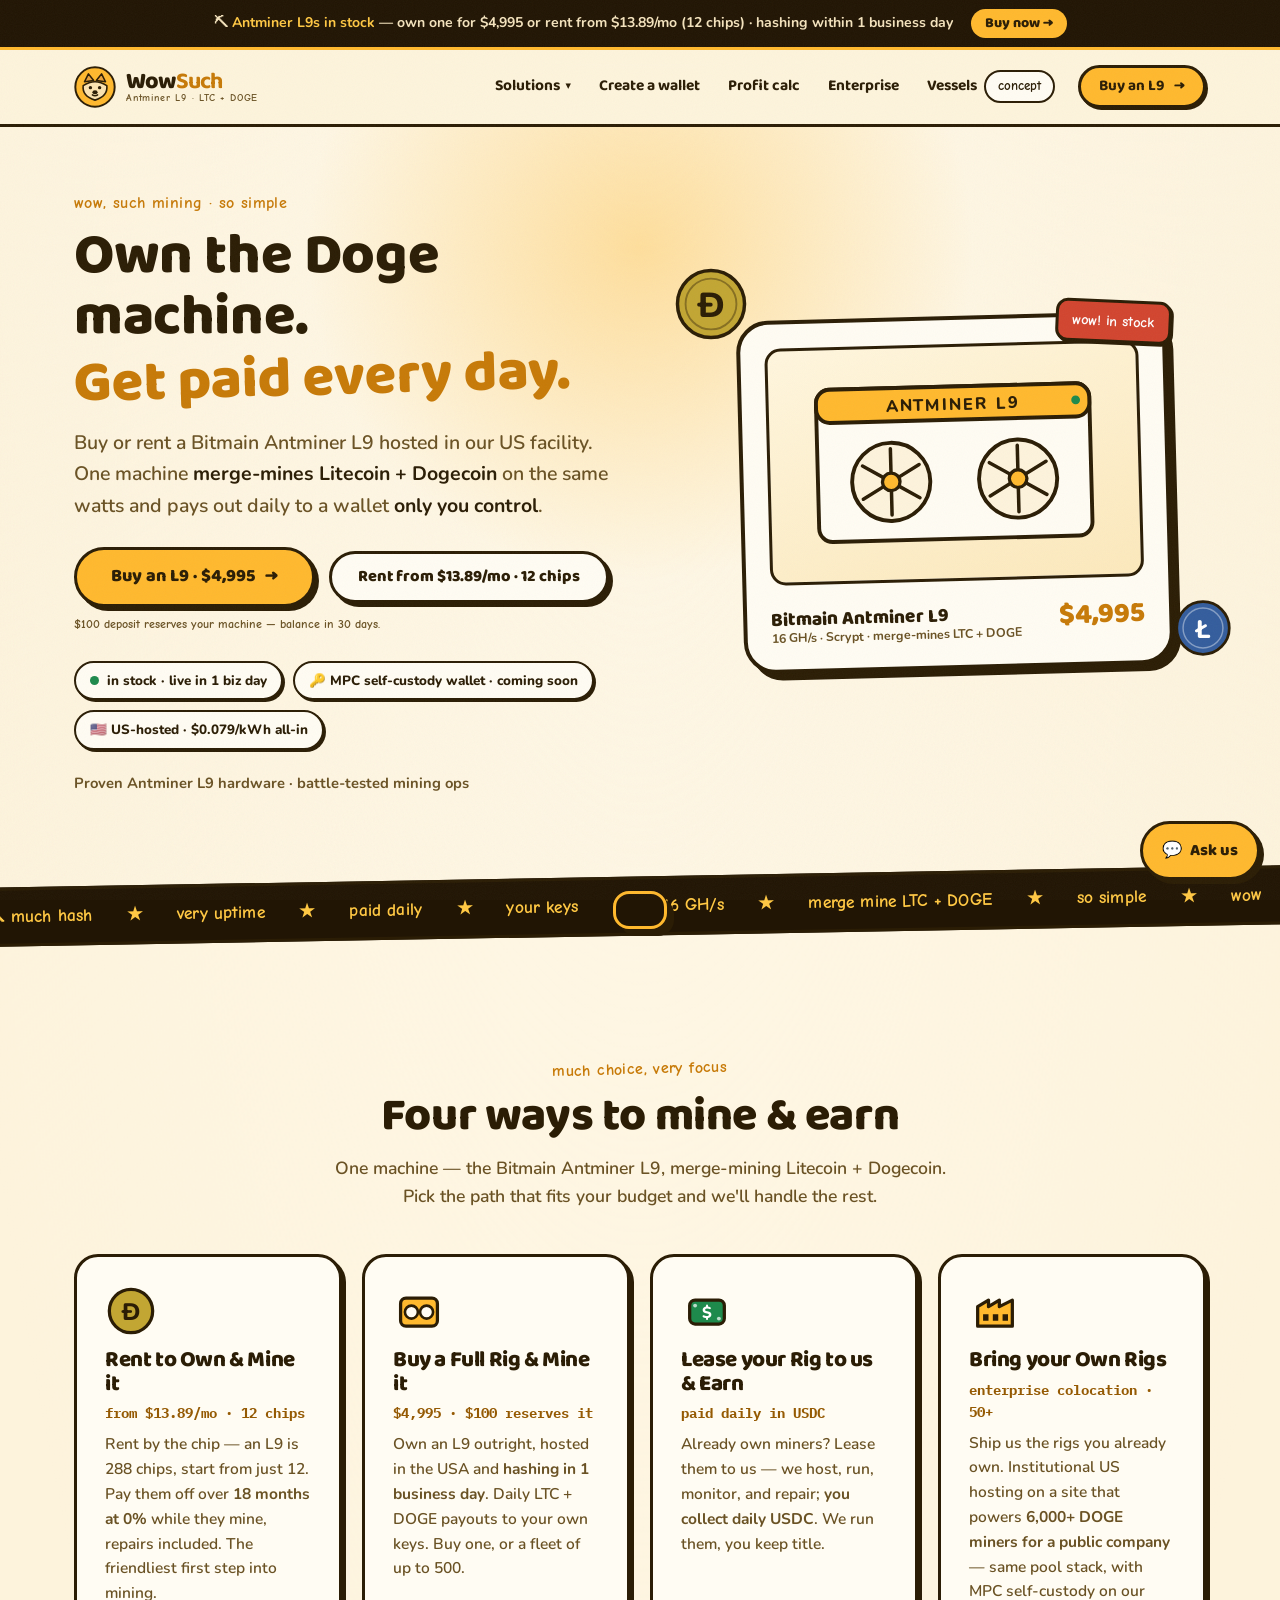
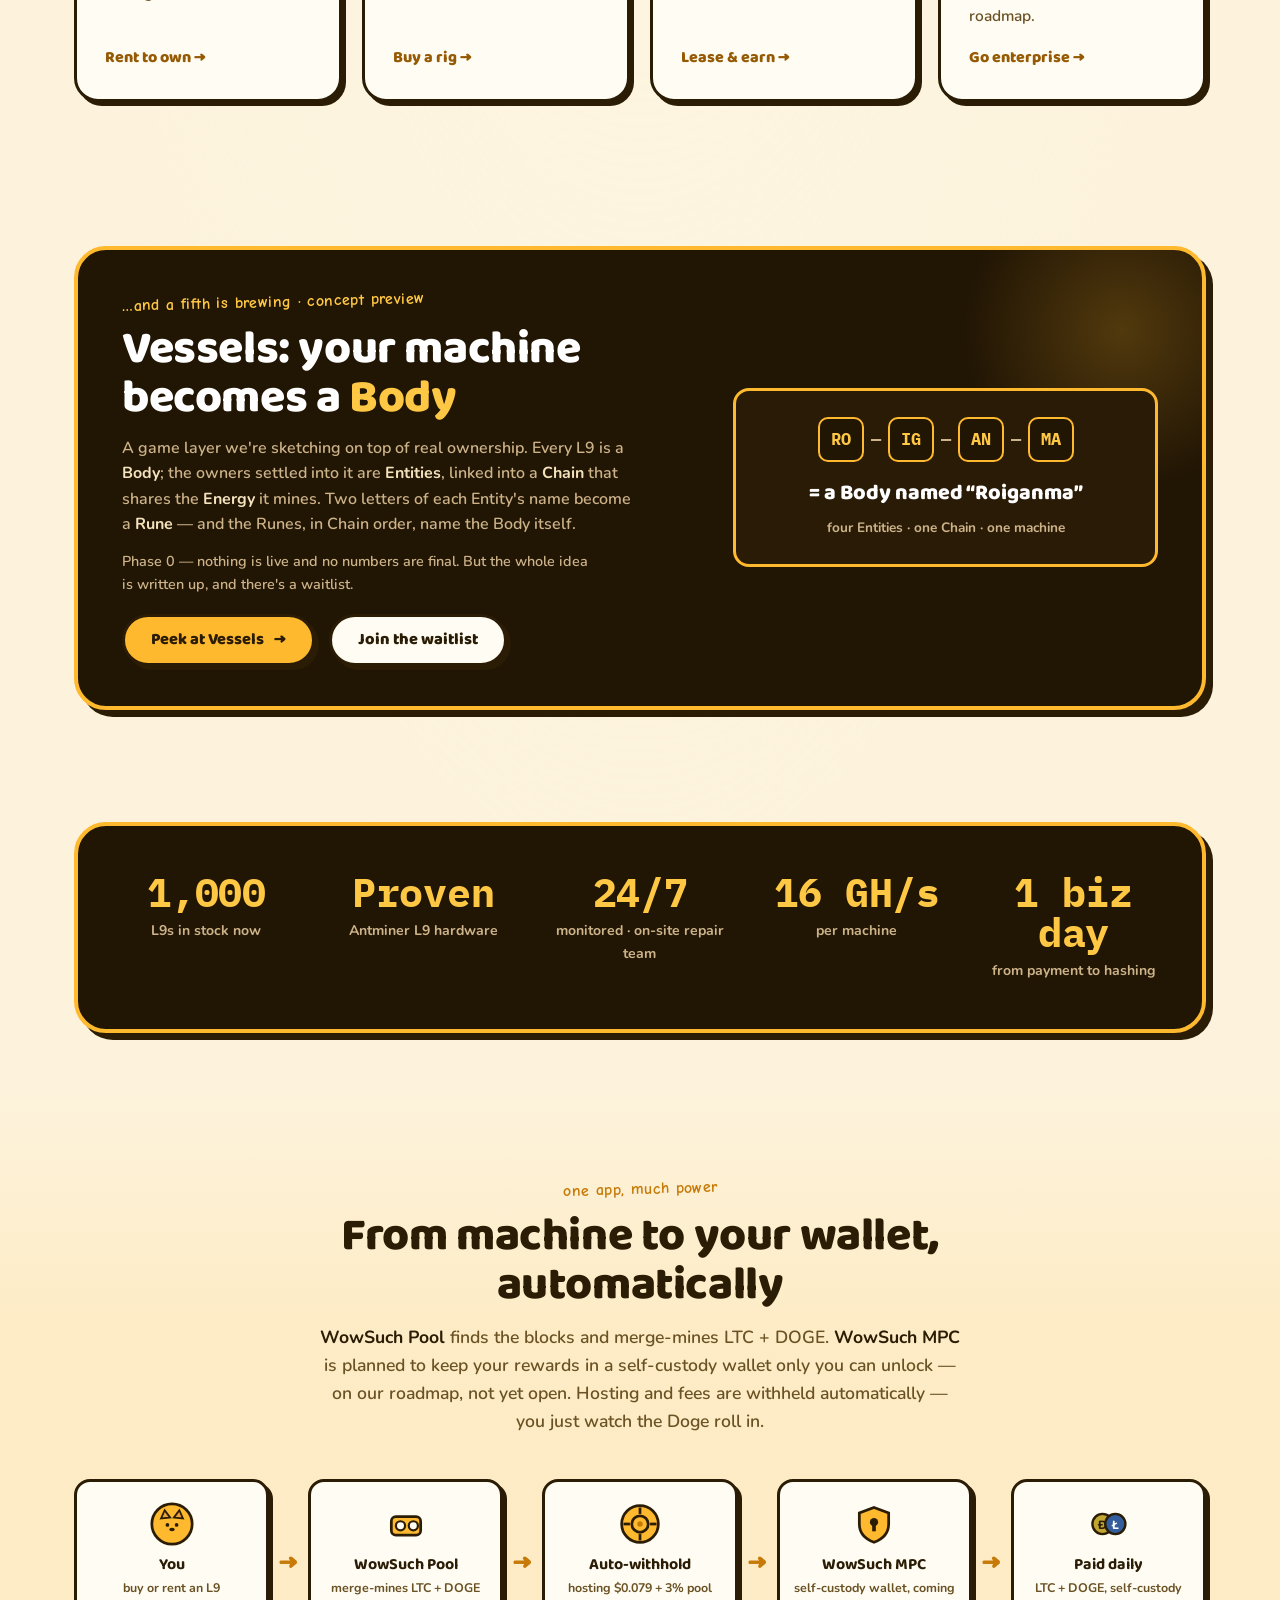
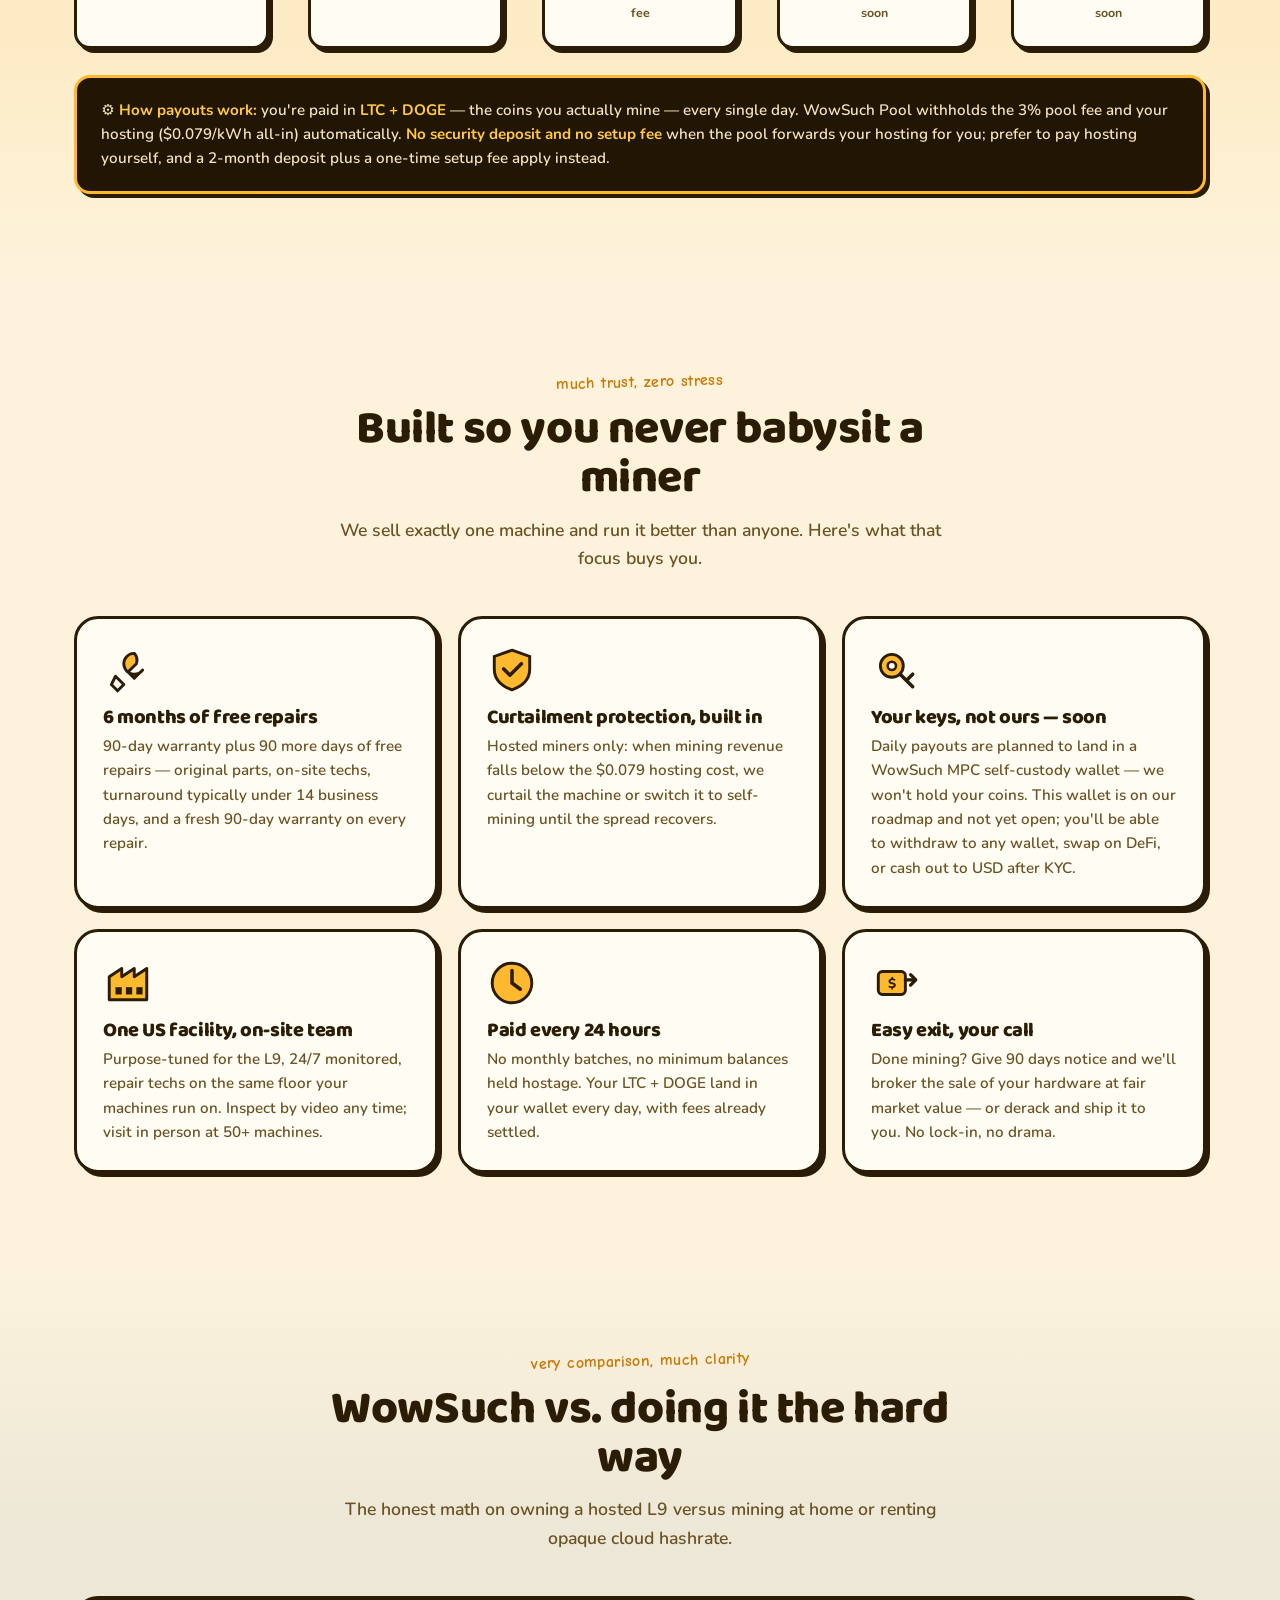
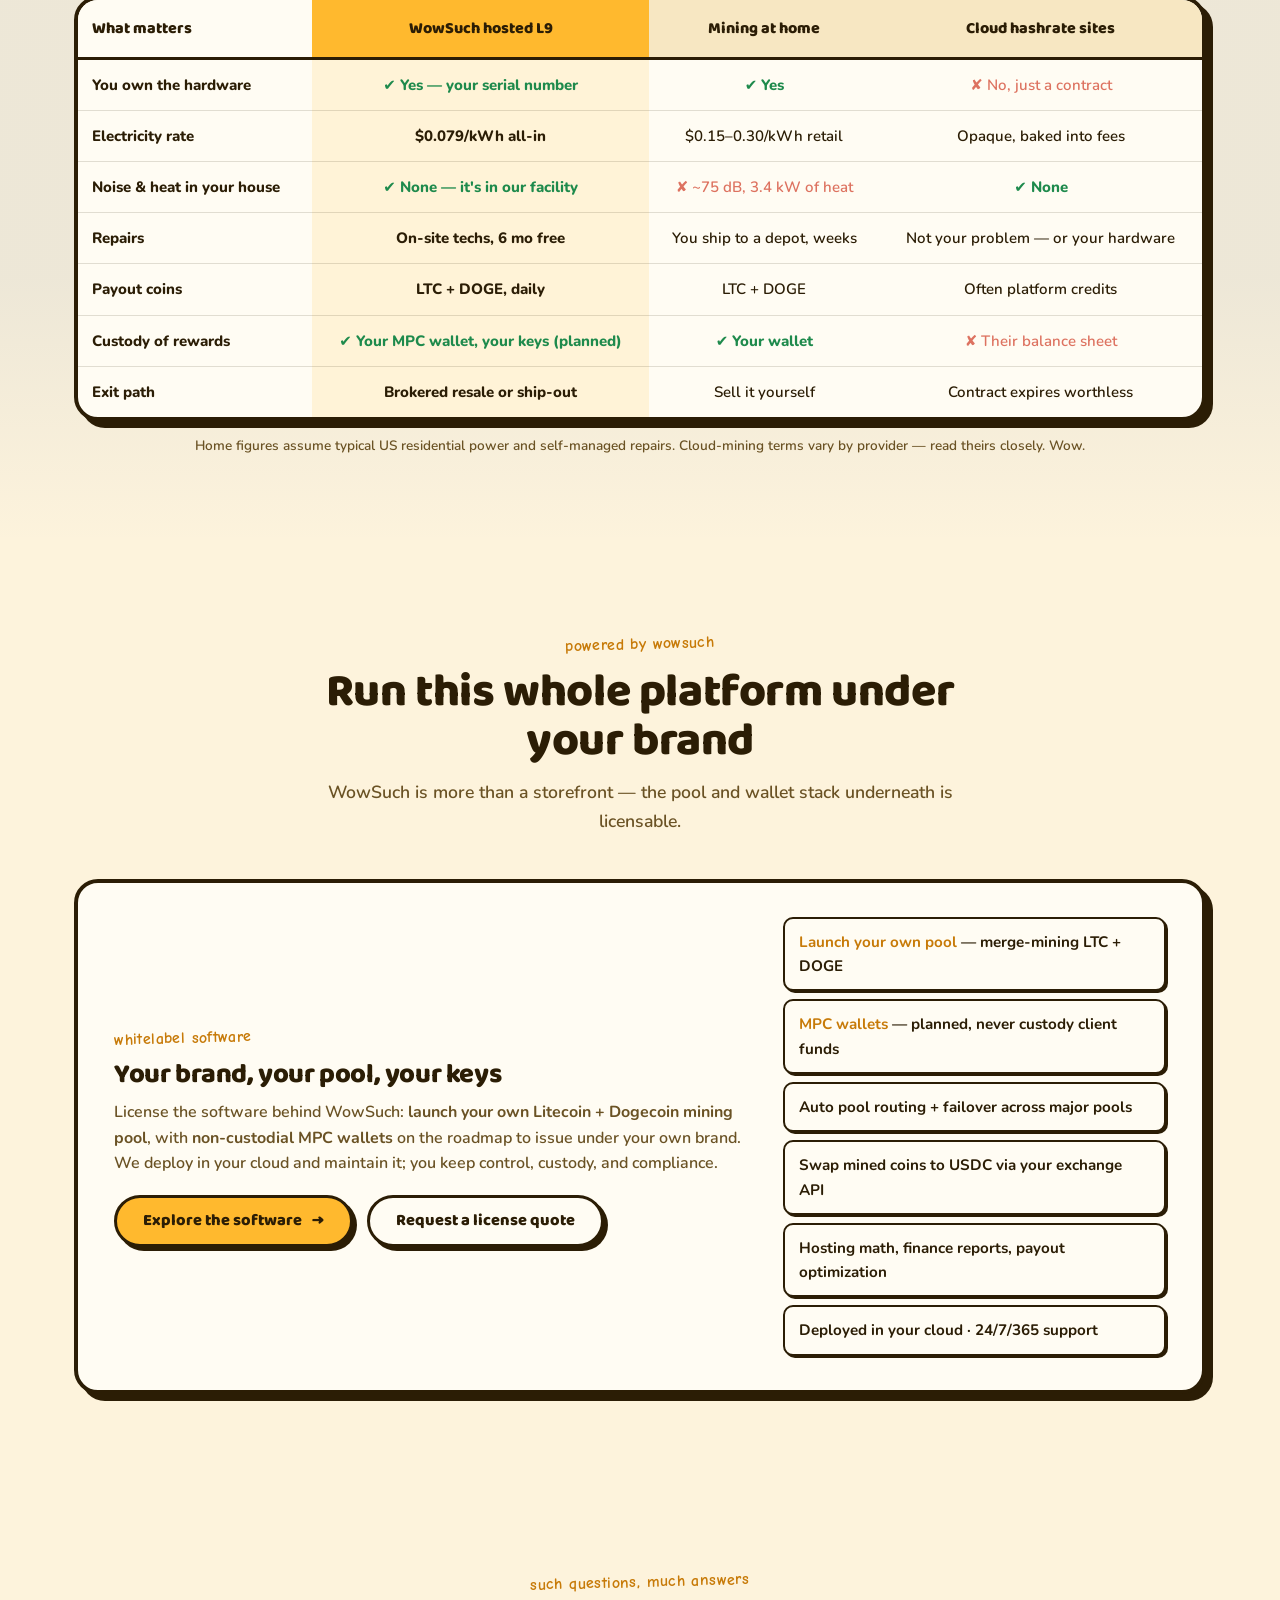
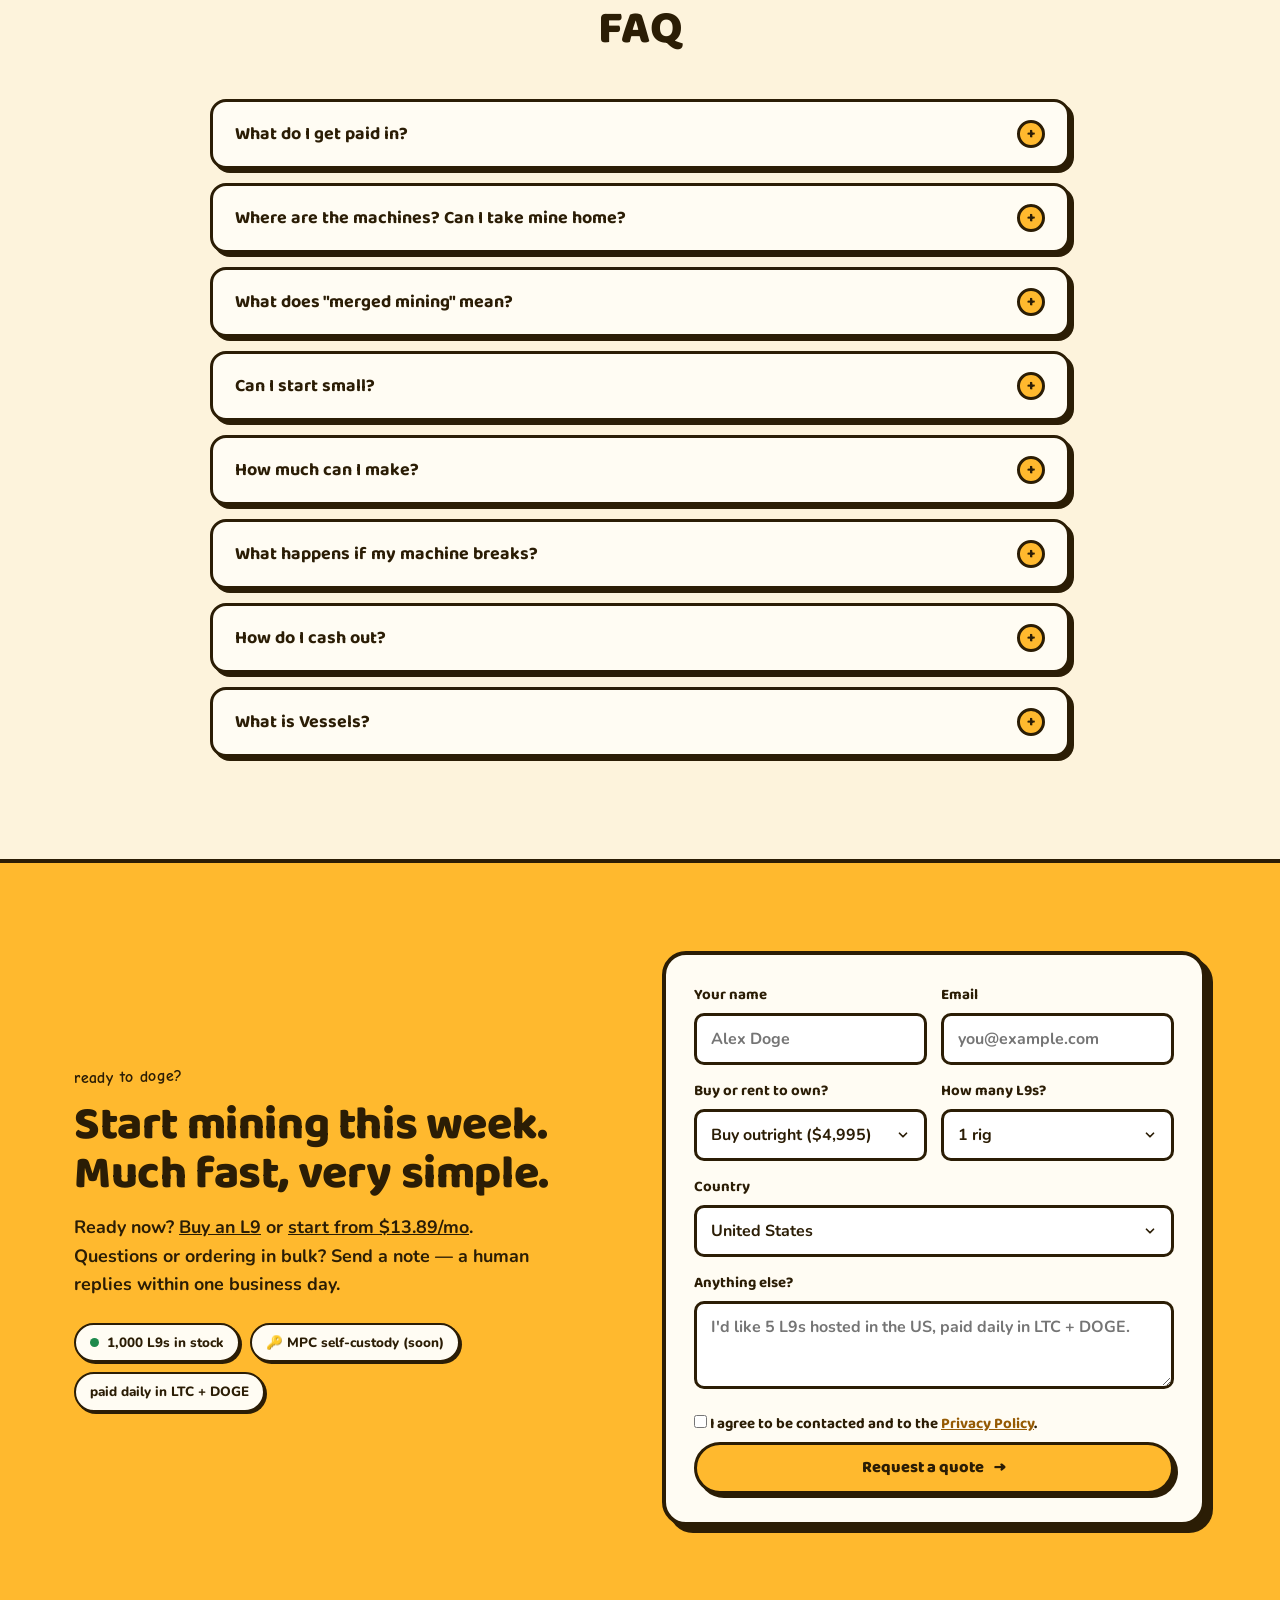
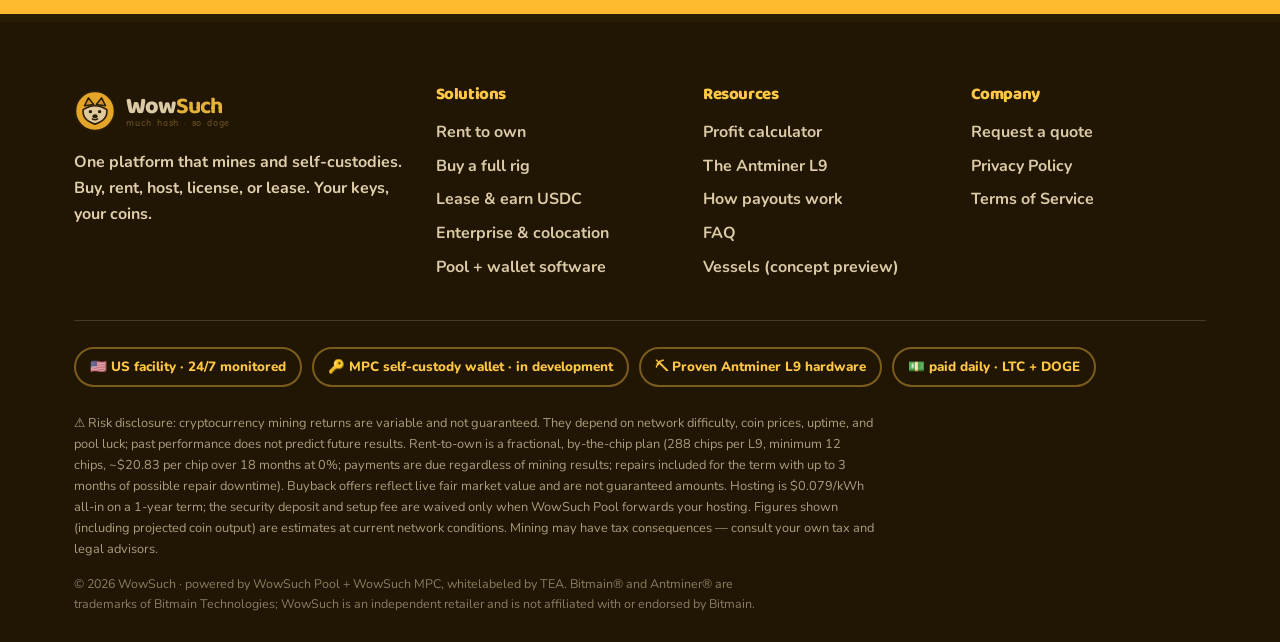
==== index.html @ a9d93b04 "124: move three unbuilt cash-out claims to "planned" on index and buy index.html FAQ, buy.html redee" ====
<!doctype html>
<html lang="en">
<head>
<meta charset="utf-8">
<meta name="viewport" content="width=device-width, initial-scale=1">
<title>WowSuch · Dogecoin Mining Made Simple — Buy, Rent or Host an Antminer L9</title>
<meta name="description" content="Buy or rent a US-hosted Antminer L9 that merge-mines Litecoin + Dogecoin and pays you daily. A self-custody MPC wallet for payouts is on our roadmap. From $13.89/mo or $4,995 outright. Live in 1 business day.">
<link rel="canonical" href="https://wowsuch.example/index.html">
<meta name="theme-color" content="#FFB92E">
<meta property="og:type" content="website">
<meta property="og:site_name" content="WowSuch">
<meta property="og:title" content="WowSuch · Dogecoin mining made simple">
<meta property="og:description" content="Own the Doge machine, get paid daily. US-hosted Antminer L9s, merge-mining LTC + DOGE, paid to a wallet only you control.">
<meta property="og:url" content="https://wowsuch.example/index.html">
<meta name="twitter:card" content="summary">
<meta name="twitter:title" content="WowSuch · Dogecoin mining made simple">
<meta name="twitter:description" content="US-hosted Antminer L9s, merge-mining LTC + DOGE, paid daily to your own keys.">
<link rel="icon" type="image/svg+xml" href="assets/img/favicon.svg">
<link rel="preconnect" href="https://fonts.googleapis.com">
<link rel="preconnect" href="https://fonts.gstatic.com" crossorigin>
<link href="https://fonts.googleapis.com/css2?family=Baloo+2:wght@500;600;700;800&family=Comic+Neue:wght@700&family=IBM+Plex+Mono:wght@500;600;700&family=Nunito:wght@400;600;700;800&display=swap" rel="stylesheet">
<link rel="stylesheet" href="assets/css/base.css">
<link rel="stylesheet" href="assets/css/components.css">
<script type="application/ld+json">
{"@context":"https://schema.org","@type":"Organization","name":"WowSuch","url":"https://wowsuch.example/","description":"US-hosted Dogecoin and Litecoin mining: buy or rent-to-own Antminer L9s, enterprise colocation, whitelabel pool software, and equipment leasing.","slogan":"Wow, such mining. So simple."}
</script>
<script type="application/ld+json">
{"@context":"https://schema.org","@type":"FAQPage","mainEntity":[
{"@type":"Question","name":"What do I get paid in?","acceptedAnswer":{"@type":"Answer","text":"You are paid daily in LTC and DOGE — the coins you actually mine. A self-custody WowSuch MPC wallet for these payouts is on our roadmap. The 3% pool fee and hosting are withheld automatically before payout."}},
{"@type":"Question","name":"Where are the machines?","acceptedAnswer":{"@type":"Answer","text":"Every L9 is hosted in our United States facility, 24/7 monitored, with the repair team on the same floor. Your machine is hashing within one business day of payment."}},
{"@type":"Question","name":"What does merged mining mean?","acceptedAnswer":{"@type":"Answer","text":"Litecoin and Dogecoin share the Scrypt algorithm, so one Antminer L9 mines both networks at the same time on the same electricity, earning rewards from both chains at once."}},
{"@type":"Question","name":"Can I start small?","acceptedAnswer":{"@type":"Answer","text":"Yes. Rent to own by the chip: a single L9 is 288 chips, and you can start from 12 chips at about $13.89 per month, paying them off over 18 months at 0% while they mine."}}
]}
</script>
<style>
  /* ---- page-specific: home ---- */
  .hero-meme{position:absolute;font-family:var(--meme);font-weight:700;color:var(--amber);
    pointer-events:none;user-select:none;white-space:nowrap;z-index:2;font-size:1.05rem;
    text-shadow:1px 1px 0 rgba(255,255,255,.7);}
  .l9-art{background:linear-gradient(160deg,#FFF6DE,#FCE9BC);border:3px solid var(--ink);
    border-radius:var(--r-md);padding:18px;}
  .coin-d{--r:-6deg;top:-26px;left:-30px;}
  .coin-l{--r:5deg;bottom:36px;right:-26px;animation-delay:1.2s;}
  @media(max-width:640px){.coin-d{left:4px;top:-30px;width:56px;height:56px;}.coin-l{right:4px;bottom:-14px;}}
  .compare-note{font-weight:600;font-size:.85rem;color:var(--ink-soft);margin-top:14px;text-align:center;}
  .ent-list{list-style:none;padding:0;margin:0;display:flex;flex-direction:column;gap:8px;}
  .ent-list li{font-weight:700;background:var(--paper);border:2.5px solid var(--ink);
    border-radius:var(--r-sm);padding:11px 14px;box-shadow:var(--sh-1);font-size:.95rem;}
  .ent-list li b{color:var(--amber);}
  .wl-band{display:grid;grid-template-columns:1.25fr .75fr;gap:30px;align-items:center;
    background:var(--paper);border:4px solid var(--ink);border-radius:var(--r-lg);
    padding:34px 36px;box-shadow:var(--sh-3);}
  @media(max-width:900px){.wl-band{grid-template-columns:1fr;}}
  .contact-grid{display:grid;grid-template-columns:1fr 1fr;gap:44px;align-items:center;}
  @media(max-width:900px){.contact-grid{grid-template-columns:1fr;}}
  .cta-final{background:var(--gold);border-top:4px solid var(--ink);border-bottom:4px solid var(--ink);}
  .cta-final .eyebrow{color:var(--ink);}
  .vessels-band{background:var(--night);color:var(--cream-on-dark);border:4px solid var(--gold);
    border-radius:var(--r-xl);box-shadow:var(--sh-3);padding:40px 44px;position:relative;overflow:hidden;
    display:grid;grid-template-columns:1.15fr .85fr;gap:36px;align-items:center;}
  .vessels-band::before{content:"";position:absolute;right:-80px;top:-80px;width:320px;height:320px;
    background:radial-gradient(circle,rgba(255,185,46,.22),transparent 70%);}
  .vessels-band .eyebrow{color:var(--gold-on-dark);}
  .vessels-band h2{color:#fff;}
  .vessels-band h2 .pop{color:var(--gold-on-dark);}
  .vessels-band p{color:var(--soft-on-dark);font-weight:600;margin-top:12px;max-width:52ch;}
  .vessels-band p b{color:var(--cream-on-dark);}
  .vb-chain{position:relative;background:#2A1B06;border:3px solid var(--gold);border-radius:var(--r-md);
    padding:26px 22px;text-align:center;}
  .vb-runes{display:flex;justify-content:center;align-items:center;gap:7px;flex-wrap:wrap;}
  .vb-runes span{font-family:var(--mono);font-weight:700;font-size:1.05rem;color:var(--gold-on-dark);
    background:var(--night);border:2px solid var(--gold);border-radius:var(--r-sm);padding:7px 11px;}
  .vb-runes .lnk{background:none;border:0;padding:0;color:var(--soft-on-dark);}
  .vb-name{font-family:var(--display);font-weight:800;font-size:1.35rem;color:#fff;margin-top:14px;}
  .vb-cap{font-weight:700;font-size:.85rem;color:var(--soft-on-dark);margin-top:6px;}
  @media(max-width:900px){.vessels-band{grid-template-columns:1fr;padding:32px 26px;}}
</style>
</head>
<body class="has-mobile-cta">
<a class="skip-link" href="#top">Skip to content</a>

<div class="topbar"><span>⛏ <b>Antminer L9s in stock</b> — own one for $4,995 or rent from $13.89/mo (12 chips) · hashing within 1 business day</span><a class="tb-btn" href="buy.html">Buy now →</a></div>

<header class="nav"><div class="wrap nav-inner">
  <a class="brand" href="index.html" aria-label="WowSuch home">
    <svg class="mark" viewBox="0 0 64 64" aria-hidden="true">
      <circle cx="32" cy="32" r="30" fill="#FFB92E" stroke="#2B1D05" stroke-width="3"/>
      <path d="M16 24 L22 12 L30 22 Z" fill="#E9A23B" stroke="#2B1D05" stroke-width="2.4" stroke-linejoin="round"/>
      <path d="M48 24 L42 12 L34 22 Z" fill="#E9A23B" stroke="#2B1D05" stroke-width="2.4" stroke-linejoin="round"/>
      <path d="M14 30 Q32 18 50 30 Q52 46 32 52 Q12 46 14 30 Z" fill="#FBE3B0" stroke="#2B1D05" stroke-width="2.4"/>
      <circle cx="25" cy="33" r="2.6" fill="#2B1D05"/><circle cx="39" cy="33" r="2.6" fill="#2B1D05"/>
      <ellipse cx="32" cy="40" rx="4" ry="3" fill="#2B1D05"/>
      <path d="M28 44 Q32 47 36 44" fill="none" stroke="#2B1D05" stroke-width="2.2" stroke-linecap="round"/>
    </svg>
    <span class="name">Wow<b>Such</b><small>Antminer L9 · LTC + DOGE</small></span>
  </a>
  <nav class="links" id="navlinks" aria-label="Main">
    <span class="has-drop"><a class="drop-toggle">Solutions <span class="caret">▾</span></a>
      <span class="drop-menu">
        <a href="rent-to-own.html">Rent to Own &amp; Mine it<small>by the chip · from $13.89/mo · 12 chips</small></a>
        <a href="buy.html">Buy a Full Rig &amp; Mine it<small>own an L9 outright · $4,995</small></a>
        <a href="lease.html">Lease your Rig to us &amp; Earn<small>we run it, you get paid USDC</small></a>
        <a href="enterprise.html">Bring your Own Rigs<small>enterprise colocation · 50+</small></a>
        <a href="whitelabel.html">Pool + Wallet Software<small>launch your own pool + MPC</small></a>
      </span>
    </span>
    <a href="wallet.html">Create a wallet</a>
    <a href="buy.html#calc">Profit calc</a>
    <a href="enterprise.html">Enterprise</a>
    <a href="vessels.html">Vessels <span class="chip" style="margin-left:4px">concept</span></a>
    <a class="btn sm nav-cta" href="buy.html">Buy an L9 <span class="arrow">→</span></a>
  </nav>
  <button class="burger" id="burger" aria-label="Menu"><span></span></button>
</div></header>

<main id="top">

<!-- ============ HERO ============ -->
<section class="hero" id="hero"><div class="wrap hero-grid">
  <div class="hero-copy">
    <span class="eyebrow reveal">wow, such mining · so simple</span>
    <h1 class="reveal" style="transition-delay:.05s">Own the Doge machine.<br><span class="pop">Get paid every day.</span></h1>
    <p class="sub reveal" style="transition-delay:.12s">Buy or rent a Bitmain Antminer L9 hosted in our US facility. One machine <b>merge-mines Litecoin + Dogecoin</b> on the same watts and pays out daily to a wallet <b>only you control</b>.</p>
    <div class="hero-ctas reveal" style="transition-delay:.18s">
      <a class="btn lg" href="buy.html">Buy an L9 · $4,995 <span class="arrow">→</span></a>
      <a class="btn alt" href="rent-to-own.html">Rent from $13.89/mo · 12 chips</a>
    </div>
    <p class="btn-sub reveal" style="transition-delay:.2s;color:var(--ink-soft);font-weight:700">$100 deposit reserves your machine — balance in 30 days.</p>
    <div class="hero-badges reveal" style="transition-delay:.24s">
      <span class="pill"><span class="dot"></span> in stock · live in 1 biz day</span>
      <span class="pill">🔑 MPC self-custody wallet · coming soon</span>
      <span class="pill">🇺🇸 US-hosted · $0.079/kWh all-in</span>
    </div>
    <div class="hero-proof reveal" style="transition-delay:.3s">
      <span>Proven Antminer L9 hardware · battle-tested mining ops</span>
    </div>
  </div>
  <div class="hero-stage reveal" style="transition-delay:.1s">
    <div class="rig-card">
      <span class="tag">wow! in stock</span>
      <div class="l9-art">
        <svg viewBox="0 0 340 200" role="img" aria-label="Bitmain Antminer L9 mining machine">
          <rect x="30" y="22" width="280" height="156" rx="14" fill="#FFFCF3" stroke="#2B1D05" stroke-width="4"/>
          <rect x="30" y="22" width="280" height="34" rx="14" fill="#FFB92E" stroke="#2B1D05" stroke-width="4"/>
          <text x="170" y="46" text-anchor="middle" font-family="Baloo 2,sans-serif" font-weight="800" font-size="17" fill="#2B1D05" letter-spacing="2">ANTMINER L9</text>
          <circle cx="105" cy="118" r="40" fill="#FDF3DC" stroke="#2B1D05" stroke-width="4"/>
          <g class="fan" stroke="#2B1D05" stroke-width="3.6" stroke-linecap="round">
            <path d="M105 84 L105 118"/><path d="M105 118 L134 135"/><path d="M105 118 L76 135"/>
            <path d="M105 118 L134 101"/><path d="M105 118 L76 101"/><path d="M105 118 L105 152"/>
          </g>
          <circle cx="105" cy="118" r="9" fill="#FFB92E" stroke="#2B1D05" stroke-width="3.4"/>
          <circle cx="235" cy="118" r="40" fill="#FDF3DC" stroke="#2B1D05" stroke-width="4"/>
          <g class="fan fan-b" stroke="#2B1D05" stroke-width="3.6" stroke-linecap="round">
            <path d="M235 84 L235 118"/><path d="M235 118 L264 135"/><path d="M235 118 L206 135"/>
            <path d="M235 118 L264 101"/><path d="M235 118 L206 101"/><path d="M235 118 L235 152"/>
          </g>
          <circle cx="235" cy="118" r="9" fill="#FFB92E" stroke="#2B1D05" stroke-width="3.4"/>
          <circle cx="296" cy="39" r="4.5" fill="#1E8A4C"/>
        </svg>
      </div>
      <div class="cap">
        <div class="nm">Bitmain Antminer L9<small>16 GH/s · Scrypt · merge-mines LTC + DOGE</small></div>
        <div class="pr">$4,995</div>
      </div>
    </div>
    <svg class="coin-orbit coin-d float" width="74" height="74" viewBox="0 0 64 64" aria-hidden="true">
      <circle cx="32" cy="32" r="29" fill="#C2A633" stroke="#2B1D05" stroke-width="3"/>
      <circle cx="32" cy="32" r="22" fill="none" stroke="#2B1D05" stroke-width="1.6" opacity=".4"/>
      <text x="32" y="43" text-anchor="middle" font-family="Baloo 2,sans-serif" font-weight="800" font-size="30" fill="#2B1D05">Ð</text>
    </svg>
    <svg class="coin-orbit coin-l float slow" width="58" height="58" viewBox="0 0 64 64" aria-hidden="true">
      <circle cx="32" cy="32" r="29" fill="#345D9D" stroke="#2B1D05" stroke-width="3"/>
      <circle cx="32" cy="32" r="22" fill="none" stroke="#fff" stroke-width="1.6" opacity=".4"/>
      <text x="32" y="43" text-anchor="middle" font-family="Baloo 2,sans-serif" font-weight="800" font-size="28" fill="#fff">Ł</text>
    </svg>
  </div>
</div></section>

<div class="marquee" aria-hidden="true"><div class="track"><span>
  <span>⛏ much hash</span><span>★</span><span>very uptime</span><span>★</span><span>paid daily</span><span>★</span><span>your keys</span><span>★</span><span>16 GH/s</span><span>★</span><span>merge mine LTC + DOGE</span><span>★</span><span>so simple</span><span>★</span><span>wow</span><span>★</span>
  <span>⛏ much hash</span><span>★</span><span>very uptime</span><span>★</span><span>paid daily</span><span>★</span><span>your keys</span><span>★</span><span>16 GH/s</span><span>★</span><span>merge mine LTC + DOGE</span><span>★</span><span>so simple</span><span>★</span><span>wow</span><span>★</span>
</span></div></div>

<!-- ============ SOLUTIONS ============ -->
<section id="solutions"><div class="wrap">
  <div class="sec-head center reveal"><span class="eyebrow">much choice, very focus</span>
    <h2>Four ways to mine &amp; earn</h2>
    <p>One machine — the Bitmain Antminer L9, merge-mining Litecoin + Dogecoin. Pick the path that fits your budget and we'll handle the rest.</p>
  </div>
  <div class="sol-grid">
    <a class="sol-card reveal" href="rent-to-own.html">
      <svg class="s-ico" viewBox="0 0 48 48" aria-hidden="true"><circle cx="24" cy="24" r="20" fill="#C2A633" stroke="#2B1D05" stroke-width="3"/><text x="24" y="32" text-anchor="middle" font-family="Baloo 2,sans-serif" font-weight="800" font-size="22" fill="#2B1D05">Ð</text></svg>
      <h3>Rent to Own &amp; Mine it</h3>
      <span class="s-from">from $13.89/mo · 12 chips</span>
      <p>Rent by the chip — an L9 is 288 chips, start from just 12. Pay them off over <b>18 months at 0%</b> while they mine, repairs included. The friendliest first step into mining.</p>
      <span class="s-go">Rent to own →</span>
    </a>
    <a class="sol-card reveal" href="buy.html" style="transition-delay:.06s">
      <svg class="s-ico" viewBox="0 0 48 48" aria-hidden="true"><rect x="7" y="12" width="34" height="26" rx="5" fill="#FFB92E" stroke="#2B1D05" stroke-width="3"/><circle cx="17" cy="25" r="6" fill="#FFFCF3" stroke="#2B1D05" stroke-width="2.4"/><circle cx="31" cy="25" r="6" fill="#FFFCF3" stroke="#2B1D05" stroke-width="2.4"/></svg>
      <h3>Buy a Full Rig &amp; Mine it</h3>
      <span class="s-from">$4,995 · $100 reserves it</span>
      <p>Own an L9 outright, hosted in the USA and <b>hashing in 1 business day</b>. Daily LTC + DOGE payouts to your own keys. Buy one, or a fleet of up to 500.</p>
      <span class="s-go">Buy a rig →</span>
    </a>
    <a class="sol-card reveal" href="lease.html" style="transition-delay:.12s">
      <svg class="s-ico" viewBox="0 0 48 48" aria-hidden="true"><rect x="8" y="14" width="32" height="22" rx="5" fill="#1E8A4C" stroke="#2B1D05" stroke-width="3"/><text x="24" y="30" text-anchor="middle" font-family="Baloo 2,sans-serif" font-weight="800" font-size="15" fill="#fff">$</text><circle cx="13" cy="19" r="1.8" fill="#fff" opacity=".7"/><circle cx="35" cy="31" r="1.8" fill="#fff" opacity=".7"/></svg>
      <h3>Lease your Rig to us &amp; Earn</h3>
      <span class="s-from">paid daily in USDC</span>
      <p>Already own miners? Lease them to us — we host, run, monitor, and repair; <b>you collect daily USDC</b>. We run them, you keep title.</p>
      <span class="s-go">Lease &amp; earn →</span>
    </a>
    <a class="sol-card reveal" href="enterprise.html" style="transition-delay:.18s">
      <svg class="s-ico" viewBox="0 0 48 48" aria-hidden="true"><path d="M8 38 V20 L18 14 V20 L28 14 V20 L40 14 V38 Z" fill="#FFB92E" stroke="#2B1D05" stroke-width="3" stroke-linejoin="round"/><rect x="13" y="27" width="5" height="6" fill="#2B1D05"/><rect x="22" y="27" width="5" height="6" fill="#2B1D05"/><rect x="31" y="27" width="5" height="6" fill="#2B1D05"/></svg>
      <h3>Bring your Own Rigs</h3>
      <span class="s-from">enterprise colocation · 50+</span>
      <p>Ship us the rigs you already own. Institutional US hosting on a site that powers <b>6,000+ DOGE miners for a public company</b> — same pool stack, with MPC self-custody on our roadmap.</p>
      <span class="s-go">Go enterprise →</span>
    </a>
  </div>
</div></section>

<!-- ============ VESSELS (concept) ============ -->
<section class="tight" id="vessels"><div class="wrap">
  <div class="vessels-band reveal">
    <div>
      <span class="eyebrow">…and a fifth is brewing · concept preview</span>
      <h2>Vessels: your machine becomes a <span class="pop">Body</span></h2>
      <p>A game layer we're sketching on top of real ownership. Every L9 is a <b>Body</b>; the owners settled into it are <b>Entities</b>, linked into a <b>Chain</b> that shares the <b>Energy</b> it mines. Two letters of each Entity's name become a <b>Rune</b> — and the Runes, in Chain order, name the Body itself.</p>
      <p style="font-size:.9rem">Phase 0 — nothing is live and no numbers are final. But the whole idea is written up, and there's a waitlist.</p>
      <div class="hero-ctas" style="margin-top:18px">
        <a class="btn" href="vessels.html">Peek at Vessels <span class="arrow">→</span></a>
        <a class="btn alt" href="vessels.html#waitlist">Join the waitlist</a>
      </div>
    </div>
    <div class="vb-chain" aria-hidden="true">
      <div class="vb-runes"><span>RO</span><span class="lnk">—</span><span>IG</span><span class="lnk">—</span><span>AN</span><span class="lnk">—</span><span>MA</span></div>
      <div class="vb-name">= a Body named “Roiganma”</div>
      <div class="vb-cap">four Entities · one Chain · one machine</div>
    </div>
  </div>
</div></section>

<!-- ============ NUMBERS ============ -->
<section class="tight" id="numbers"><div class="wrap">
  <div class="stats-band reveal">
    <div class="stats-grid">
      <div class="stat"><div class="num"><span class="count" data-target="1000">1,000</span></div><div class="lab">L9s in stock now</div></div>
      <div class="stat"><div class="num">Proven</div><div class="lab">Antminer L9 hardware</div></div>
      <div class="stat"><div class="num">24/7</div><div class="lab">monitored · on-site repair team</div></div>
      <div class="stat"><div class="num"><span class="count" data-target="16">16</span> GH/s</div><div class="lab">per machine</div></div>
      <div class="stat"><div class="num"><span class="count" data-target="1">1</span> biz day</div><div class="lab">from payment to hashing</div></div>
    </div>
  </div>
</div></section>

<!-- ============ HOW IT WORKS ============ -->
<section id="how" class="band-alt"><div class="wrap">
  <div class="sec-head center reveal"><span class="eyebrow">one app, much power</span>
    <h2>From machine to your wallet, automatically</h2>
    <p><b>WowSuch Pool</b> finds the blocks and merge-mines LTC + DOGE. <b>WowSuch MPC</b> is planned to keep your rewards in a self-custody wallet only you can unlock — on our roadmap, not yet open. Hosting and fees are withheld automatically — you just watch the Doge roll in.</p>
  </div>
  <div class="flow reveal">
    <div class="node">
      <svg class="ic" viewBox="0 0 48 48" aria-hidden="true"><circle cx="24" cy="24" r="22" fill="#FFB92E" stroke="#2B1D05" stroke-width="3"/><path d="M12 18 L16 9 L22 17 Z" fill="#E9A23B" stroke="#2B1D05" stroke-width="2"/><path d="M36 18 L32 9 L26 17 Z" fill="#E9A23B" stroke="#2B1D05" stroke-width="2"/><circle cx="19" cy="25" r="2" fill="#2B1D05"/><circle cx="29" cy="25" r="2" fill="#2B1D05"/><ellipse cx="24" cy="30" rx="3" ry="2" fill="#2B1D05"/></svg>
      <b>You</b><small>buy or rent an L9</small>
    </div>
    <div class="arw" aria-hidden="true">→</div>
    <div class="node">
      <svg class="ic" viewBox="0 0 48 48" aria-hidden="true"><rect x="8" y="16" width="32" height="20" rx="5" fill="#FFB92E" stroke="#2B1D05" stroke-width="3"/><circle cx="18" cy="26" r="5" fill="#FFFCF3" stroke="#2B1D05" stroke-width="2.4"/><circle cx="32" cy="26" r="5" fill="#FFFCF3" stroke="#2B1D05" stroke-width="2.4"/></svg>
      <b>WowSuch Pool</b><small>merge-mines LTC + DOGE</small>
    </div>
    <div class="arw" aria-hidden="true">→</div>
    <div class="node">
      <svg class="ic" viewBox="0 0 48 48" aria-hidden="true"><circle cx="24" cy="24" r="20" fill="#FFB92E" stroke="#2B1D05" stroke-width="3"/><circle cx="24" cy="24" r="9" fill="none" stroke="#2B1D05" stroke-width="3"/><g stroke="#2B1D05" stroke-width="3"><line x1="24" y1="6" x2="24" y2="13"/><line x1="24" y1="35" x2="24" y2="42"/><line x1="6" y1="24" x2="13" y2="24"/><line x1="35" y1="24" x2="42" y2="24"/></g><circle cx="24" cy="24" r="3" fill="#C77A08"/></svg>
      <b>Auto-withhold</b><small>hosting $0.079 + 3% pool fee</small>
    </div>
    <div class="arw" aria-hidden="true">→</div>
    <div class="node">
      <svg class="ic" viewBox="0 0 48 48" aria-hidden="true"><path d="M24 6 L40 12 V24 Q40 38 24 44 Q8 38 8 24 V12 Z" fill="#FFB92E" stroke="#2B1D05" stroke-width="3"/><circle cx="24" cy="22" r="4.5" fill="#2B1D05"/><rect x="22" y="24" width="4" height="8" fill="#2B1D05"/></svg>
      <b>WowSuch MPC</b><small>self-custody wallet, coming soon</small>
    </div>
    <div class="arw" aria-hidden="true">→</div>
    <div class="node">
      <svg class="ic" viewBox="0 0 48 48" aria-hidden="true"><circle cx="18" cy="24" r="11" fill="#C2A633" stroke="#2B1D05" stroke-width="2.6"/><text x="18" y="29" text-anchor="middle" font-family="Baloo 2,sans-serif" font-weight="800" font-size="13" fill="#2B1D05">Ð</text><circle cx="32" cy="24" r="11" fill="#345D9D" stroke="#2B1D05" stroke-width="2.6"/><text x="32" y="29" text-anchor="middle" font-family="Baloo 2,sans-serif" font-weight="800" font-size="13" fill="#fff">Ł</text></svg>
      <b>Paid daily</b><small>LTC + DOGE, self-custody soon</small>
    </div>
  </div>
  <p class="note-banner reveal">⚙ <b>How payouts work:</b> you're paid in <b>LTC + DOGE</b> — the coins you actually mine — every single day. WowSuch Pool withholds the 3% pool fee and your hosting ($0.079/kWh all-in) automatically. <b>No security deposit and no setup fee</b> when the pool forwards your hosting for you; prefer to pay hosting yourself, and a 2-month deposit plus a one-time setup fee apply instead.</p>
</div></section>

<!-- ============ TRUST ============ -->
<section id="why"><div class="wrap">
  <div class="sec-head center reveal"><span class="eyebrow">much trust, zero stress</span>
    <h2>Built so you never babysit a miner</h2>
    <p>We sell exactly one machine and run it better than anyone. Here's what that focus buys you.</p>
  </div>
  <div class="trust-grid">
    <div class="trust-card reveal">
      <svg class="ico" viewBox="0 0 48 48" aria-hidden="true"><path d="M30 8 a10 10 0 1 0 8 16 l-8 8 -6 -6 8 -8 a10 10 0 0 0 -2 -10z" fill="#FFB92E" stroke="#2B1D05" stroke-width="2.8" stroke-linejoin="round"/><path d="M12 30 L20 38 L14 44 L8 38 Z" fill="#FFFCF3" stroke="#2B1D05" stroke-width="2.8" stroke-linejoin="round"/></svg>
      <h3>6 months of free repairs</h3>
      <p>90-day warranty plus 90 more days of free repairs — original parts, on-site techs, turnaround typically under 14 business days, and a fresh 90-day warranty on every repair.</p>
    </div>
    <div class="trust-card reveal" style="transition-delay:.06s">
      <svg class="ico" viewBox="0 0 48 48" aria-hidden="true"><path d="M24 5 L41 11 V23 Q41 37 24 43 Q7 37 7 23 V11 Z" fill="#FFB92E" stroke="#2B1D05" stroke-width="2.8"/><path d="M16 23 L22 29 L33 18" fill="none" stroke="#2B1D05" stroke-width="3.4" stroke-linecap="round" stroke-linejoin="round"/></svg>
      <h3>Curtailment protection, built in</h3>
      <p>Hosted miners only: when mining revenue falls below the $0.079 hosting cost, we curtail the machine or switch it to self-mining until the spread recovers.</p>
    </div>
    <div class="trust-card reveal" style="transition-delay:.12s">
      <svg class="ico" viewBox="0 0 48 48" aria-hidden="true"><circle cx="20" cy="20" r="11" fill="#FFB92E" stroke="#2B1D05" stroke-width="2.8"/><circle cx="20" cy="20" r="4" fill="#FFFCF3" stroke="#2B1D05" stroke-width="2.4"/><path d="M28 28 L40 40 M34 34 L40 28" stroke="#2B1D05" stroke-width="3.4" stroke-linecap="round"/></svg>
      <h3>Your keys, not ours — soon</h3>
      <p>Daily payouts are planned to land in a WowSuch MPC self-custody wallet — we won't hold your coins. This wallet is on our roadmap and not yet open; you'll be able to withdraw to any wallet, swap on DeFi, or cash out to USD after KYC.</p>
    </div>
    <div class="trust-card reveal" style="transition-delay:.18s">
      <svg class="ico" viewBox="0 0 48 48" aria-hidden="true"><path d="M6 40 V18 L18 10 V18 L30 10 V18 L42 10 V40 Z" fill="#FFB92E" stroke="#2B1D05" stroke-width="2.8" stroke-linejoin="round"/><rect x="12" y="28" width="6" height="7" fill="#2B1D05"/><rect x="22" y="28" width="6" height="7" fill="#2B1D05"/><rect x="32" y="28" width="6" height="7" fill="#2B1D05"/></svg>
      <h3>One US facility, on-site team</h3>
      <p>Purpose-tuned for the L9, 24/7 monitored, repair techs on the same floor your machines run on. Inspect by video any time; visit in person at 50+ machines.</p>
    </div>
    <div class="trust-card reveal" style="transition-delay:.24s">
      <svg class="ico" viewBox="0 0 48 48" aria-hidden="true"><circle cx="24" cy="24" r="19" fill="#FFB92E" stroke="#2B1D05" stroke-width="2.8"/><path d="M24 12 V24 L32 30" fill="none" stroke="#2B1D05" stroke-width="3.4" stroke-linecap="round"/></svg>
      <h3>Paid every 24 hours</h3>
      <p>No monthly batches, no minimum balances held hostage. Your LTC + DOGE land in your wallet every day, with fees already settled.</p>
    </div>
    <div class="trust-card reveal" style="transition-delay:.3s">
      <svg class="ico" viewBox="0 0 48 48" aria-hidden="true"><rect x="7" y="13" width="26" height="22" rx="4" fill="#FFB92E" stroke="#2B1D05" stroke-width="2.8"/><path d="M33 21 H42 M38 16 L43 21 L38 26" stroke="#2B1D05" stroke-width="3.2" stroke-linecap="round" stroke-linejoin="round" fill="none"/><text x="20" y="29" text-anchor="middle" font-family="Baloo 2,sans-serif" font-weight="800" font-size="13" fill="#2B1D05">$</text></svg>
      <h3>Easy exit, your call</h3>
      <p>Done mining? Give 90 days notice and we'll broker the sale of your hardware at fair market value — or derack and ship it to you. No lock-in, no drama.</p>
    </div>
  </div>
</div></section>

<!-- ============ COMPARISON ============ -->
<section id="compare" class="band-cool"><div class="wrap">
  <div class="sec-head center reveal"><span class="eyebrow">very comparison, much clarity</span>
    <h2>WowSuch vs. doing it the hard way</h2>
    <p>The honest math on owning a hosted L9 versus mining at home or renting opaque cloud hashrate.</p>
  </div>
  <div class="compare reveal"><div class="compare-scroll">
    <table>
      <thead><tr>
        <th scope="col">What matters</th>
        <th scope="col" class="you">WowSuch hosted L9</th>
        <th scope="col">Mining at home</th>
        <th scope="col">Cloud hashrate sites</th>
      </tr></thead>
      <tbody>
        <tr><td>You own the hardware</td><td class="you"><span class="yes">✔ Yes — your serial number</span></td><td><span class="yes">✔ Yes</span></td><td><span class="no">✘ No, just a contract</span></td></tr>
        <tr><td>Electricity rate</td><td class="you">$0.079/kWh all-in</td><td>$0.15–0.30/kWh retail</td><td>Opaque, baked into fees</td></tr>
        <tr><td>Noise &amp; heat in your house</td><td class="you"><span class="yes">✔ None — it's in our facility</span></td><td><span class="no">✘ ~75 dB, 3.4 kW of heat</span></td><td><span class="yes">✔ None</span></td></tr>
        <tr><td>Repairs</td><td class="you">On-site techs, 6 mo free</td><td>You ship to a depot, weeks</td><td>Not your problem — or your hardware</td></tr>
        <tr><td>Payout coins</td><td class="you">LTC + DOGE, daily</td><td>LTC + DOGE</td><td>Often platform credits</td></tr>
        <tr><td>Custody of rewards</td><td class="you"><span class="yes">✔ Your MPC wallet, your keys (planned)</span></td><td><span class="yes">✔ Your wallet</span></td><td><span class="no">✘ Their balance sheet</span></td></tr>
        <tr><td>Exit path</td><td class="you">Brokered resale or ship-out</td><td>Sell it yourself</td><td>Contract expires worthless</td></tr>
      </tbody>
    </table>
  </div></div>
  <p class="compare-note reveal">Home figures assume typical US residential power and self-managed repairs. Cloud-mining terms vary by provider — read theirs closely. Wow.</p>
</div></section>

<!-- ============ WHITELABEL ============ -->
<section id="powered"><div class="wrap">
  <div class="sec-head center reveal"><span class="eyebrow">powered by WowSuch</span>
    <h2>Run this whole platform under your brand</h2>
    <p>WowSuch is more than a storefront — the pool and wallet stack underneath is licensable.</p>
  </div>
  <div class="wl-band reveal">
    <div>
      <span class="eyebrow">whitelabel software</span>
      <h3 style="font-size:1.7rem">Your brand, your pool, your keys</h3>
      <p style="color:var(--ink-soft);font-weight:600;margin-top:10px">License the software behind WowSuch: <b>launch your own Litecoin + Dogecoin mining pool</b>, with <b>non-custodial MPC wallets</b> on the roadmap to issue under your own brand. We deploy in your cloud and maintain it; you keep control, custody, and compliance.</p>
      <div class="hero-ctas" style="margin-top:18px">
        <a class="btn" href="whitelabel.html">Explore the software <span class="arrow">→</span></a>
        <a class="btn alt" href="whitelabel.html#contact">Request a license quote</a>
      </div>
    </div>
    <ul class="ent-list">
      <li><b>Launch your own pool</b> — merge-mining LTC + DOGE</li>
      <li><b>MPC wallets</b> — planned, never custody client funds</li>
      <li>Auto pool routing + failover across major pools</li>
      <li>Swap mined coins to USDC via your exchange API</li>
      <li>Hosting math, finance reports, payout optimization</li>
      <li>Deployed in your cloud · 24/7/365 support</li>
    </ul>
  </div>
</div></section>

<!-- ============ FAQ ============ -->
<section id="faq"><div class="wrap">
  <div class="sec-head center reveal"><span class="eyebrow">such questions, much answers</span><h2>FAQ</h2></div>
  <div class="faq reveal">
    <div class="q"><button type="button">What do I get paid in? <span class="plus">+</span></button>
      <div class="ans"><p>Daily <b>LTC + DOGE</b> — the coins you actually mine. A self-custody WowSuch MPC wallet for these payouts is on our roadmap. The 3% pool fee and your hosting are withheld automatically before payout, so what lands is yours.</p></div></div>
    <div class="q"><button type="button">Where are the machines? Can I take mine home? <span class="plus">+</span></button>
      <div class="ans"><p>Every L9 runs in our US facility and is hashing within one business day of payment. Inspect by video recording any time; serial-number proof comes with every full machine. Want it shipped later? 90 days notice, $25/machine derack fee plus shipping.</p></div></div>
    <div class="q"><button type="button">What does "merged mining" mean? <span class="plus">+</span></button>
      <div class="ans"><p>Litecoin and Dogecoin share the Scrypt algorithm, so one L9 secures both networks at once — same machine, same watts, two reward streams. Two coins, zero extra electricity.</p></div></div>
    <div class="q"><button type="button">Can I start small? <span class="plus">+</span></button>
      <div class="ans"><p>Yes — rent to own by the chip. An L9 is 288 chips; start from 12 chips at about $13.89/mo and pay them off over 18 months at 0% while they mine. Repairs included for the whole term.</p></div></div>
    <div class="q"><button type="button">How much can I make? <span class="plus">+</span></button>
      <div class="ans"><p>It depends on coin prices, network difficulty, and luck — anyone promising a fixed number is selling something. Use the <a href="buy.html#calc" style="text-decoration:underline;color:var(--amber)">profit calculator</a> to model it with live prices. And on hosted machines, if revenue dips below hosting cost, we curtail or switch to self-mining until the spread recovers.</p></div></div>
    <div class="q"><button type="button">What happens if my machine breaks? <span class="plus">+</span></button>
      <div class="ans"><p>Our techs fix it on-site — typically under 14 business days, free for the first 6 months (and the entire term on rent-to-own). Every repair carries its own fresh 90-day warranty.</p></div></div>
    <div class="q"><button type="button">How do I cash out? <span class="plus">+</span></button>
      <div class="ans"><p>Cashing out: withdraw LTC + DOGE to any wallet, cash out to USD after a one-time KYC, cross-chain swaps on DeFi via Thorchain, and spending via gift cards or a prepaid Visa are all planned and not live yet. Your coins, your call.</p></div></div>
    <div class="q"><button type="button">What is Vessels? <span class="plus">+</span></button>
      <div class="ans"><p>An early concept for a game layer on top of real ownership: every machine is a <b>Body</b>, its owners are <b>Entities</b> linked into a <b>Chain</b>, and the Chain shares the <b>Energy</b> it mines. It's Phase 0 — nothing is live yet and no numbers are final — but you can <a href="vessels.html" style="text-decoration:underline;color:var(--amber)">preview the whole idea</a> and join the waitlist.</p></div></div>
  </div>
</div></section>

<!-- ============ FINAL CTA ============ -->
<section class="cta-final" id="contact"><div class="wrap">
  <div class="contact-grid">
    <div class="reveal">
      <span class="eyebrow">ready to doge?</span>
      <h2>Start mining this week.<br>Much fast, very simple.</h2>
      <p style="font-weight:700;font-size:1.12rem;max-width:44ch;margin-top:14px">Ready now? <a href="buy.html" style="text-decoration:underline">Buy an L9</a> or <a href="rent-to-own.html" style="text-decoration:underline">start from $13.89/mo</a>. Questions or ordering in bulk? Send a note — a human replies within one business day.</p>
      <div class="hero-badges" style="margin-top:24px">
        <span class="pill"><span class="dot"></span> 1,000 L9s in stock</span>
        <span class="pill">🔑 MPC self-custody (soon)</span>
        <span class="pill">paid daily in LTC + DOGE</span>
      </div>
    </div>
    <form class="lead reveal" id="leadForm" style="transition-delay:.08s">
      <div class="ftwo">
        <div><label for="nm">Your name</label><input id="nm" required placeholder="Alex Doge" autocomplete="name"></div>
        <div><label for="em">Email</label><input id="em" type="email" required placeholder="you@example.com" autocomplete="email"></div>
      </div>
      <div class="ftwo">
        <div><label for="opt">Buy or rent to own?</label>
          <select id="opt"><option>Buy outright ($4,995)</option><option>Rent to own (by the chip)</option><option>Lease my rigs to you</option><option>Just exploring, wow</option></select></div>
        <div><label for="howmany">How many L9s?</label>
          <select id="howmany"><option>1 rig</option><option>2 to 9 rigs</option><option>10 to 49 rigs</option><option>50+ rigs (on-site eligible)</option><option>300+ rigs</option></select></div>
      </div>
      <label for="cty">Country</label>
      <select id="cty"><option>United States</option><option>Canada</option><option>United Kingdom</option><option>Germany</option><option>UAE</option><option>Australia</option><option>Other</option></select>
      <label for="msg">Anything else?</label>
      <textarea id="msg" placeholder="I'd like 5 L9s hosted in the US, paid daily in LTC + DOGE."></textarea>
      <label class="consent"><input type="checkbox" required> I agree to be contacted and to the <a href="privacy.html">Privacy&nbsp;Policy</a>.</label>
      <button class="btn block" type="submit">Request a quote <span class="arrow">→</span></button>
    </form>
  </div>
</div></section>

</main>

<!-- ============ FOOTER ============ -->
<footer><div class="wrap">
  <div class="foot-grid">
    <div>
      <a class="brand" href="index.html" aria-label="WowSuch home">
        <svg class="mark" viewBox="0 0 64 64" aria-hidden="true">
          <circle cx="32" cy="32" r="30" fill="#FFB92E" stroke="#2B1D05" stroke-width="3"/>
          <path d="M16 24 L22 12 L30 22 Z" fill="#E9A23B" stroke="#2B1D05" stroke-width="2.4" stroke-linejoin="round"/>
          <path d="M48 24 L42 12 L34 22 Z" fill="#E9A23B" stroke="#2B1D05" stroke-width="2.4" stroke-linejoin="round"/>
          <path d="M14 30 Q32 18 50 30 Q52 46 32 52 Q12 46 14 30 Z" fill="#FBE3B0" stroke="#2B1D05" stroke-width="2.4"/>
          <circle cx="25" cy="33" r="2.6" fill="#2B1D05"/><circle cx="39" cy="33" r="2.6" fill="#2B1D05"/>
          <ellipse cx="32" cy="40" rx="4" ry="3" fill="#2B1D05"/>
          <path d="M28 44 Q32 47 36 44" fill="none" stroke="#2B1D05" stroke-width="2.2" stroke-linecap="round"/>
        </svg>
        <span class="name">Wow<b>Such</b><small>much hash · so doge</small></span>
      </a>
      <p style="font-weight:700;margin-top:14px;max-width:36ch;opacity:.9">One platform that mines and self-custodies. Buy, rent, host, license, or lease. Your keys, your coins.</p>
    </div>
    <div><h4>Solutions</h4>
      <a href="rent-to-own.html">Rent to own</a>
      <a href="buy.html">Buy a full rig</a>
      <a href="lease.html">Lease &amp; earn USDC</a>
      <a href="enterprise.html">Enterprise &amp; colocation</a>
      <a href="whitelabel.html">Pool + wallet software</a>
    </div>
    <div><h4>Resources</h4>
      <a href="buy.html#calc">Profit calculator</a>
      <a href="buy.html#machine">The Antminer L9</a>
      <a href="index.html#how">How payouts work</a>
      <a href="index.html#faq">FAQ</a>
      <a href="vessels.html">Vessels (concept preview)</a>
    </div>
    <div><h4>Company</h4>
      <a href="enterprise.html#contact">Request a quote</a>
      <a href="privacy.html">Privacy Policy</a>
      <a href="terms.html">Terms of Service</a>    </div>
  </div>
  <div class="foot-trust">
    <span class="t">🇺🇸 US facility · 24/7 monitored</span>
    <span class="t">🔑 MPC self-custody wallet · in development</span>
    <span class="t">⛏ Proven Antminer L9 hardware</span>
    <span class="t">💵 paid daily · LTC + DOGE</span>
  </div>
  <p class="risk">⚠ Risk disclosure: cryptocurrency mining returns are variable and not guaranteed. They depend on network difficulty, coin prices, uptime, and pool luck; past performance does not predict future results. Rent-to-own is a fractional, by-the-chip plan (288 chips per L9, minimum 12 chips, ~$20.83 per chip over 18 months at 0%; payments are due regardless of mining results; repairs included for the term with up to 3 months of possible repair downtime). Buyback offers reflect live fair market value and are not guaranteed amounts. Hosting is $0.079/kWh all-in on a 1-year term; the security deposit and setup fee are waived only when WowSuch Pool forwards your hosting. Figures shown (including projected coin output) are estimates at current network conditions. Mining may have tax consequences — consult your own tax and legal advisors.</p>
  <p class="legal">© <span id="yr"></span> WowSuch · powered by WowSuch Pool + WowSuch MPC, whitelabeled by TEA. Bitmain® and Antminer® are trademarks of Bitmain Technologies; WowSuch is an independent retailer and is not affiliated with or endorsed by Bitmain.</p>
</div></footer>

<!-- ============ MOBILE STICKY CTA ============ -->
<div class="mobile-cta"><div class="mc-price">From $13.89/mo · 12 chips<small>or own one outright for $4,995</small></div><a class="btn sm" href="buy.html">Buy an L9 <span class="arrow">→</span></a></div>

<!-- ============ CHAT ============ -->
<button class="chat-fab" id="chatFab" aria-label="Open chat assistant">💬 <span>Ask us</span></button>
<div class="chat-panel" id="chatPanel" aria-hidden="true" role="dialog" aria-label="Chat assistant">
  <div class="chat-head"><div><b>WowSuch Assistant</b><small>instant answers · humans on tickets</small></div><button id="chatClose" aria-label="Close chat">✕</button></div>
  <div class="chat-body" id="chatBody"></div>
  <div class="chat-chips" id="chatChips"></div>
  <form class="chat-input" id="chatForm"><input id="chatText" placeholder="Ask about price, hosting, payouts…" autocomplete="off" aria-label="Your question"><button type="submit" aria-label="Send">→</button></form>
</div>

<div class="toast" id="toast" role="status"></div>

<script src="assets/js/core.js"></script>
</body>
</html>
---- assets/css/base.css ----
/* ============================================================
   WowSuch — base.css
   Design system core: tokens, reset, type, buttons, nav, footer
   Voice: Doge charm on the surface, fintech rigor on the money.
   ============================================================ */

:root{
  /* surfaces */
  --cream:#FDF3DC;        /* page background */
  --cream-2:#F7E7C2;      /* alt band */
  --paper:#FFFCF3;        /* cards */
  --night:#211504;        /* dark "ledger" surfaces (footer, money panels) */
  --night-2:#2E2008;      /* dark raised */

  /* ink */
  --ink:#2B1D05;
  --ink-soft:#6A5224;
  --ink-faint:rgba(43,29,5,.14);

  /* brand */
  --gold:#FFB92E;         /* primary action */
  --gold-deep:#F09D00;    /* action hover */
  --gold-soft:#FFD978;    /* highlights */
  --amber:#C77A08;        /* accent for LARGE display text only (3:1 on cream) */
  --amber-ink:#955A03;    /* accent for small text & links (AA 4.5:1 on cream/paper) */
  --doge:#C2A633;         /* Dogecoin brand gold */
  --ltc:#345D9D;          /* Litecoin brand blue */

  /* signals */
  --green:#1E8A4C;
  --green-soft:#CDEBD3;
  --red:#D2452F;
  --red-soft:#FAD9CE;
  --blue:#2E76C9;

  /* dark-surface text */
  --gold-on-dark:#FFC844;
  --cream-on-dark:#F4E3BD;
  --soft-on-dark:#CDB389;

  /* shadows — hard offsets are the brand; one scale, used consistently */
  --sh-1:2px 2px 0 var(--ink);
  --sh-2:4px 4px 0 var(--ink);
  --sh-3:7px 7px 0 var(--ink);

  /* radii */
  --r-sm:10px;
  --r-md:16px;
  --r-lg:24px;
  --r-xl:32px;

  /* type */
  --display:"Baloo 2",system-ui,sans-serif;
  --body:"Nunito",system-ui,sans-serif;
  --meme:"Comic Neue","Comic Sans MS",cursive;   /* stickers + eyebrows ONLY */
  --mono:"IBM Plex Mono",ui-monospace,Consolas,monospace; /* figures, specs, data */

  --maxw:1180px;
}

/* ---------- reset / base ---------- */
*{box-sizing:border-box;}
html{scroll-behavior:smooth;}
body{
  margin:0;font-family:var(--body);color:var(--ink);line-height:1.6;
  background:
    radial-gradient(110% 70% at 50% -8%, #FFF9EA 0%, transparent 55%),
    var(--cream);
  overflow-x:hidden;
  -webkit-font-smoothing:antialiased;
}
/* paper grain */
body::after{content:"";position:fixed;inset:0;z-index:9999;pointer-events:none;opacity:.04;
  background-image:url("data:image/svg+xml,%3Csvg xmlns='http://www.w3.org/2000/svg' width='120' height='120'%3E%3Cfilter id='n'%3E%3CfeTurbulence type='fractalNoise' baseFrequency='0.9' numOctaves='3'/%3E%3C/filter%3E%3Crect width='100%25' height='100%25' filter='url(%23n)'/%3E%3C/svg%3E");}
img,svg{display:block;max-width:100%;}
a{color:inherit;text-decoration:none;}
p{margin:0;}
::selection{background:var(--gold);color:var(--ink);}
:focus-visible{outline:3px solid var(--blue);outline-offset:3px;border-radius:4px;}

.wrap{max-width:var(--maxw);margin:0 auto;padding:0 24px;}
.hide{display:none !important;}

/* skip link (WCAG 2.4.1) */
.skip-link{position:absolute;left:-9999px;top:0;z-index:500;background:var(--ink);color:var(--gold-on-dark);
  font-family:var(--display);font-weight:800;padding:12px 18px;border-radius:0 0 12px 0;}
.skip-link:focus{left:0;}

/* ---------- typography ---------- */
h1,h2,h3,h4{font-family:var(--display);line-height:1.06;margin:0;letter-spacing:-.4px;font-weight:800;}
h1{font-size:clamp(2.05rem,4.6vw,3.6rem);}
h2{font-size:clamp(1.9rem,3.8vw,2.9rem);}
h3{font-size:1.4rem;}
.eyebrow{font-family:var(--meme);font-weight:700;color:var(--amber);text-transform:lowercase;
  letter-spacing:.4px;font-size:1rem;transform:rotate(-1.5deg);display:inline-block;margin-bottom:10px;}
.sub{font-size:clamp(1.05rem,1.8vw,1.22rem);font-weight:600;color:var(--ink-soft);}
.sub b,.sub strong{color:var(--ink);}
.hl{background:linear-gradient(transparent 58%, var(--gold) 58%, var(--gold) 92%, transparent 92%);padding:0 2px;}
.num,.money{font-family:var(--mono);font-variant-numeric:tabular-nums;letter-spacing:-.3px;}
.sticker{font-family:var(--meme);font-weight:700;display:inline-block;transform:rotate(-2deg);}

section{position:relative;padding:88px 0;}
section.tight{padding:56px 0;}
.band-alt{background:linear-gradient(180deg,transparent,rgba(255,185,46,.13) 30%,rgba(255,185,46,.13) 70%,transparent);}
.band-cool{background:linear-gradient(180deg,transparent,rgba(52,93,157,.08) 30%,rgba(52,93,157,.08) 70%,transparent);}
.sec-head{max-width:64ch;margin-bottom:44px;}
.sec-head.center{margin-left:auto;margin-right:auto;text-align:center;}
.sec-head p{font-size:1.1rem;color:var(--ink-soft);font-weight:600;margin-top:12px;}
.sec-head p b{color:var(--ink);}

/* ---------- buttons ---------- */
.btn{font-family:var(--display);font-weight:800;font-size:1.02rem;border:3px solid var(--ink);
  border-radius:999px;padding:14px 26px;background:var(--gold);color:var(--ink);cursor:pointer;
  display:inline-flex;align-items:center;justify-content:center;gap:10px;box-shadow:var(--sh-2);
  transition:transform .13s,box-shadow .13s,background .18s;-webkit-tap-highlight-color:transparent;line-height:1.1;}
.btn:hover{transform:translate(-2px,-2px);box-shadow:6px 6px 0 var(--ink);background:var(--gold-deep);}
.btn:active{transform:translate(3px,3px);box-shadow:1px 1px 0 var(--ink);}
.btn .arrow{transition:transform .18s;}
.btn:hover .arrow{transform:translateX(4px);}
.btn.alt{background:var(--paper);}
.btn.alt:hover{background:#fff;}
.btn.dark{background:var(--ink);color:var(--gold);}
.btn.dark:hover{background:#1A1002;}
.btn.sm{padding:10px 18px;font-size:.95rem;box-shadow:var(--sh-1);}
.btn.sm:hover{box-shadow:var(--sh-2);}
.btn.lg{padding:17px 34px;font-size:1.12rem;}
.btn.block{width:100%;}
.btn[disabled]{opacity:.55;cursor:not-allowed;transform:none;box-shadow:var(--sh-1);}
.btn-sub{display:block;font-family:var(--meme);font-weight:700;font-size:.78rem;color:var(--ink-soft);margin-top:8px;}

/* ---------- pills / chips / badges ---------- */
.pill{display:inline-flex;align-items:center;gap:8px;background:var(--paper);border:2.5px solid var(--ink);
  border-radius:999px;padding:7px 14px;font-weight:800;font-size:.84rem;box-shadow:var(--sh-1);}
.pill .dot{width:9px;height:9px;border-radius:50%;background:var(--green);animation:pulse 2s infinite;}
.chip{font-family:var(--meme);font-weight:700;font-size:.8rem;background:var(--paper);
  border:2px solid var(--ink);border-radius:999px;padding:4px 12px;display:inline-block;}
.badge-flag{position:absolute;top:-15px;left:24px;background:var(--red);color:#fff;font-family:var(--meme);
  font-weight:700;font-size:.78rem;padding:4px 12px;border:2.5px solid var(--ink);border-radius:10px;
  box-shadow:var(--sh-1);transform:rotate(-1deg);}
@keyframes pulse{0%{box-shadow:0 0 0 0 rgba(30,138,76,.5);}70%{box-shadow:0 0 0 8px rgba(30,138,76,0);}100%{box-shadow:0 0 0 0 rgba(30,138,76,0);}}

/* ---------- topbar ---------- */
.topbar{display:flex;flex-wrap:wrap;gap:6px 18px;align-items:center;justify-content:center;text-align:center;
  background:var(--night);color:var(--cream-on-dark);font-weight:700;font-size:.88rem;padding:9px 20px;
  border-bottom:3px solid var(--gold);}
.topbar b{color:var(--gold-on-dark);}
.topbar a{color:#fff;text-decoration:underline;font-weight:800;}
.topbar .tb-btn{background:var(--gold);color:var(--ink) !important;text-decoration:none !important;
  border-radius:999px;padding:3px 14px;font-family:var(--display);font-weight:800;}
@media(max-width:680px){.topbar{font-size:.78rem;}}
@media(max-width:480px){.topbar > span{display:none;}.topbar{padding:7px 16px;}}

/* ---------- nav ---------- */
header.nav{position:sticky;top:0;z-index:100;background:rgba(253,243,220,.92);
  backdrop-filter:blur(10px);-webkit-backdrop-filter:blur(10px);border-bottom:3px solid var(--ink);}
.nav-inner{display:flex;align-items:center;gap:18px;height:74px;}
.brand{display:flex;align-items:center;gap:10px;font-family:var(--display);font-weight:800;}
.brand .mark{width:42px;height:42px;flex:0 0 auto;transition:transform .25s;}
.brand:hover .mark{transform:rotate(-8deg) scale(1.06);}
.brand .name{font-size:1.45rem;letter-spacing:-.8px;line-height:1;}
.brand .name b{color:var(--amber);}
.brand .name small{display:block;font-family:var(--meme);font-weight:700;font-size:.6rem;
  color:var(--ink-soft);letter-spacing:.8px;}
nav.links{margin-left:auto;display:flex;align-items:center;gap:2px;}
nav.links > a, nav.links .drop-toggle{font-family:var(--display);font-weight:700;font-size:.97rem;
  padding:9px 13px;border-radius:999px;transition:background .15s;}
nav.links > a:hover, nav.links .drop-toggle:hover{background:var(--gold-soft);}
.nav-cta{margin-left:8px;}
.burger{margin-left:auto;display:none;width:48px;height:44px;border:3px solid var(--ink);
  border-radius:12px;background:var(--gold);cursor:pointer;box-shadow:var(--sh-1);}
.burger span,.burger span::before,.burger span::after{content:"";display:block;width:22px;height:3px;
  background:var(--ink);border-radius:3px;position:relative;margin:0 auto;}
.burger span::before{position:absolute;top:-7px;}
.burger span::after{position:absolute;top:7px;}

.has-drop{position:relative;}
.drop-toggle{cursor:pointer;display:inline-flex;align-items:center;gap:6px;}
.caret{display:inline-block;transition:transform .15s;font-size:.7em;}
.has-drop.open .caret{transform:rotate(180deg);}
.drop-menu{position:absolute;top:100%;margin-top:10px;left:0;min-width:264px;background:var(--paper);
  border:3px solid var(--ink);border-radius:var(--r-md);box-shadow:var(--sh-3);padding:8px;
  display:none;flex-direction:column;gap:2px;z-index:300;}
.has-drop.open .drop-menu{display:flex;}
.drop-menu a{display:block;padding:10px 12px;border-radius:9px;font-weight:800;color:var(--ink);font-size:.95rem;}
.drop-menu a small{display:block;font-family:var(--meme);font-weight:700;color:var(--ink-soft);font-size:.74rem;}
.drop-menu a:hover{background:var(--gold-soft);}

@media(max-width:1040px){
  nav.links{position:fixed;inset:74px 0 auto 0;flex-direction:column;align-items:stretch;gap:6px;
    background:var(--cream);border-bottom:3px solid var(--ink);padding:18px 24px;
    transform:translateY(-130%);transition:transform .3s ease;margin:0;max-height:calc(100vh - 74px);overflow-y:auto;}
  nav.links.open{transform:translateY(0);}
  nav.links > a, nav.links .drop-toggle{padding:12px;font-size:1.1rem;}
  .drop-menu{position:static;margin-top:4px;box-shadow:none;border:0;padding:2px 0 2px 14px;min-width:0;}
  .nav-cta{margin:8px 0 0;}
  .burger{display:block;}
}

/* ---------- marquee ---------- */
.marquee{background:var(--night);color:var(--gold-on-dark);overflow:hidden;white-space:nowrap;
  padding:12px 0;transform:rotate(-1deg) scale(1.02);margin:34px 0;border-top:3px solid var(--ink);border-bottom:3px solid var(--ink);}
.marquee .track{display:inline-flex;gap:34px;animation:scroll 30s linear infinite;
  font-family:var(--meme);font-weight:700;font-size:1.08rem;}
.marquee .track span{display:inline-flex;align-items:center;gap:34px;}
@keyframes scroll{to{transform:translateX(-50%);}}

/* ---------- motion ---------- */
.reveal{opacity:0;transform:translateY(24px);transition:opacity .55s ease,transform .55s cubic-bezier(.2,.8,.3,1);}
.reveal.in{opacity:1;transform:none;}
.float{animation:bob 6s ease-in-out infinite;}
.float.slow{animation-duration:8s;}
@keyframes bob{0%,100%{transform:translateY(0) rotate(var(--r,0deg));}50%{transform:translateY(-13px) rotate(var(--r,0deg));}}
.l9-art .fan{transform-box:fill-box;transform-origin:center;animation:fan-spin 1.6s linear infinite;}
.l9-art .fan-b{animation-delay:-.6s;}
@keyframes fan-spin{to{transform:rotate(1turn);}}

/* ---------- toast ---------- */
.toast{position:fixed;left:50%;bottom:28px;transform:translate(-50%,150%);background:var(--night);
  color:var(--gold-on-dark);font-family:var(--display);font-weight:800;padding:16px 24px;
  border-radius:var(--r-md);border:3px solid var(--gold);box-shadow:var(--sh-3);z-index:400;
  transition:transform .4s cubic-bezier(.2,.9,.3,1.3);max-width:90vw;text-align:center;}
.toast.show{transform:translate(-50%,0);}

/* ---------- footer ---------- */
footer{background:var(--night);color:var(--cream-on-dark);padding:64px 0 28px;border-top:4px solid var(--ink);}
.foot-grid{display:grid;grid-template-columns:1.4fr 1fr 1fr 1fr;gap:32px;}
footer h4{font-family:var(--display);color:var(--gold-on-dark);font-size:1.05rem;margin:0 0 12px;}
footer a{display:block;color:var(--cream-on-dark);font-weight:700;padding:4px 0;opacity:.88;transition:opacity .15s,color .15s;}
footer a:hover{opacity:1;color:#fff;}
footer .brand .name{color:var(--cream-on-dark);}
footer .brand .name b{color:var(--gold-on-dark);}
.foot-trust{display:flex;flex-wrap:wrap;gap:10px;margin:36px 0 0;padding-top:26px;border-top:1px solid rgba(244,227,189,.18);}
.foot-trust .t{display:inline-flex;align-items:center;gap:8px;font-weight:800;font-size:.84rem;
  border:2px solid rgba(255,200,68,.4);border-radius:999px;padding:7px 14px;color:var(--gold-on-dark);}
.risk{font-size:.8rem;color:var(--cream-on-dark);opacity:.66;margin-top:26px;max-width:100ch;line-height:1.65;}
.legal{font-size:.78rem;color:var(--cream-on-dark);opacity:.5;margin-top:14px;max-width:100ch;}
@media(max-width:860px){.foot-grid{grid-template-columns:1fr 1fr;}}
@media(max-width:560px){.foot-grid{grid-template-columns:1fr;}}

/* ---------- grids ---------- */
.grid-2{display:grid;grid-template-columns:1fr 1fr;gap:22px;}
.grid-3{display:grid;grid-template-columns:repeat(3,1fr);gap:22px;}
.grid-4{display:grid;grid-template-columns:repeat(4,1fr);gap:18px;}
@media(max-width:980px){.grid-4{grid-template-columns:1fr 1fr;}}
@media(max-width:820px){.grid-3{grid-template-columns:1fr;}.grid-2{grid-template-columns:1fr;}}
@media(max-width:560px){.grid-4{grid-template-columns:1fr;}}

/* ---------- reduced motion ---------- */
@media (prefers-reduced-motion: reduce){
  *,*::before,*::after{animation:none !important;transition:none !important;}
  html{scroll-behavior:auto;}
  .reveal{opacity:1;transform:none;}
}
---- assets/css/components.css ----
/* ============================================================
   WowSuch — components.css
   Cards, hero, data surfaces, calculator, forms, checkout,
   FAQ, chat, comparison tables. Requires base.css.
   ============================================================ */

/* ---------- hero ---------- */
.hero{position:relative;padding:64px 0 48px;overflow:hidden;}
.hero::before{content:"";position:absolute;left:50%;top:-260px;width:760px;height:760px;
  transform:translateX(-50%);background:radial-gradient(circle,rgba(255,185,46,.4),rgba(255,185,46,0) 62%);z-index:0;}
.hero-grid{position:relative;z-index:3;display:grid;grid-template-columns:1.08fr .92fr;gap:40px;align-items:center;}
.hero h1 .pop{color:var(--amber);display:inline-block;transform:rotate(-1.5deg);}
.hero .sub{max-width:46ch;margin:18px 0 6px;}
.hero-ctas{display:flex;gap:14px;flex-wrap:wrap;margin-top:26px;align-items:center;}
.hero-badges{display:flex;gap:10px;flex-wrap:wrap;margin-top:26px;}
.hero-proof{display:flex;align-items:center;gap:12px;margin-top:22px;font-weight:700;font-size:.92rem;color:var(--ink-soft);}
.hero-proof .stars{color:var(--gold-deep);letter-spacing:2px;font-size:1rem;}
.hero-stage{position:relative;min-height:400px;display:flex;align-items:center;justify-content:center;}
@media(max-width:1040px){
  .hero{padding:44px 0 36px;}
  .hero-grid{grid-template-columns:1fr;gap:18px;}
  .hero-stage{min-height:0;margin-top:26px;}
  .hero-stage .rig-card{transform:rotate(0);}
}

/* product showcase card (hero right) */
.rig-card{position:relative;z-index:4;background:var(--paper);border:4px solid var(--ink);
  border-radius:var(--r-xl);box-shadow:var(--sh-3);padding:24px;width:min(430px,100%);
  transform:rotate(-1.5deg);transition:transform .3s;}
.rig-card:hover{transform:rotate(0) scale(1.015);}
.rig-card .tag{position:absolute;top:-16px;right:-10px;background:var(--red);color:#fff;
  font-family:var(--meme);font-weight:700;padding:7px 14px;border:3px solid var(--ink);
  border-radius:12px;transform:rotate(4deg);box-shadow:var(--sh-1);font-size:.9rem;z-index:6;}
.rig-card .cap{display:flex;justify-content:space-between;align-items:flex-end;margin-top:14px;gap:10px;}
.rig-card .cap .nm{font-family:var(--display);font-weight:800;font-size:1.2rem;line-height:1.15;}
.rig-card .cap .nm small{display:block;font-family:var(--body);font-weight:700;font-size:.78rem;color:var(--ink-soft);}
.rig-card .cap .pr{font-family:var(--display);font-weight:800;font-size:1.8rem;color:var(--amber);white-space:nowrap;}
.coin-orbit{position:absolute;z-index:5;}

/* ---------- cards ---------- */
.card{background:var(--paper);border:3px solid var(--ink);border-radius:var(--r-lg);padding:28px;
  box-shadow:var(--sh-2);transition:transform .18s,box-shadow .18s;}
.card:hover{transform:translate(-2px,-2px);box-shadow:var(--sh-3);}
.card h3{margin-bottom:8px;}
.card p{color:var(--ink-soft);font-weight:600;}
.card .ico{width:56px;height:56px;margin-bottom:14px;}
.card.static:hover{transform:none;box-shadow:var(--sh-2);}
.card.feature{border-width:4px;}

/* solution cards */
.sol-grid{display:grid;grid-template-columns:repeat(auto-fit,minmax(255px,1fr));gap:20px;}
.sol-card{display:flex;flex-direction:column;background:var(--paper);border:3px solid var(--ink);
  border-radius:var(--r-lg);box-shadow:var(--sh-2);padding:28px;transition:transform .15s,box-shadow .15s;position:relative;}
.sol-card:hover{transform:translate(-3px,-3px);box-shadow:var(--sh-3);}
.sol-card .s-ico{width:52px;height:52px;margin-bottom:12px;}
.sol-card h3{margin-bottom:6px;}
.sol-card .s-from{font-family:var(--mono);font-weight:700;font-size:.86rem;color:var(--amber-ink);margin-bottom:8px;}
.sol-card p{font-weight:600;color:var(--ink-soft);font-size:.97rem;}
.sol-card .s-go{margin-top:auto;padding-top:16px;font-family:var(--display);font-weight:800;color:var(--amber-ink);}
.sol-card:hover .s-go{text-decoration:underline;}
@media(max-width:860px){.sol-grid{grid-template-columns:1fr;}}

/* testimonial quotes */
.quotes{display:grid;grid-template-columns:repeat(3,1fr);gap:20px;}
.quote{background:var(--paper);border:3px solid var(--ink);border-radius:var(--r-lg);padding:26px;
  box-shadow:var(--sh-2);position:relative;display:flex;flex-direction:column;}
.quote .mk{font-family:var(--display);font-size:3rem;color:var(--gold);line-height:.6;position:absolute;top:18px;right:20px;}
.quote .stars{color:var(--gold-deep);letter-spacing:2px;margin-bottom:10px;font-size:.95rem;}
.quote p{font-weight:600;font-size:1rem;color:var(--ink);}
.quote .who{display:flex;align-items:center;gap:11px;margin-top:auto;padding-top:18px;}
.quote .av{width:42px;height:42px;border-radius:50%;border:2.5px solid var(--ink);flex:0 0 auto;overflow:hidden;}
.quote .who b{font-family:var(--display);display:block;line-height:1.1;}
.quote .who small{display:block;color:var(--ink-soft);font-weight:700;font-size:.8rem;}
@media(max-width:1040px){.quotes{grid-template-columns:1fr;}}

/* steps */
.steps{display:grid;grid-template-columns:repeat(4,1fr);gap:20px;}
.step{background:var(--paper);border:3px solid var(--ink);border-radius:var(--r-lg);padding:26px 22px;
  box-shadow:var(--sh-2);position:relative;}
.step .n{position:absolute;top:-20px;left:20px;width:44px;height:44px;background:var(--gold);
  border:3px solid var(--ink);border-radius:50%;display:flex;align-items:center;justify-content:center;
  font-family:var(--display);font-weight:800;font-size:1.3rem;box-shadow:var(--sh-1);}
.step h3{font-size:1.2rem;margin-top:12px;}
.step p{color:var(--ink-soft);font-weight:600;margin-top:6px;font-size:.95rem;}
@media(max-width:1040px){.steps{grid-template-columns:1fr 1fr;}}
@media(max-width:640px){.steps{grid-template-columns:1fr;}}

/* ---------- stats band ---------- */
/* dark "ledger" panels share ONE frame recipe: 4px gold on night (matches .summary/.hosting-strip) */
.stats-band{background:var(--night);color:var(--cream-on-dark);border-radius:var(--r-xl);
  padding:46px 30px;box-shadow:var(--sh-3);border:4px solid var(--gold);}
.stats-grid{display:grid;grid-template-columns:repeat(5,1fr);gap:20px;text-align:center;}
.stat .num{font-family:var(--mono);font-weight:700;font-size:clamp(1.7rem,3.2vw,2.5rem);
  color:var(--gold-on-dark);line-height:1;}
.stat .lab{font-weight:700;font-size:.88rem;margin-top:8px;color:var(--soft-on-dark);}
@media(max-width:1040px){.stats-grid{grid-template-columns:repeat(3,1fr);gap:26px;}}
@media(max-width:640px){.stats-grid{grid-template-columns:1fr 1fr;}}

/* ---------- spec sheet / data tables ---------- */
.specsheet{background:var(--paper);border:4px solid var(--ink);border-radius:var(--r-lg);
  box-shadow:var(--sh-3);overflow:hidden;}
.specsheet .top{background:var(--gold);border-bottom:4px solid var(--ink);padding:18px 24px;
  display:flex;align-items:center;justify-content:space-between;gap:10px;flex-wrap:wrap;}
.specsheet .top h3{font-size:1.4rem;}
.specsheet .top .merged{font-family:var(--meme);font-weight:700;font-size:.8rem;background:var(--ink);
  color:var(--gold);padding:5px 11px;border-radius:9px;}
.spec-row{display:flex;justify-content:space-between;gap:14px;padding:12px 24px;
  border-bottom:1px solid var(--ink-faint);font-weight:700;}
.spec-row:last-child{border-bottom:0;}
.spec-row .k{color:var(--ink-soft);}
.spec-row .v{text-align:right;color:var(--ink);font-family:var(--mono);font-size:.92rem;font-weight:600;}

.data-table{width:100%;border-collapse:collapse;}
.data-table th{font-family:var(--display);font-weight:700;font-size:.85rem;text-align:right;
  color:var(--ink-soft);padding:8px 10px;border-bottom:2px solid var(--ink);}
.data-table th:first-child{text-align:left;}
.data-table td{padding:10px;text-align:right;border-bottom:1px solid var(--ink-faint);
  font-family:var(--mono);font-weight:600;font-size:.92rem;}
.data-table td:first-child{text-align:left;font-family:var(--body);font-weight:800;}
.data-table tr.hl-row{background:rgba(255,185,46,.16);}

/* comparison table */
.compare{border:4px solid var(--ink);border-radius:var(--r-lg);overflow:hidden;background:var(--paper);box-shadow:var(--sh-3);}
.compare table{width:100%;border-collapse:collapse;min-width:680px;}
.compare th{font-family:var(--display);font-weight:800;font-size:1rem;padding:16px 14px;text-align:center;
  background:var(--cream-2);border-bottom:3px solid var(--ink);}
.compare th:first-child{text-align:left;background:var(--paper);}
.compare th.you{background:var(--gold);}
.compare td{padding:13px 14px;text-align:center;border-bottom:1px solid var(--ink-faint);font-weight:600;font-size:.94rem;}
.compare td:first-child{text-align:left;font-weight:800;color:var(--ink);}
.compare td.you{background:rgba(255,185,46,.14);font-weight:800;}
.compare tr:last-child td{border-bottom:0;}
.compare .yes{color:var(--green);font-weight:800;}
.compare .no{color:var(--red);opacity:.75;}
.compare-scroll{overflow-x:auto;}

/* ---------- price strip ---------- */
.price-strip{display:flex;flex-wrap:wrap;align-items:center;gap:24px;justify-content:space-between;
  background:linear-gradient(180deg,#FFF6DE,#FCE9BC);border:4px solid var(--ink);border-radius:var(--r-lg);
  box-shadow:var(--sh-3);padding:30px 32px;}
.price-strip .lead{display:flex;align-items:baseline;gap:16px;flex-wrap:wrap;}
.price-strip .lead .nm{font-family:var(--display);font-weight:800;font-size:1.6rem;}
.price-strip .lead .pr{font-family:var(--display);font-weight:800;font-size:2.8rem;color:var(--amber);line-height:1;}
.price-strip .lead .pr small{font-size:1rem;color:var(--ink-soft);font-family:var(--body);font-weight:700;}
.price-strip .inc{display:flex;gap:8px;flex-wrap:wrap;margin-top:10px;}

/* ---------- calculator ---------- */
.calc{display:grid;grid-template-columns:1fr 1fr;gap:0;background:var(--paper);border:4px solid var(--ink);
  border-radius:var(--r-lg);box-shadow:var(--sh-3);overflow:hidden;}
.calc .inputs{padding:32px;border-right:4px solid var(--ink);}
.calc .results{padding:32px;background:var(--night);color:var(--cream-on-dark);}
.field{margin-bottom:20px;}
.field label{display:block;font-family:var(--display);font-weight:700;margin-bottom:8px;font-size:1.02rem;}
.seg{display:flex;gap:8px;}
.seg button{flex:1;font-family:var(--display);font-weight:700;padding:12px 8px;border:3px solid var(--ink);
  background:var(--cream);border-radius:var(--r-md);cursor:pointer;box-shadow:var(--sh-1);transition:.12s;font-size:.98rem;}
.seg button small{display:block;font-family:var(--body);font-weight:600;font-size:.7rem;color:var(--ink-soft);}
.seg button.active{background:var(--gold);transform:translate(-1px,-1px);box-shadow:3px 3px 0 var(--ink);}
input[type=range]{-webkit-appearance:none;appearance:none;width:100%;height:10px;border-radius:999px;
  background:var(--cream-2);border:2px solid var(--ink);outline:none;}
input[type=range]::-webkit-slider-thumb{-webkit-appearance:none;width:26px;height:26px;border-radius:50%;
  background:var(--gold);border:3px solid var(--ink);cursor:pointer;box-shadow:var(--sh-1);}
input[type=range]::-moz-range-thumb{width:24px;height:24px;border-radius:50%;background:var(--gold);
  border:3px solid var(--ink);cursor:pointer;}
.num-in{font-family:var(--mono);font-weight:700;font-size:1.15rem;min-width:88px;text-align:center;
  border:3px solid var(--ink);border-radius:var(--r-sm);padding:8px;background:#fff;}
.stepper{display:flex;align-items:center;gap:10px;}
.stepper button{width:42px;height:42px;border:3px solid var(--ink);border-radius:var(--r-sm);
  background:var(--gold);font-family:var(--display);font-weight:800;font-size:1.3rem;cursor:pointer;box-shadow:var(--sh-1);}
.stepper button:active{transform:translate(2px,2px);box-shadow:none;}
.stepper .unit{font-family:var(--meme);font-weight:700;color:var(--ink-soft);}
.qty-presets{display:flex;flex-wrap:wrap;gap:8px;}
.qty-presets button{background:#fff;border:3px solid var(--ink);border-radius:var(--r-sm);padding:7px 15px;
  font-family:var(--display);font-weight:800;cursor:pointer;box-shadow:var(--sh-1);transition:transform .1s,background .15s;}
.qty-presets button:hover{transform:translate(-1px,-1px);}
.qty-presets button.active{background:var(--gold);}
.fixed-line{display:flex;justify-content:space-between;align-items:center;background:var(--cream);
  border:2px dashed var(--ink);border-radius:var(--r-md);padding:12px 16px;font-weight:800;
  font-family:var(--display);margin-bottom:20px;gap:10px;}
.fixed-line small{font-family:var(--body);font-weight:700;color:var(--ink-soft);display:block;font-size:.78rem;}
.fixed-line .v{font-family:var(--mono);font-weight:700;white-space:nowrap;}
.live-px{margin-top:14px;background:var(--night);color:var(--cream-on-dark);border:3px solid var(--gold);
  border-radius:var(--r-sm);padding:10px 14px;font-weight:800;font-size:.9rem;text-align:center;}
.live-px b{font-family:var(--mono);color:var(--gold-on-dark);font-weight:700;}
.live-px small{display:block;font-weight:700;color:var(--soft-on-dark);font-size:.7rem;margin-top:2px;}

/* calc results (dark side) */
.res-scope{font-family:var(--display);font-weight:800;font-size:1.1rem;color:var(--gold-on-dark);margin-bottom:14px;}
.res-row{display:flex;justify-content:space-between;align-items:baseline;padding:10px 0;
  border-bottom:1px solid rgba(244,227,189,.16);font-weight:700;gap:10px;}
.res-row .lab{color:var(--soft-on-dark);font-size:.92rem;}
.res-row .val{font-family:var(--mono);font-weight:700;font-size:1.1rem;color:#fff;}
.res-row.big .val{font-size:1.7rem;color:var(--gold-on-dark);}
.res-row.neg .val{color:#FF9B85;}
.res-group{border:2px solid rgba(244,227,189,.22);border-radius:var(--r-md);padding:10px 16px 13px;margin-bottom:14px;}
.res-group.costs{border-color:rgba(255,155,133,.4);}
.res-group.net{border-color:rgba(255,200,68,.5);background:rgba(255,185,46,.07);}
.res-group.doge{border-color:rgba(194,166,51,.55);}
.res-group.rent{border-color:rgba(120,148,201,.5);background:rgba(52,93,157,.1);}
.res-h{font-family:var(--display);font-weight:800;font-size:.78rem;letter-spacing:1.6px;text-transform:uppercase;
  color:var(--gold-on-dark);margin:2px 0 4px;}
.res-group.costs .res-h{color:#FF9B85;}
.res-group.rent .res-h{color:#9FB6DE;}
.res-row.sub{border-bottom:0;padding:5px 0 2px;}
.res-row.sub .val{font-size:1rem;}
.calc-note{font-weight:600;font-size:.8rem;color:var(--soft-on-dark);margin-top:16px;line-height:1.55;}
.mine-grid{display:grid;grid-template-columns:1fr 1fr;gap:12px;margin:6px 0 14px;}
.mine-cell{background:rgba(255,185,46,.1);border:2px solid rgba(244,227,189,.2);border-radius:var(--r-md);
  padding:14px 10px;text-align:center;}
.mc-coin{display:inline-block;font-family:var(--display);font-weight:800;font-size:.72rem;
  padding:2px 12px;border-radius:999px;color:#fff;letter-spacing:.05em;}
.mc-coin.doge{background:var(--doge);color:var(--ink);}
.mc-coin.ltc{background:var(--ltc);}
.mc-day{display:block;font-family:var(--mono);font-weight:700;font-size:1.5rem;color:#fff;margin-top:8px;line-height:1;}
.mc-sub{display:block;font-weight:700;font-size:.74rem;color:var(--soft-on-dark);margin-top:3px;}
.hashline{font-weight:800;color:var(--gold-on-dark);margin-top:6px;text-align:center;font-size:.88rem;}
.scen-wrap{margin-top:16px;border-top:1px solid rgba(244,227,189,.2);padding-top:14px;}
.scen-table{width:100%;border-collapse:collapse;}
.scen-table th{font-weight:800;font-size:.74rem;text-align:right;color:var(--soft-on-dark);
  padding:6px 8px;border-bottom:2px solid rgba(244,227,189,.25);}
.scen-table th:first-child{text-align:left;}
.scen-table td{padding:9px 8px;text-align:right;border-bottom:1px solid rgba(244,227,189,.1);
  font-family:var(--mono);font-weight:600;font-size:.9rem;color:var(--cream-on-dark);}
.scen-table td:first-child{text-align:left;font-family:var(--body);font-weight:800;}
.scen-table tr.scen-now{background:rgba(255,185,46,.13);}
.scen-table b{color:#fff;}
@media(max-width:1040px){.calc{grid-template-columns:1fr;}.calc .inputs{border-right:0;border-bottom:4px solid var(--ink);}}

/* ---------- charts ---------- */
.charts{display:grid;grid-template-columns:1fr 1fr;gap:22px;}
.chart-card{background:var(--paper);border:3px solid var(--ink);border-radius:var(--r-lg);
  box-shadow:var(--sh-2);padding:22px 24px;}
.chart-head{display:flex;align-items:center;justify-content:space-between;gap:10px;margin-bottom:10px;}
.chart-head h3{font-size:1.2rem;}
.illus{font-family:var(--meme);font-weight:700;font-size:.68rem;background:var(--cream-2);
  border:2px solid var(--ink);border-radius:999px;padding:4px 10px;white-space:nowrap;}
.chart-note{font-weight:600;font-size:.84rem;color:var(--ink-soft);margin:12px 0 0;}
@media(max-width:820px){.charts{grid-template-columns:1fr;}}

/* ---------- flow diagram ---------- */
.flow{display:flex;flex-wrap:wrap;gap:8px;align-items:stretch;justify-content:center;}
.flow .node{flex:1 1 150px;min-width:140px;background:var(--paper);border:3px solid var(--ink);
  border-radius:var(--r-md);padding:20px 12px;box-shadow:var(--sh-2);text-align:center;}
.flow .node .ic{width:44px;height:44px;margin:0 auto 10px;}
.flow .node b{font-family:var(--display);font-size:1rem;display:block;line-height:1.15;}
.flow .node small{font-weight:700;color:var(--ink-soft);font-size:.78rem;}
.flow .arw{display:flex;align-items:center;font-family:var(--display);font-weight:800;
  color:var(--amber);font-size:1.6rem;padding:0 2px;}
@media(max-width:820px){.flow .node{flex:1 1 100%;}.flow .arw{width:100%;justify-content:center;transform:rotate(90deg);}}
.note-banner{font-weight:600;font-size:.95rem;background:var(--night);color:var(--cream-on-dark);
  border-radius:var(--r-md);padding:20px 24px;margin-top:26px;box-shadow:var(--sh-2);border:3px solid var(--gold);line-height:1.6;}
.note-banner b{color:var(--gold-on-dark);}

/* ---------- guarantee / trust cards ---------- */
.trust-grid{display:grid;grid-template-columns:repeat(3,1fr);gap:20px;}
.trust-card{background:var(--paper);border:3px solid var(--ink);border-radius:var(--r-lg);
  padding:26px;box-shadow:var(--sh-2);}
.trust-card .ico{width:50px;height:50px;margin-bottom:12px;}
.trust-card h3{font-size:1.25rem;margin-bottom:6px;}
.trust-card p{color:var(--ink-soft);font-weight:600;font-size:.95rem;}
@media(max-width:860px){.trust-grid{grid-template-columns:1fr;}}

/* ---------- forms ---------- */
form.lead{background:var(--paper);border:4px solid var(--ink);border-radius:var(--r-lg);
  padding:28px;box-shadow:var(--sh-3);}
form.lead .ftwo{display:grid;grid-template-columns:1fr 1fr;gap:14px;}
form.lead label{font-family:var(--display);font-weight:700;font-size:.94rem;display:block;margin:0 0 6px;}
form.lead input,form.lead select,form.lead textarea,
.checkout input[type=text],.checkout input[type=email],.checkout input:not([type]),.checkout select{
  width:100%;border:3px solid var(--ink);border-radius:var(--r-sm);padding:12px 14px;
  font-family:var(--body);font-weight:700;font-size:1rem;background:#fff;color:var(--ink);
  margin-bottom:14px;transition:border-color .15s,box-shadow .15s;}
form.lead input:focus,form.lead select:focus,form.lead textarea:focus,
.checkout input:focus,.checkout select:focus{outline:none;border-color:var(--gold-deep);
  box-shadow:0 0 0 4px rgba(255,185,46,.35);}
form.lead textarea{resize:vertical;min-height:88px;}
form.lead select,.checkout select{appearance:none;-webkit-appearance:none;cursor:pointer;padding-right:42px;
  background-image:url("data:image/svg+xml;utf8,<svg xmlns='http://www.w3.org/2000/svg' width='14' height='14' viewBox='0 0 24 24' fill='none' stroke='%232B1D05' stroke-width='3' stroke-linecap='round' stroke-linejoin='round'><path d='M6 9l6 6 6-6'/></svg>");
  background-repeat:no-repeat;background-position:right 14px center;}
.consent{display:flex;gap:10px;align-items:flex-start;font-weight:700;font-size:.85rem;margin:4px 0 14px;}
.consent input{width:auto !important;margin:4px 0 0 !important;}
.consent a{color:var(--amber-ink);text-decoration:underline;}
.form-status{font-weight:800;font-size:.9rem;margin-top:10px;min-height:1.2em;}
.form-status.ok{color:var(--green);}
.form-status.err{color:var(--red);}

/* ---------- checkout ---------- */
.checkout{display:grid;grid-template-columns:1.25fr .75fr;gap:28px;align-items:start;}
.co-step{font-family:var(--display);font-weight:800;font-size:1.12rem;margin:0 0 14px;
  display:flex;align-items:center;gap:10px;}
.co-step .b{width:30px;height:30px;background:var(--gold);border:3px solid var(--ink);border-radius:50%;
  display:flex;align-items:center;justify-content:center;font-size:.95rem;box-shadow:var(--sh-1);flex:none;}
.co-step:not(:first-child){margin-top:26px;}
.opt-cards{display:grid;grid-template-columns:1fr 1fr;gap:12px;}
.opt{position:relative;border:3px solid var(--ink);border-radius:var(--r-md);padding:14px 14px 14px 44px;
  cursor:pointer;background:#fff;box-shadow:var(--sh-1);transition:transform .12s,background .15s;
  display:flex;flex-direction:column;justify-content:center;min-height:64px;}
.opt:hover{transform:translate(-1px,-1px);}
.opt input{position:absolute;left:14px;top:50%;transform:translateY(-50%);width:auto;margin:0;accent-color:var(--ink);}
.opt.sel{background:var(--gold);}
.opt b{font-family:var(--display);font-size:1rem;}
.opt small{display:block;font-family:var(--mono);font-weight:600;color:var(--ink-soft);font-size:.76rem;margin-top:2px;}
.pkg-hint{font-weight:700;color:var(--ink-soft);background:var(--cream);border:2px dashed var(--ink);
  border-radius:var(--r-md);padding:18px;text-align:center;}
.pkg-note{font-weight:600;font-size:.92rem;color:var(--ink-soft);background:var(--cream);
  border:2px dashed var(--ink);border-radius:var(--r-md);padding:14px 16px;margin-top:14px;line-height:1.6;}
.pkg-note b{color:var(--ink);}
.custom-wrap{margin-top:12px;background:var(--cream);border:3px solid var(--ink);border-radius:var(--r-md);padding:16px;}
.co-back{background:none;border:none;color:var(--ink-soft);font-weight:800;cursor:pointer;
  padding:0 0 10px;font-size:.95rem;font-family:var(--body);}
.co-back:hover{color:var(--ink);text-decoration:underline;}
.co-page-head{font-family:var(--display);font-weight:800;font-size:1.6rem;margin:0 0 16px;}
.co-page-head small{display:block;font-family:var(--body);font-weight:700;font-size:.82rem;color:var(--ink-soft);}
.co-recap{background:var(--cream);border:3px solid var(--ink);border-radius:var(--r-md);
  padding:16px 18px;margin-bottom:10px;box-shadow:var(--sh-1);}
.rc-row{display:flex;justify-content:space-between;gap:12px;padding:6px 0;font-weight:700;
  color:var(--ink-soft);border-bottom:1px solid var(--ink-faint);font-size:.92rem;}
.rc-row:last-child{border-bottom:0;}
.rc-row b{font-family:var(--mono);font-weight:700;color:var(--ink);text-align:right;word-break:break-word;font-size:.9rem;}

/* payment preference selector */
.pay-pref{display:grid;grid-template-columns:repeat(3,1fr);gap:12px;}
.pay-pref .opt{padding:16px 14px;text-align:center;align-items:center;}
.pay-pref .opt b{font-size:.98rem;}
.pay-pref .opt small{font-family:var(--body);font-weight:700;}
.pay-pref .opt .pp-ico{font-size:1.5rem;margin-bottom:4px;}
@media(max-width:640px){.pay-pref{grid-template-columns:1fr;}}

/* order summary (dark, sticky) */
.summary{background:var(--night);color:var(--cream-on-dark);border:4px solid var(--gold);
  border-radius:var(--r-lg);padding:26px;box-shadow:var(--sh-3);position:sticky;top:96px;}
.summary h3{color:var(--gold-on-dark);font-size:1.3rem;margin-bottom:14px;}
.sum-row{display:flex;justify-content:space-between;gap:12px;padding:9px 0;
  border-bottom:1px solid rgba(244,227,189,.16);font-weight:700;font-size:.95rem;}
.sum-row .l{color:var(--soft-on-dark);}
.sum-row .r{font-family:var(--mono);font-weight:600;text-align:right;color:#fff;}
.sum-row.big{border-bottom:0;}
.sum-row.big .r{font-weight:700;font-size:1.3rem;color:var(--gold-on-dark);}
.due{background:var(--gold);color:var(--ink);border-radius:var(--r-md);padding:14px 16px;margin-top:16px;
  display:flex;justify-content:space-between;align-items:center;font-family:var(--display);font-weight:800;font-size:1.25rem;gap:10px;}
.due small{display:block;font-family:var(--body);font-weight:700;color:var(--ink);opacity:.78;font-size:.72rem;}
.due .amt{font-family:var(--mono);font-weight:700;white-space:nowrap;}
.sum-fine{font-weight:600;font-size:.78rem;color:var(--soft-on-dark);margin:14px 0 0;line-height:1.55;}
.sum-trust{display:flex;flex-wrap:wrap;gap:6px;margin-top:14px;}
.sum-trust .t{font-size:.72rem;font-weight:800;border:1.5px solid rgba(255,200,68,.45);
  border-radius:999px;padding:4px 10px;color:var(--gold-on-dark);}
@media(max-width:900px){.checkout{grid-template-columns:1fr;}.summary{position:static;}.opt-cards{grid-template-columns:1fr;}}

/* order confirmation */
.confirm{background:var(--paper);border:4px solid var(--ink);border-radius:var(--r-lg);
  box-shadow:var(--sh-3);padding:40px;text-align:center;max-width:680px;margin:0 auto;}
.confirm .ok-ico{width:84px;height:84px;margin:0 auto 18px;}
.confirm h3{font-size:1.9rem;margin-bottom:8px;}
.confirm .ord{font-family:var(--mono);font-weight:700;font-size:1.05rem;background:var(--cream);
  border:2px solid var(--ink);border-radius:999px;display:inline-block;padding:6px 18px;margin:10px 0 18px;}
.confirm p{color:var(--ink-soft);font-weight:600;}
.confirm .next{text-align:left;margin:24px auto 0;max-width:440px;display:flex;flex-direction:column;gap:12px;}
.confirm .nx{display:flex;gap:12px;align-items:flex-start;font-weight:600;color:var(--ink-soft);}
.confirm .nx .b{flex:none;width:30px;height:30px;background:var(--gold);border:3px solid var(--ink);
  border-radius:50%;display:flex;align-items:center;justify-content:center;
  font-family:var(--display);font-weight:800;font-size:.95rem;}
.confirm .nx b{color:var(--ink);}

/* ---------- FAQ ---------- */
.faq{max-width:860px;margin:0 auto;}
.q{background:var(--paper);border:3px solid var(--ink);border-radius:var(--r-md);margin-bottom:14px;
  box-shadow:var(--sh-2);overflow:hidden;}
.q > button{width:100%;text-align:left;background:none;border:0;padding:18px 22px;
  font-family:var(--display);font-weight:700;font-size:1.12rem;cursor:pointer;display:flex;
  justify-content:space-between;gap:14px;align-items:center;color:var(--ink);}
.q .plus{flex:0 0 auto;width:28px;height:28px;border:3px solid var(--ink);border-radius:50%;
  display:flex;align-items:center;justify-content:center;font-family:var(--display);font-weight:800;
  transition:transform .25s;background:var(--gold);font-size:.95rem;}
.q.open .plus{transform:rotate(135deg);}
.q .ans{max-height:0;overflow:hidden;transition:max-height .35s ease;padding:0 22px;font-weight:600;color:var(--ink-soft);}
.q.open .ans{padding:0 22px 20px;}
.q .ans ul{margin:6px 0 0;padding-left:18px;}
.q .ans li{padding:3px 0;}

/* FAQ inline chat */
.faq-chat{margin-top:30px;background:var(--paper);border:4px solid var(--ink);border-radius:var(--r-lg);
  box-shadow:var(--sh-3);overflow:hidden;display:flex;flex-direction:column;}
.fc-head{display:flex;align-items:center;gap:10px;background:var(--night);color:var(--cream-on-dark);
  padding:15px 18px;font-family:var(--display);font-weight:800;}
.fc-head small{display:block;font-family:var(--body);font-weight:700;color:var(--soft-on-dark);font-size:.74rem;}
.fc-dot{width:10px;height:10px;flex:none;border-radius:50%;background:#34C268;box-shadow:0 0 0 3px rgba(52,194,104,.3);}
.fc-body{padding:16px 18px;display:flex;flex-direction:column;gap:10px;min-height:120px;max-height:360px;
  overflow-y:auto;background:var(--paper);}
.fc-chips{display:flex;flex-wrap:wrap;gap:8px;padding:12px 18px 0;}
.fc-chips button{background:#fff;border:2px solid var(--ink);border-radius:999px;padding:7px 13px;
  font-weight:700;font-size:.82rem;cursor:pointer;box-shadow:var(--sh-1);font-family:var(--body);}
.fc-chips button:hover{background:var(--gold-soft);}
.fc-input{display:flex;gap:10px;padding:14px 18px;}
.fc-input input{flex:1;border:3px solid var(--ink);border-radius:var(--r-sm);padding:11px 13px;
  font-family:var(--body);font-weight:700;font-size:1rem;background:#fff;}
.fc-input input:focus{outline:none;border-color:var(--gold-deep);box-shadow:0 0 0 4px rgba(255,185,46,.35);}
.fc-input button{background:var(--gold);border:3px solid var(--ink);border-radius:var(--r-sm);
  padding:0 20px;font-family:var(--display);font-weight:800;cursor:pointer;box-shadow:var(--sh-1);}

/* ---------- chat widget ---------- */
.chat-fab{position:fixed;right:20px;bottom:20px;z-index:200;display:inline-flex;align-items:center;gap:8px;
  background:var(--gold);color:var(--ink);border:3px solid var(--ink);border-radius:999px;padding:13px 19px;
  font-family:var(--display);font-weight:800;font-size:1.02rem;cursor:pointer;box-shadow:var(--sh-2);}
.chat-fab:hover{transform:translate(-1px,-1px);box-shadow:var(--sh-3);}
.chat-panel{position:fixed;right:20px;bottom:86px;z-index:201;width:min(370px,calc(100vw - 40px));
  height:min(540px,72vh);background:var(--paper);border:4px solid var(--ink);border-radius:var(--r-lg);
  box-shadow:var(--sh-3);display:none;flex-direction:column;overflow:hidden;}
.chat-panel.open{display:flex;}
.chat-head{display:flex;justify-content:space-between;align-items:center;background:var(--night);
  color:var(--cream-on-dark);padding:14px 16px;}
.chat-head b{font-family:var(--display);color:var(--gold-on-dark);}
.chat-head small{display:block;font-weight:700;color:var(--soft-on-dark);font-size:.74rem;}
.chat-head button{background:none;border:none;color:var(--cream-on-dark);font-size:1.2rem;cursor:pointer;}
.chat-body{flex:1;overflow-y:auto;padding:14px;display:flex;flex-direction:column;gap:10px;}
.msg{display:flex;}
.msg.user{justify-content:flex-end;}
.bub{max-width:86%;padding:10px 13px;border-radius:var(--r-md);font-weight:600;font-size:.9rem;
  line-height:1.45;border:2px solid var(--ink);}
.msg.bot .bub{background:var(--cream);border-bottom-left-radius:4px;}
.msg.user .bub{background:var(--gold);border-bottom-right-radius:4px;}
.chat-chips{display:flex;flex-wrap:wrap;gap:7px;padding:0 14px 10px;}
.chat-chips button{background:var(--paper);border:2px solid var(--ink);border-radius:999px;
  padding:6px 11px;font-weight:700;font-size:.78rem;cursor:pointer;font-family:var(--body);}
.chat-chips button:hover{background:var(--gold-soft);}
.chat-input{display:flex;gap:8px;padding:12px 14px;border-top:3px solid var(--ink);}
.chat-input input{flex:1;padding:10px 12px;border:3px solid var(--ink);border-radius:var(--r-sm);
  font-family:var(--body);font-weight:600;}
.chat-input button{background:var(--gold);border:3px solid var(--ink);border-radius:var(--r-sm);
  width:46px;font-size:1.1rem;font-weight:800;cursor:pointer;}
@media(max-width:560px){.chat-fab span{display:none;}}

/* ---------- cross-sell ---------- */
.xsell{display:grid;grid-template-columns:repeat(3,1fr);gap:18px;}
.xsell-card{display:block;background:var(--paper);border:3px solid var(--ink);border-radius:var(--r-lg);
  box-shadow:var(--sh-2);padding:24px;transition:transform .12s,box-shadow .12s;}
.xsell-card:hover{transform:translate(-2px,-2px);box-shadow:var(--sh-3);}
.xsell-card .xs-ico{font-size:1.7rem;}
.xsell-card h3{font-size:1.2rem;margin:8px 0 4px;}
.xsell-card p{font-weight:600;color:var(--ink-soft);font-size:.9rem;}
.xsell-card .xs-go{display:inline-block;margin-top:12px;font-family:var(--display);font-weight:800;color:var(--amber-ink);}
@media(max-width:860px){.xsell{grid-template-columns:1fr;}}

/* ---------- hosting strip / dark banners ---------- */
.hosting-strip{display:flex;flex-wrap:wrap;gap:20px;align-items:center;justify-content:space-between;
  background:var(--night);color:var(--cream-on-dark);border-radius:var(--r-lg);padding:28px 32px;
  box-shadow:var(--sh-3);border:4px solid var(--gold);}
.hosting-strip .kw{font-family:var(--mono);font-weight:700;font-size:2.4rem;color:var(--gold-on-dark);line-height:1;}
.hosting-strip .kw small{font-size:.95rem;color:var(--soft-on-dark);font-family:var(--body);font-weight:700;display:block;margin-top:4px;}
.hosting-strip ul{list-style:none;padding:0;margin:0;display:flex;gap:8px 24px;flex-wrap:wrap;
  font-weight:700;color:var(--cream-on-dark);max-width:660px;}
.hosting-strip li::before{content:"✦ ";color:var(--gold-on-dark);}

/* ---------- sticky mobile CTA ---------- */
.mobile-cta{display:none;position:fixed;left:0;right:0;bottom:0;z-index:150;background:var(--paper);
  border-top:3px solid var(--ink);padding:10px 14px;gap:10px;align-items:center;justify-content:space-between;
  box-shadow:0 -4px 18px rgba(43,29,5,.18);}
.mobile-cta .mc-price{font-family:var(--display);font-weight:800;font-size:1.1rem;line-height:1.1;}
.mobile-cta .mc-price small{display:block;font-family:var(--body);font-weight:700;font-size:.7rem;color:var(--ink-soft);}
@media(max-width:760px){.mobile-cta{display:flex;}body.has-mobile-cta{padding-bottom:72px;}body.has-mobile-cta .chat-fab{bottom:84px;}}

/* ---------- misc ---------- */
.tier{background:var(--paper);border:3px solid var(--ink);border-radius:var(--r-md);padding:24px 18px;
  box-shadow:var(--sh-2);text-align:center;position:relative;}
.tier.pop{background:linear-gradient(180deg,#FFF6DE,#FCE9BC);border-width:4px;}
.tier .pp{position:absolute;top:-13px;left:50%;transform:translateX(-50%);background:var(--red);color:#fff;
  font-family:var(--meme);font-weight:700;font-size:.7rem;padding:3px 11px;border:2.5px solid var(--ink);
  border-radius:999px;white-space:nowrap;}
.tier .mo{font-family:var(--display);font-weight:800;font-size:2rem;color:var(--amber);line-height:1;}
.tier .mo small{font-size:.8rem;color:var(--ink-soft);font-family:var(--body);font-weight:700;}
.tier .gh{font-family:var(--mono);font-weight:600;font-size:.84rem;color:var(--ink);margin:8px 0 2px;}
.tier .tot{font-weight:700;font-size:.82rem;color:var(--ink-soft);}
.term{display:flex;gap:12px;background:var(--paper);border:3px solid var(--ink);border-radius:var(--r-md);
  padding:16px;box-shadow:var(--sh-1);}
.term .tn{flex:0 0 auto;width:30px;height:30px;background:var(--gold);border:2.5px solid var(--ink);
  border-radius:8px;display:flex;align-items:center;justify-content:center;}
.term b{font-family:var(--display);font-size:1.02rem;}
.term p{margin:2px 0 0;font-weight:600;color:var(--ink-soft);font-size:.9rem;}
.status{display:inline-flex;align-items:center;gap:6px;font-weight:800;font-size:.78rem;
  padding:6px 12px;border-radius:999px;border:2px solid var(--ink);margin-top:12px;}
.status.live{background:var(--green-soft);}
.status.soon{background:var(--cream-2);}
.status.integ{background:#C9E2F8;}
.status.kyc{background:#FFE2B8;}
.status .d{width:8px;height:8px;border-radius:50%;background:var(--green);animation:pulse 2s infinite;}
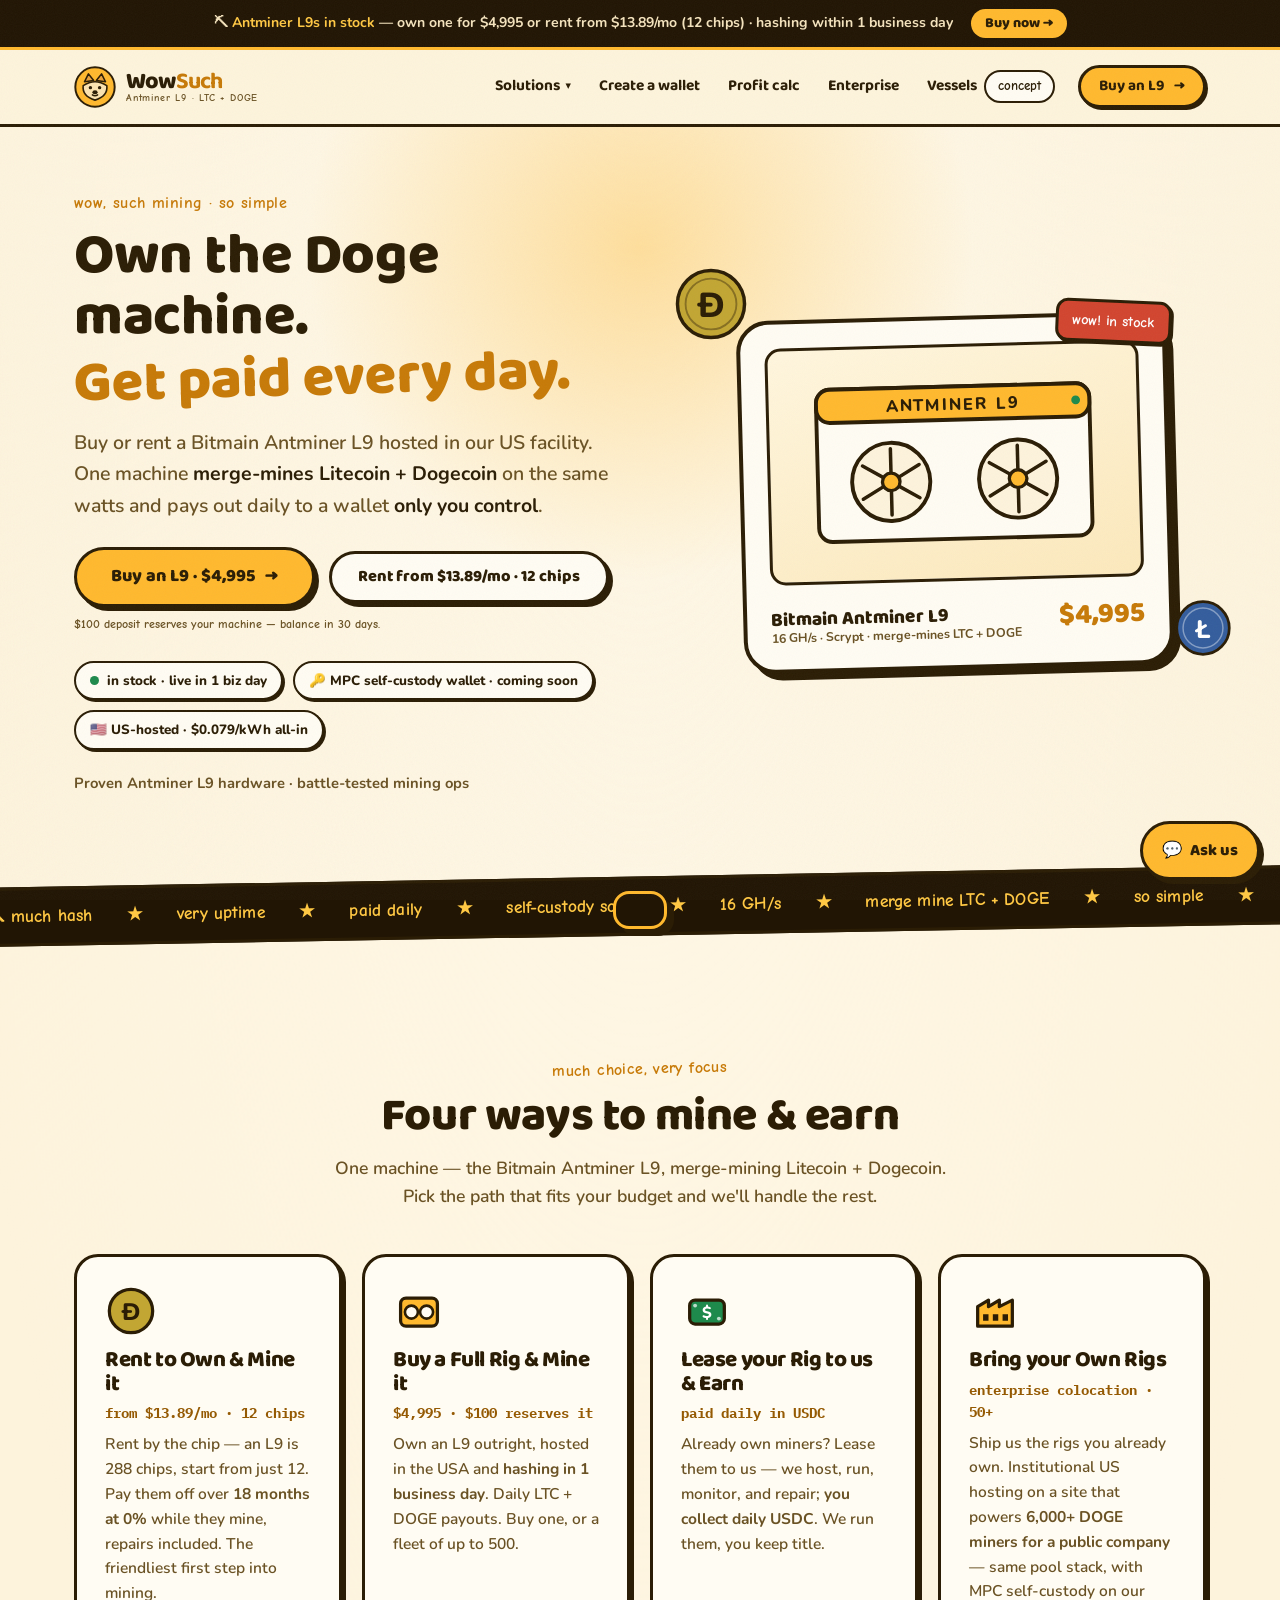
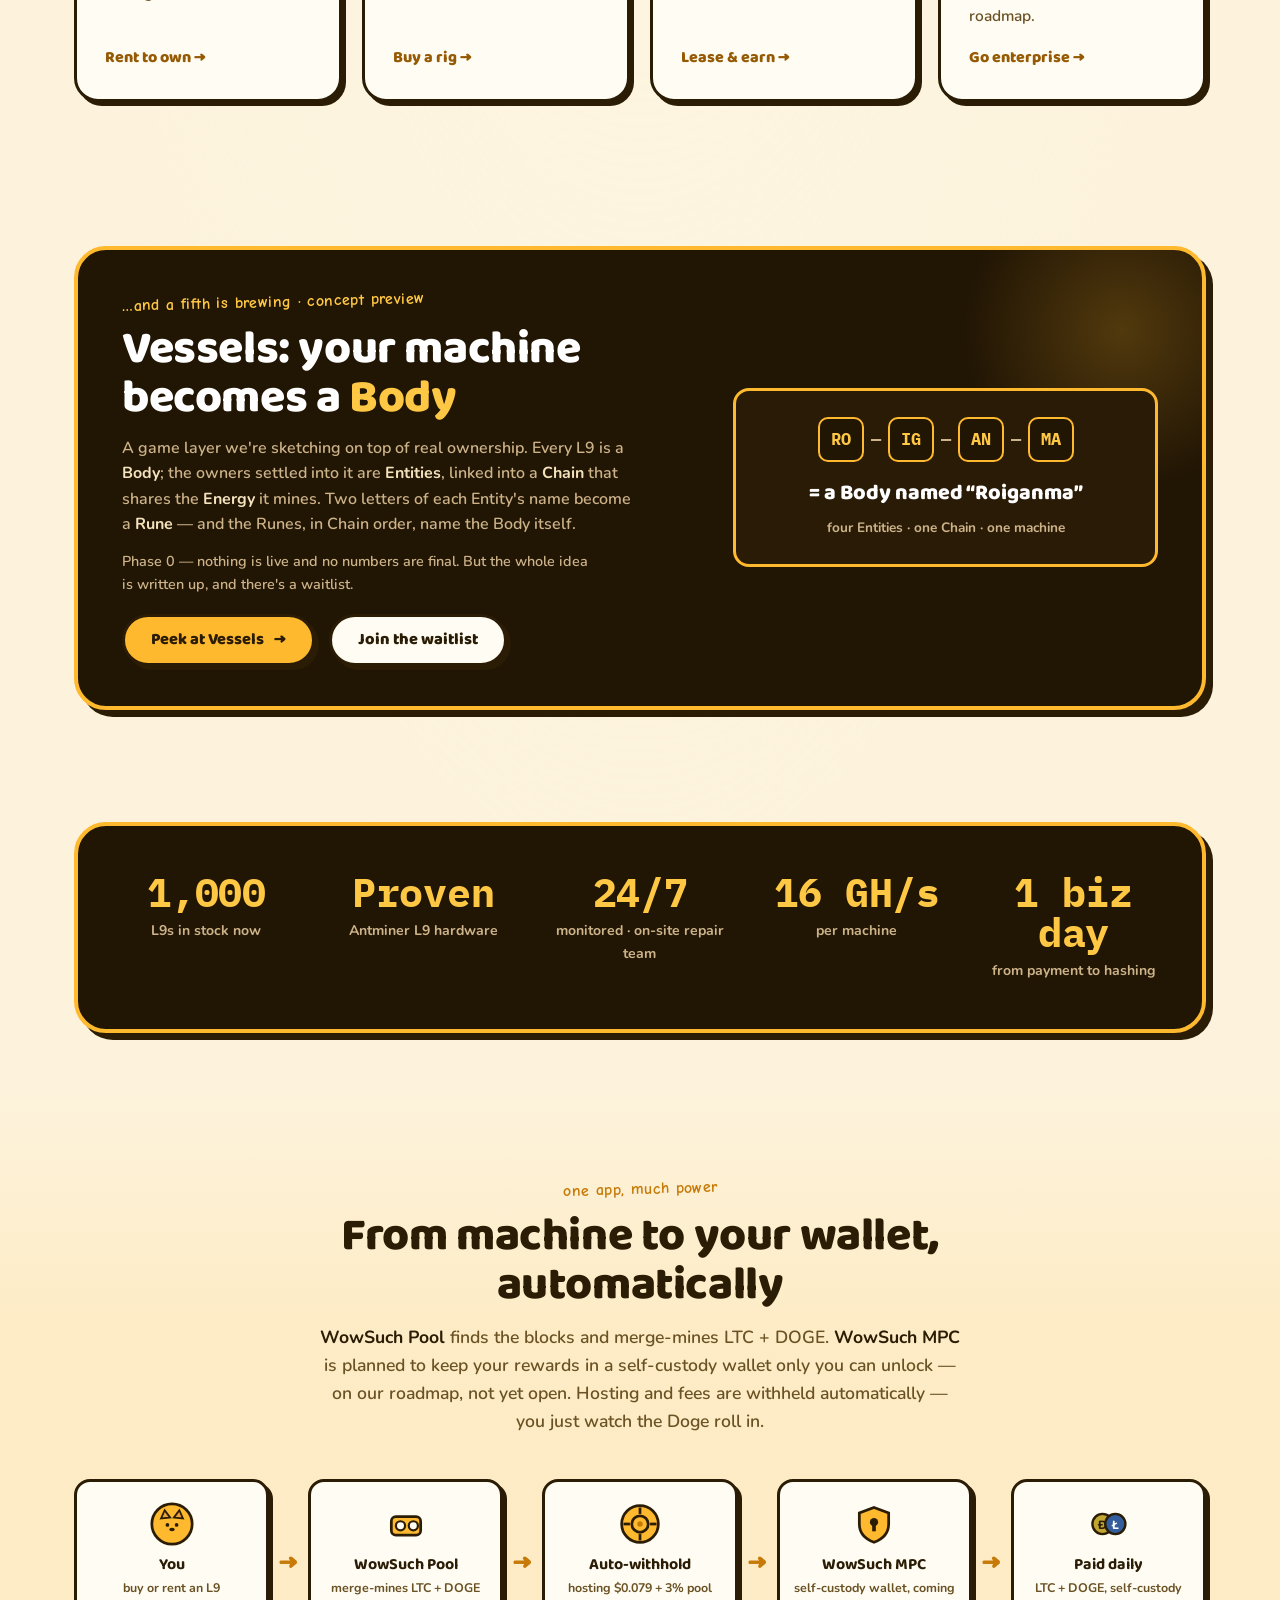
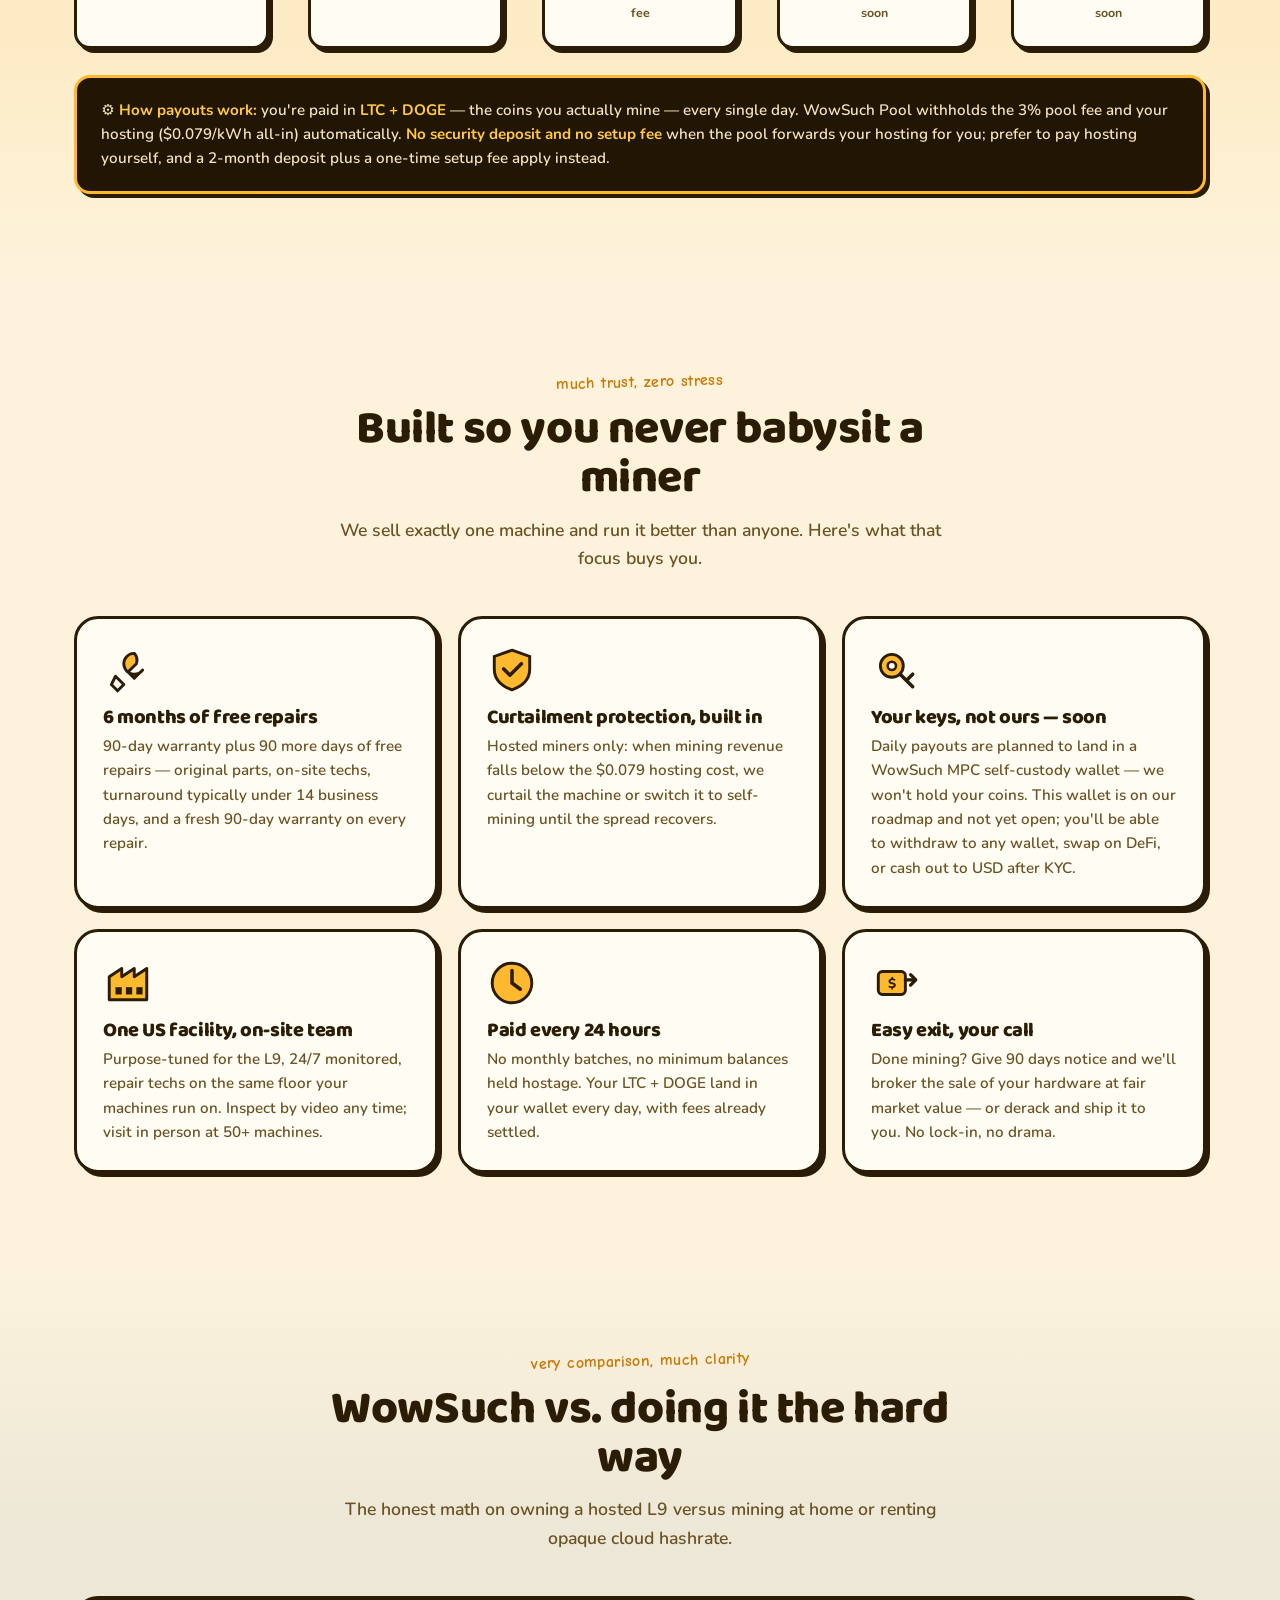
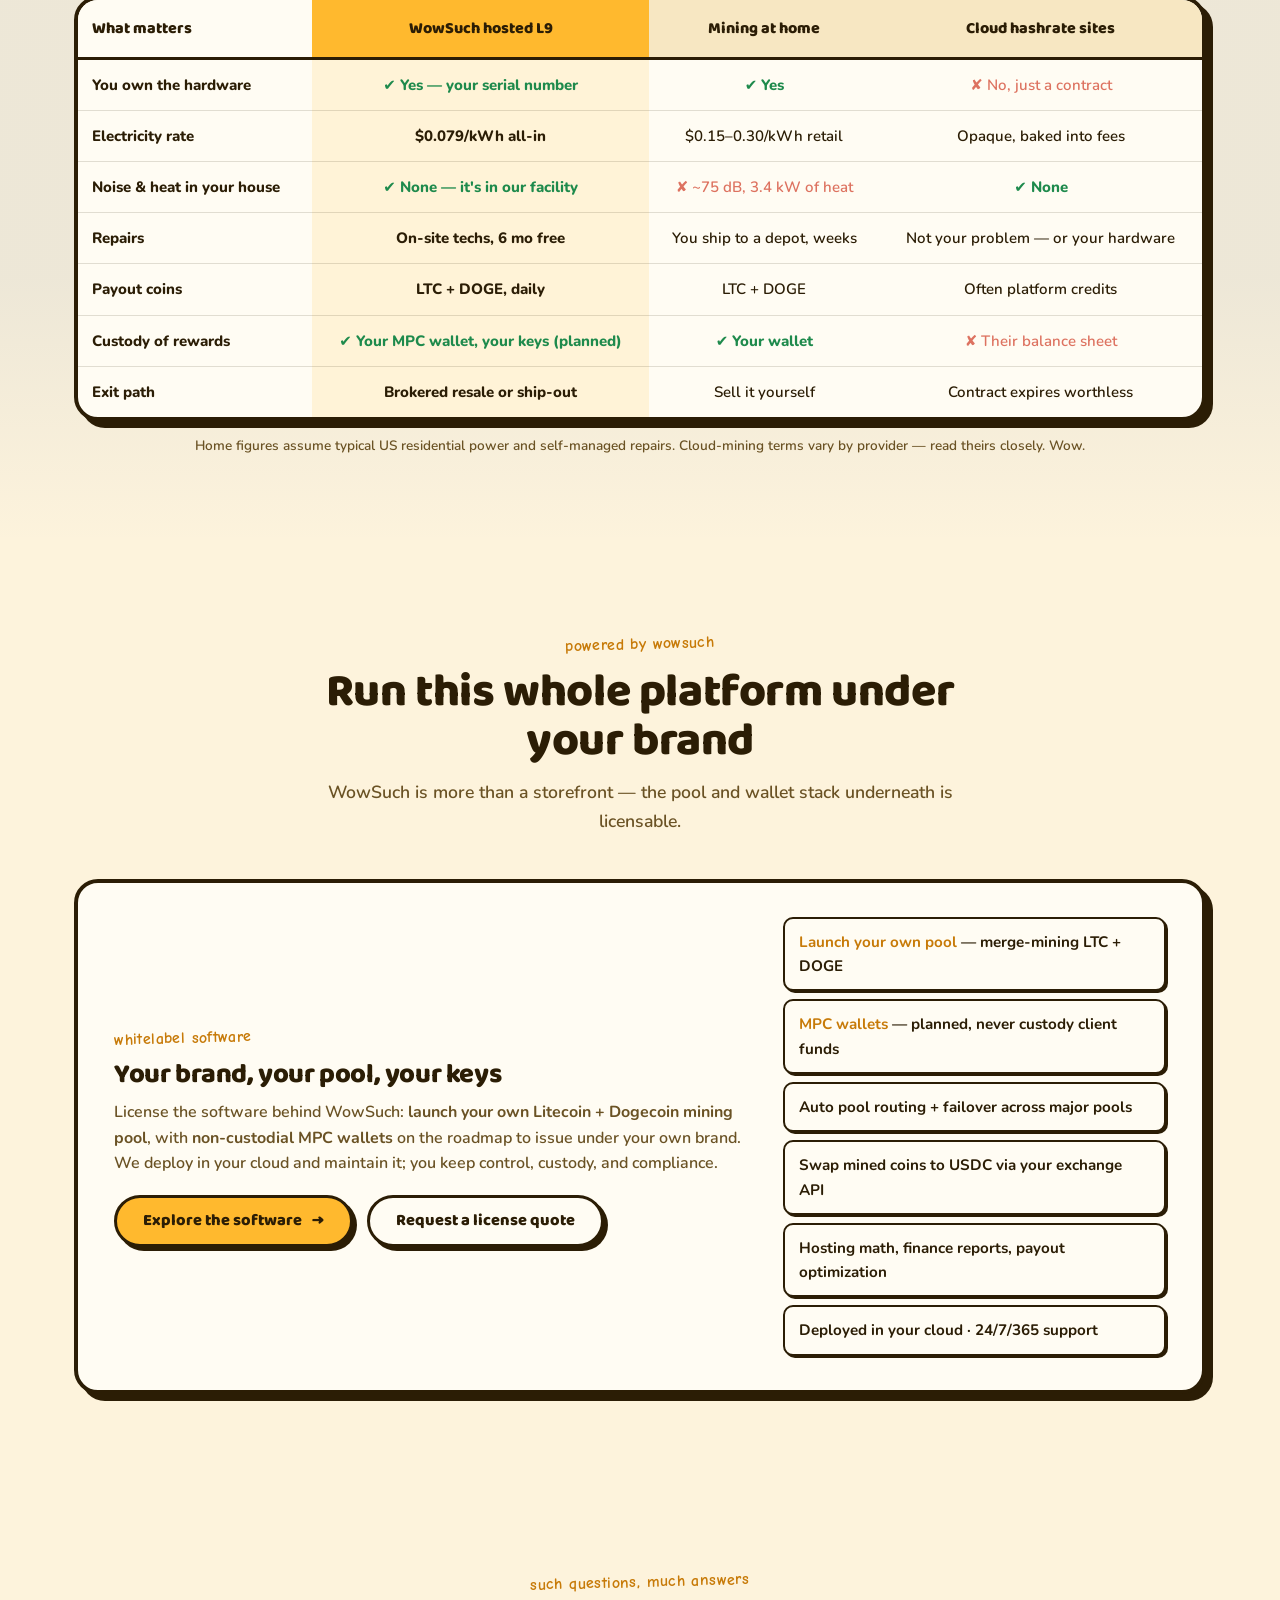
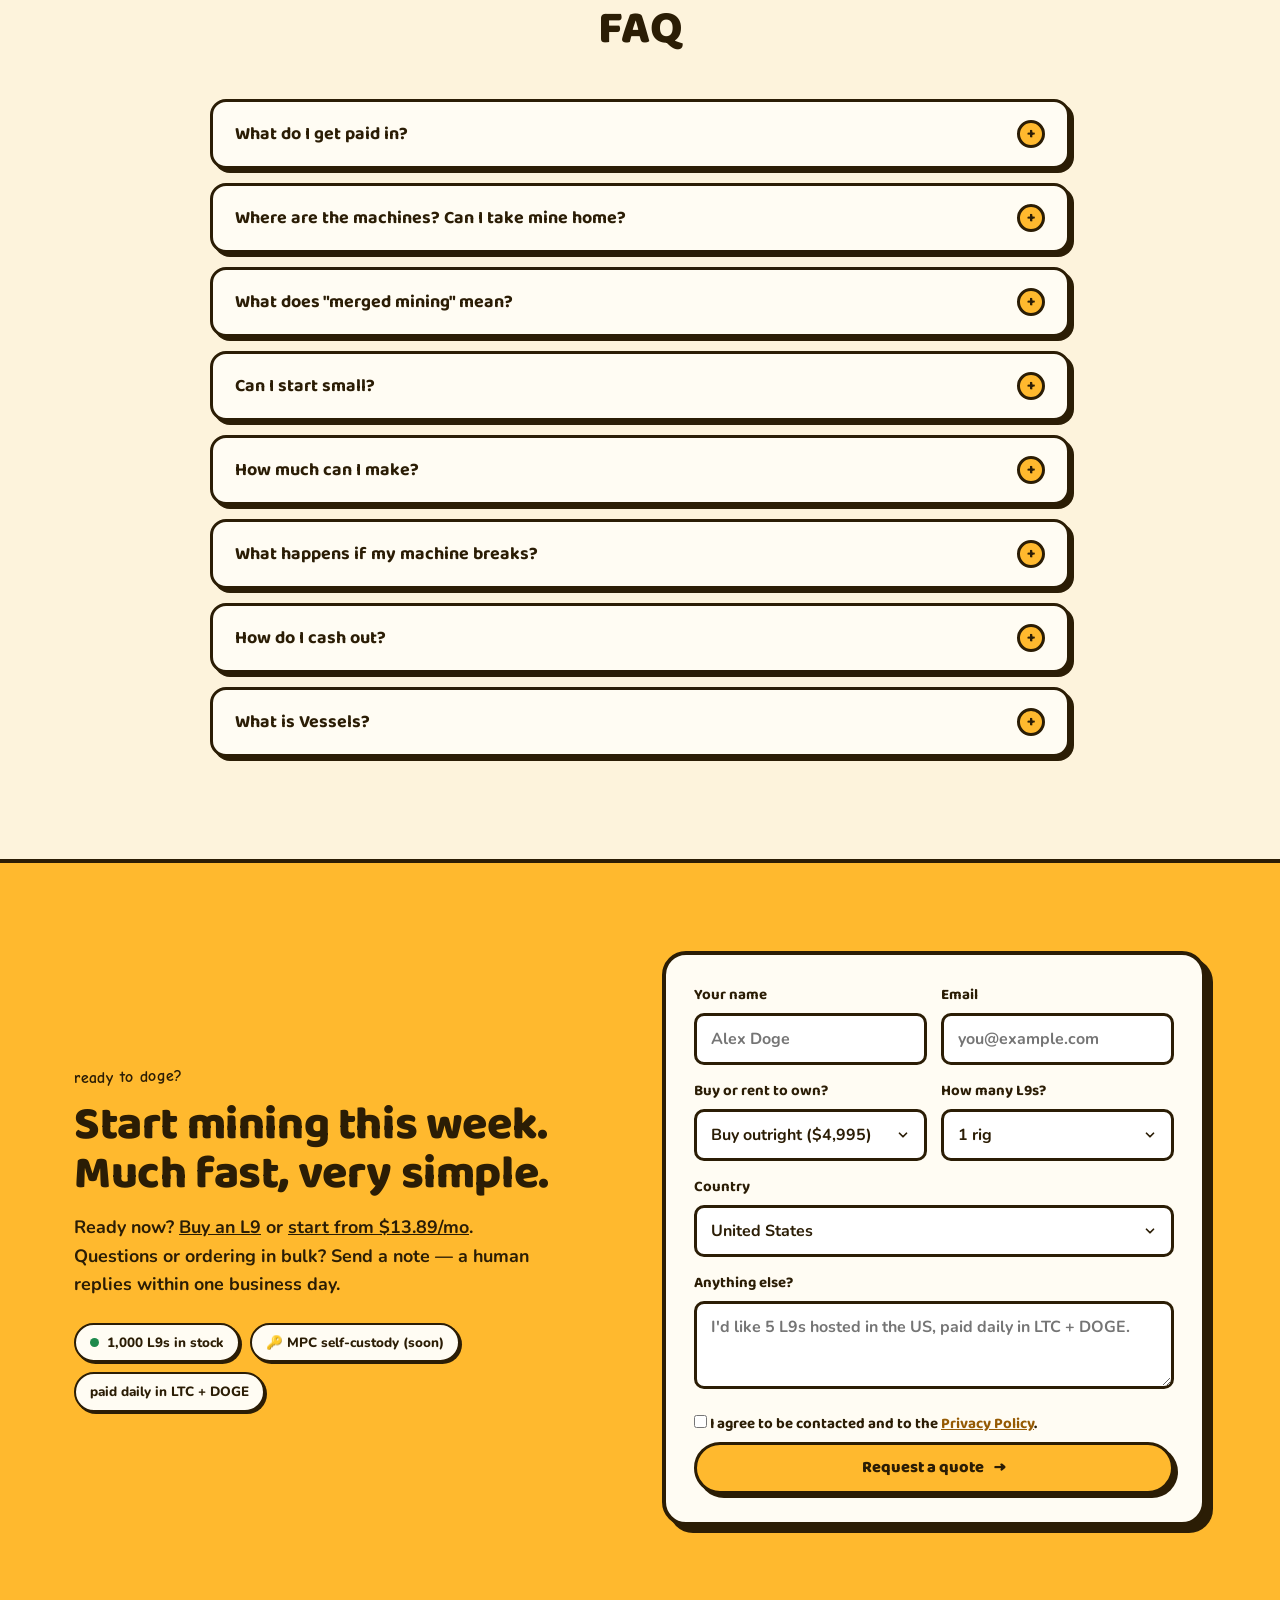
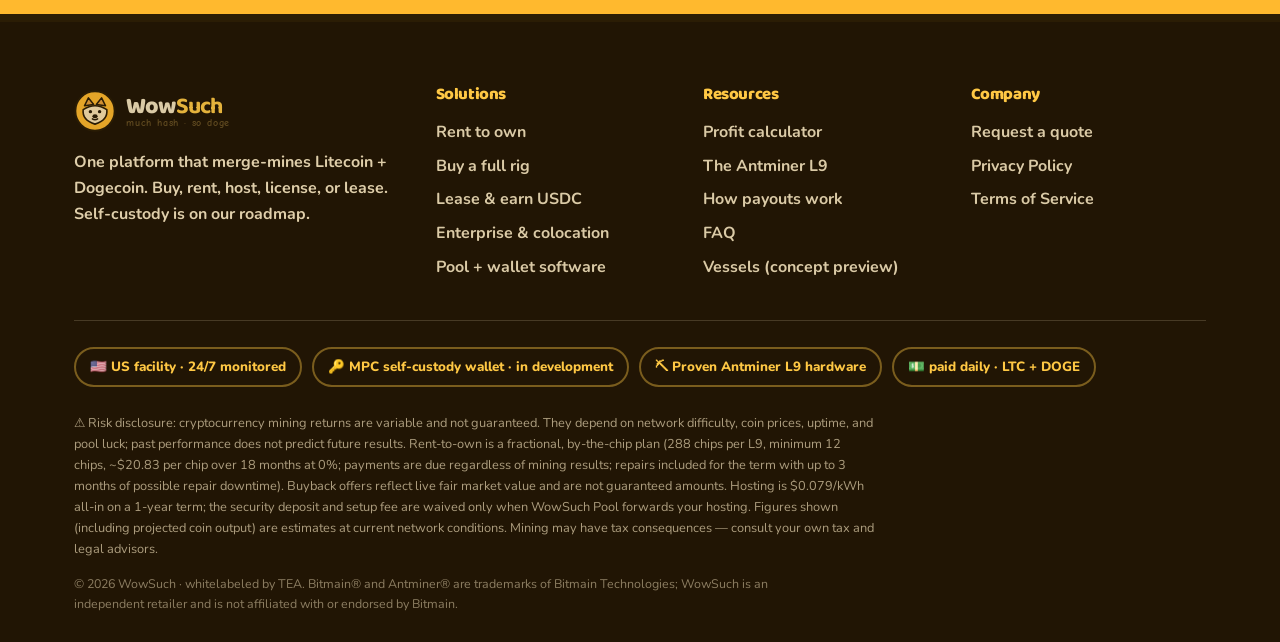
==== commit 10ef808a: "133: take present-tense "your keys" / self-custody claims off the site The MPC wallet (CLAIMS U-4) a" ====
--- a/index.html
+++ b/index.html
@@ -10,11 +10,11 @@
 <meta property="og:type" content="website">
 <meta property="og:site_name" content="WowSuch">
 <meta property="og:title" content="WowSuch · Dogecoin mining made simple">
-<meta property="og:description" content="Own the Doge machine, get paid daily. US-hosted Antminer L9s, merge-mining LTC + DOGE, paid to a wallet only you control.">
+<meta property="og:description" content="Own the Doge machine, get paid daily. US-hosted Antminer L9s, merge-mining LTC + DOGE.">
 <meta property="og:url" content="https://wowsuch.example/index.html">
 <meta name="twitter:card" content="summary">
 <meta name="twitter:title" content="WowSuch · Dogecoin mining made simple">
-<meta name="twitter:description" content="US-hosted Antminer L9s, merge-mining LTC + DOGE, paid daily to your own keys.">
+<meta name="twitter:description" content="US-hosted Antminer L9s, merge-mining LTC + DOGE, paid daily.">
 <link rel="icon" type="image/svg+xml" href="assets/img/favicon.svg">
 <link rel="preconnect" href="https://fonts.googleapis.com">
 <link rel="preconnect" href="https://fonts.gstatic.com" crossorigin>
@@ -177,8 +177,8 @@
 </div></section>
 
 <div class="marquee" aria-hidden="true"><div class="track"><span>
-  <span>⛏ much hash</span><span>★</span><span>very uptime</span><span>★</span><span>paid daily</span><span>★</span><span>your keys</span><span>★</span><span>16 GH/s</span><span>★</span><span>merge mine LTC + DOGE</span><span>★</span><span>so simple</span><span>★</span><span>wow</span><span>★</span>
-  <span>⛏ much hash</span><span>★</span><span>very uptime</span><span>★</span><span>paid daily</span><span>★</span><span>your keys</span><span>★</span><span>16 GH/s</span><span>★</span><span>merge mine LTC + DOGE</span><span>★</span><span>so simple</span><span>★</span><span>wow</span><span>★</span>
+  <span>⛏ much hash</span><span>★</span><span>very uptime</span><span>★</span><span>paid daily</span><span>★</span><span>self-custody soon</span><span>★</span><span>16 GH/s</span><span>★</span><span>merge mine LTC + DOGE</span><span>★</span><span>so simple</span><span>★</span><span>wow</span><span>★</span>
+  <span>⛏ much hash</span><span>★</span><span>very uptime</span><span>★</span><span>paid daily</span><span>★</span><span>self-custody soon</span><span>★</span><span>16 GH/s</span><span>★</span><span>merge mine LTC + DOGE</span><span>★</span><span>so simple</span><span>★</span><span>wow</span><span>★</span>
 </span></div></div>
 
 <!-- ============ SOLUTIONS ============ -->
@@ -199,7 +199,7 @@
       <svg class="s-ico" viewBox="0 0 48 48" aria-hidden="true"><rect x="7" y="12" width="34" height="26" rx="5" fill="#FFB92E" stroke="#2B1D05" stroke-width="3"/><circle cx="17" cy="25" r="6" fill="#FFFCF3" stroke="#2B1D05" stroke-width="2.4"/><circle cx="31" cy="25" r="6" fill="#FFFCF3" stroke="#2B1D05" stroke-width="2.4"/></svg>
       <h3>Buy a Full Rig &amp; Mine it</h3>
       <span class="s-from">$4,995 · $100 reserves it</span>
-      <p>Own an L9 outright, hosted in the USA and <b>hashing in 1 business day</b>. Daily LTC + DOGE payouts to your own keys. Buy one, or a fleet of up to 500.</p>
+      <p>Own an L9 outright, hosted in the USA and <b>hashing in 1 business day</b>. Daily LTC + DOGE payouts. Buy one, or a fleet of up to 500.</p>
       <span class="s-go">Buy a rig →</span>
     </a>
     <a class="sol-card reveal" href="lease.html" style="transition-delay:.12s">
@@ -458,7 +458,7 @@
         </svg>
         <span class="name">Wow<b>Such</b><small>much hash · so doge</small></span>
       </a>
-      <p style="font-weight:700;margin-top:14px;max-width:36ch;opacity:.9">One platform that mines and self-custodies. Buy, rent, host, license, or lease. Your keys, your coins.</p>
+      <p style="font-weight:700;margin-top:14px;max-width:36ch;opacity:.9">One platform that merge-mines Litecoin + Dogecoin. Buy, rent, host, license, or lease. Self-custody is on our roadmap.</p>
     </div>
     <div><h4>Solutions</h4>
       <a href="rent-to-own.html">Rent to own</a>
@@ -486,7 +486,7 @@
     <span class="t">💵 paid daily · LTC + DOGE</span>
   </div>
   <p class="risk">⚠ Risk disclosure: cryptocurrency mining returns are variable and not guaranteed. They depend on network difficulty, coin prices, uptime, and pool luck; past performance does not predict future results. Rent-to-own is a fractional, by-the-chip plan (288 chips per L9, minimum 12 chips, ~$20.83 per chip over 18 months at 0%; payments are due regardless of mining results; repairs included for the term with up to 3 months of possible repair downtime). Buyback offers reflect live fair market value and are not guaranteed amounts. Hosting is $0.079/kWh all-in on a 1-year term; the security deposit and setup fee are waived only when WowSuch Pool forwards your hosting. Figures shown (including projected coin output) are estimates at current network conditions. Mining may have tax consequences — consult your own tax and legal advisors.</p>
-  <p class="legal">© <span id="yr"></span> WowSuch · powered by WowSuch Pool + WowSuch MPC, whitelabeled by TEA. Bitmain® and Antminer® are trademarks of Bitmain Technologies; WowSuch is an independent retailer and is not affiliated with or endorsed by Bitmain.</p>
+  <p class="legal">© <span id="yr"></span> WowSuch · whitelabeled by TEA. Bitmain® and Antminer® are trademarks of Bitmain Technologies; WowSuch is an independent retailer and is not affiliated with or endorsed by Bitmain.</p>
 </div></footer>
 
 <!-- ============ MOBILE STICKY CTA ============ -->
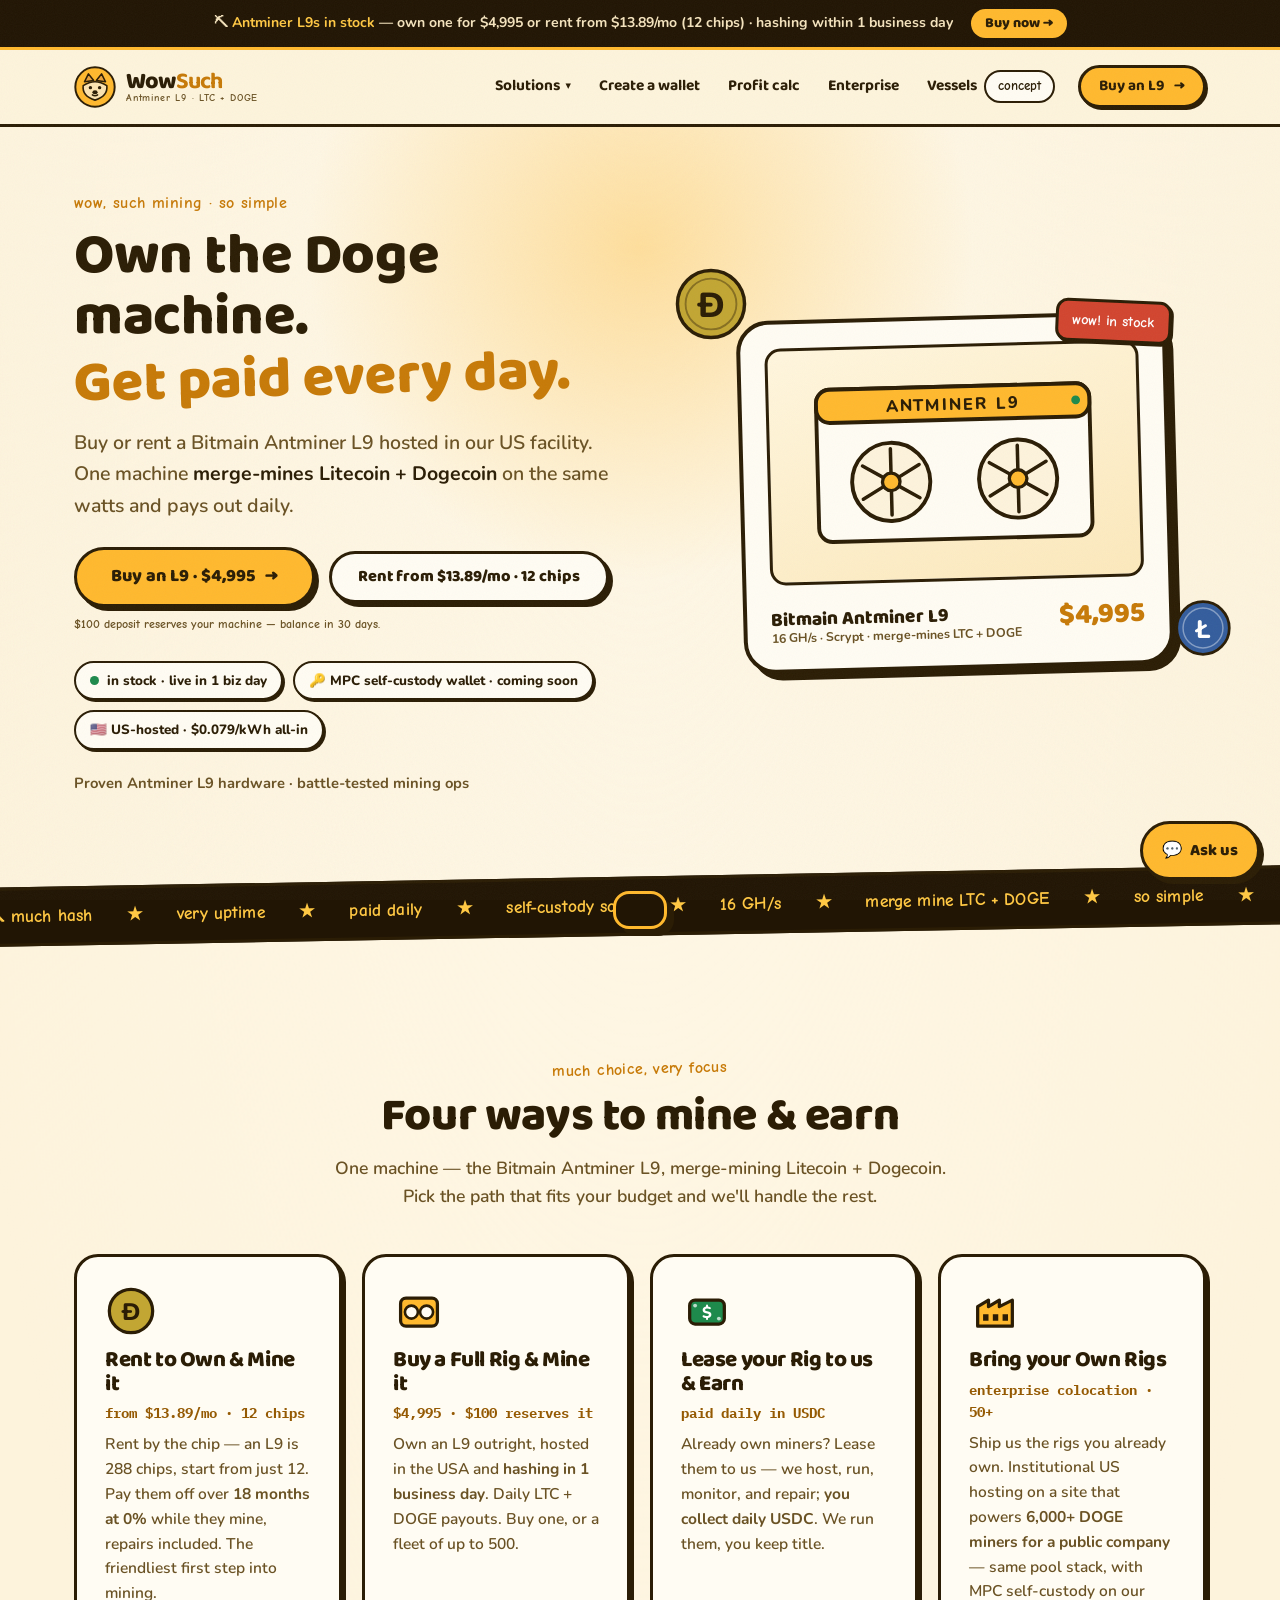
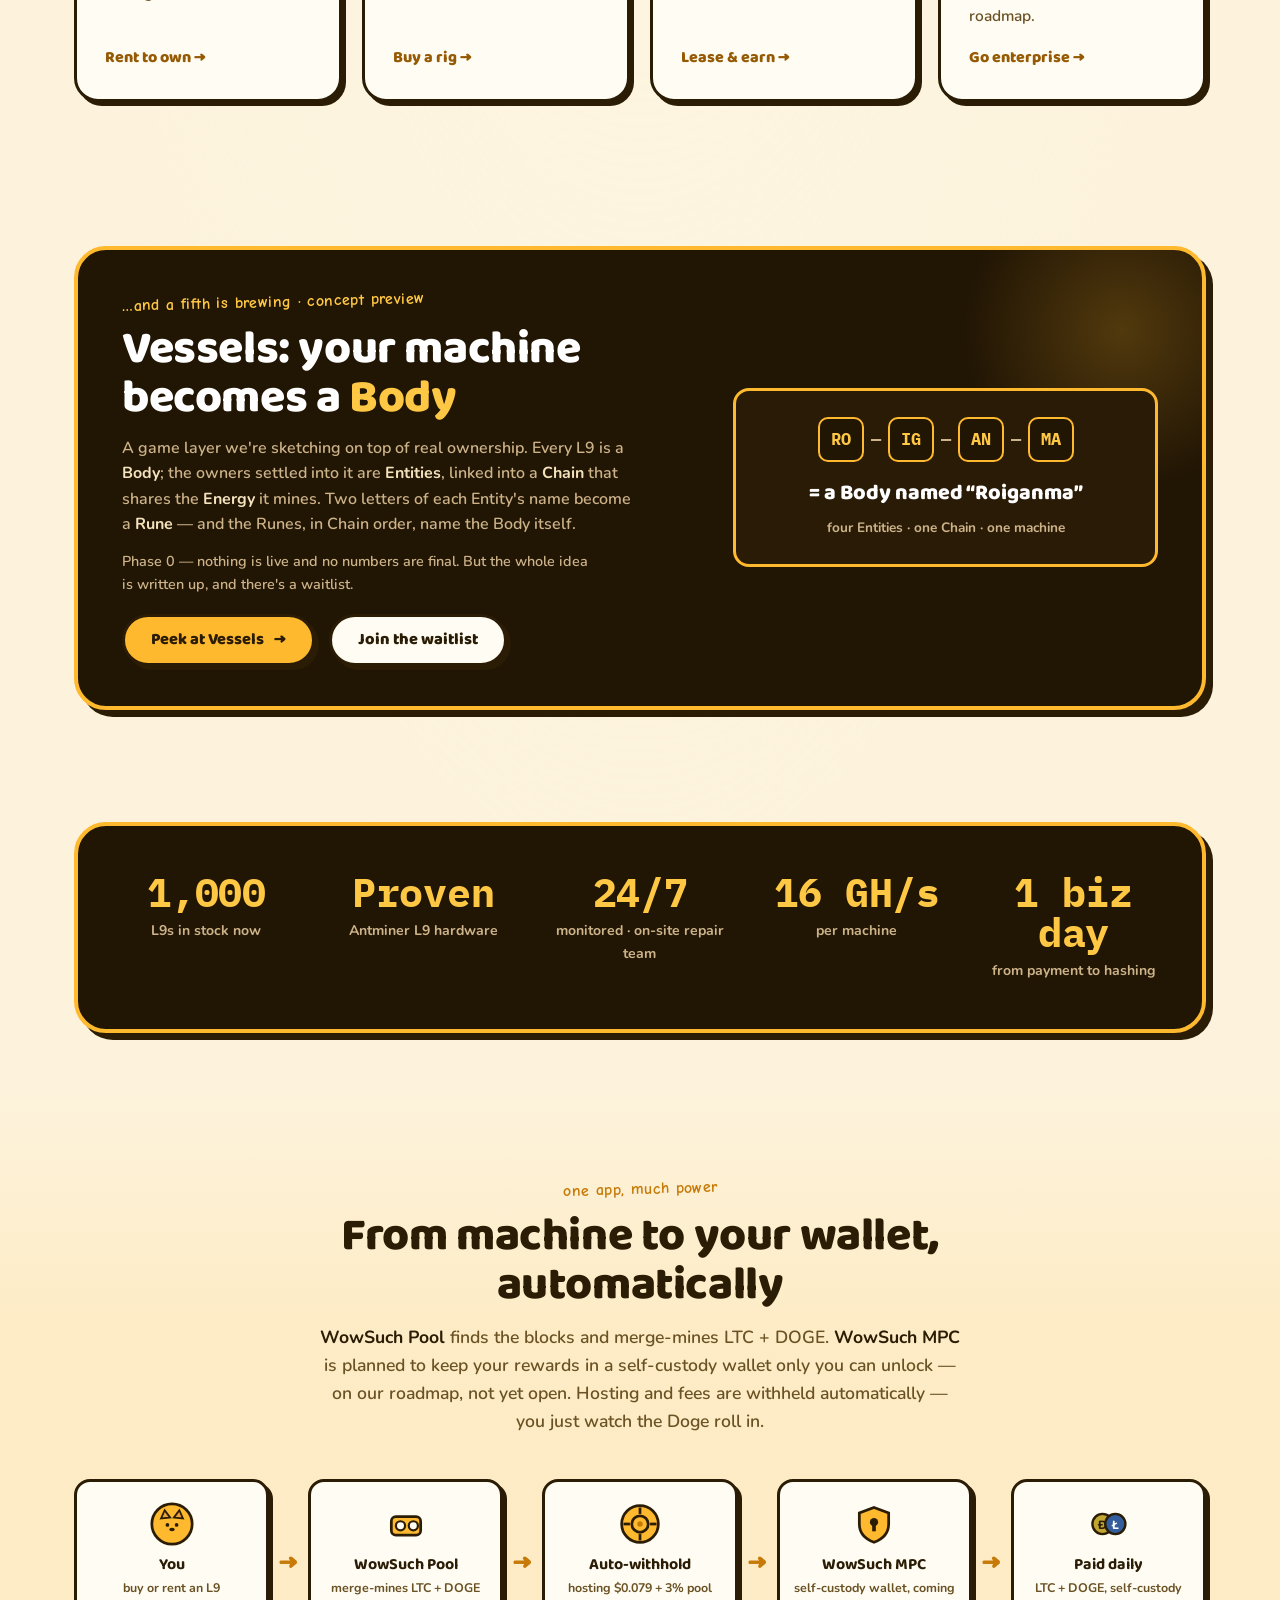
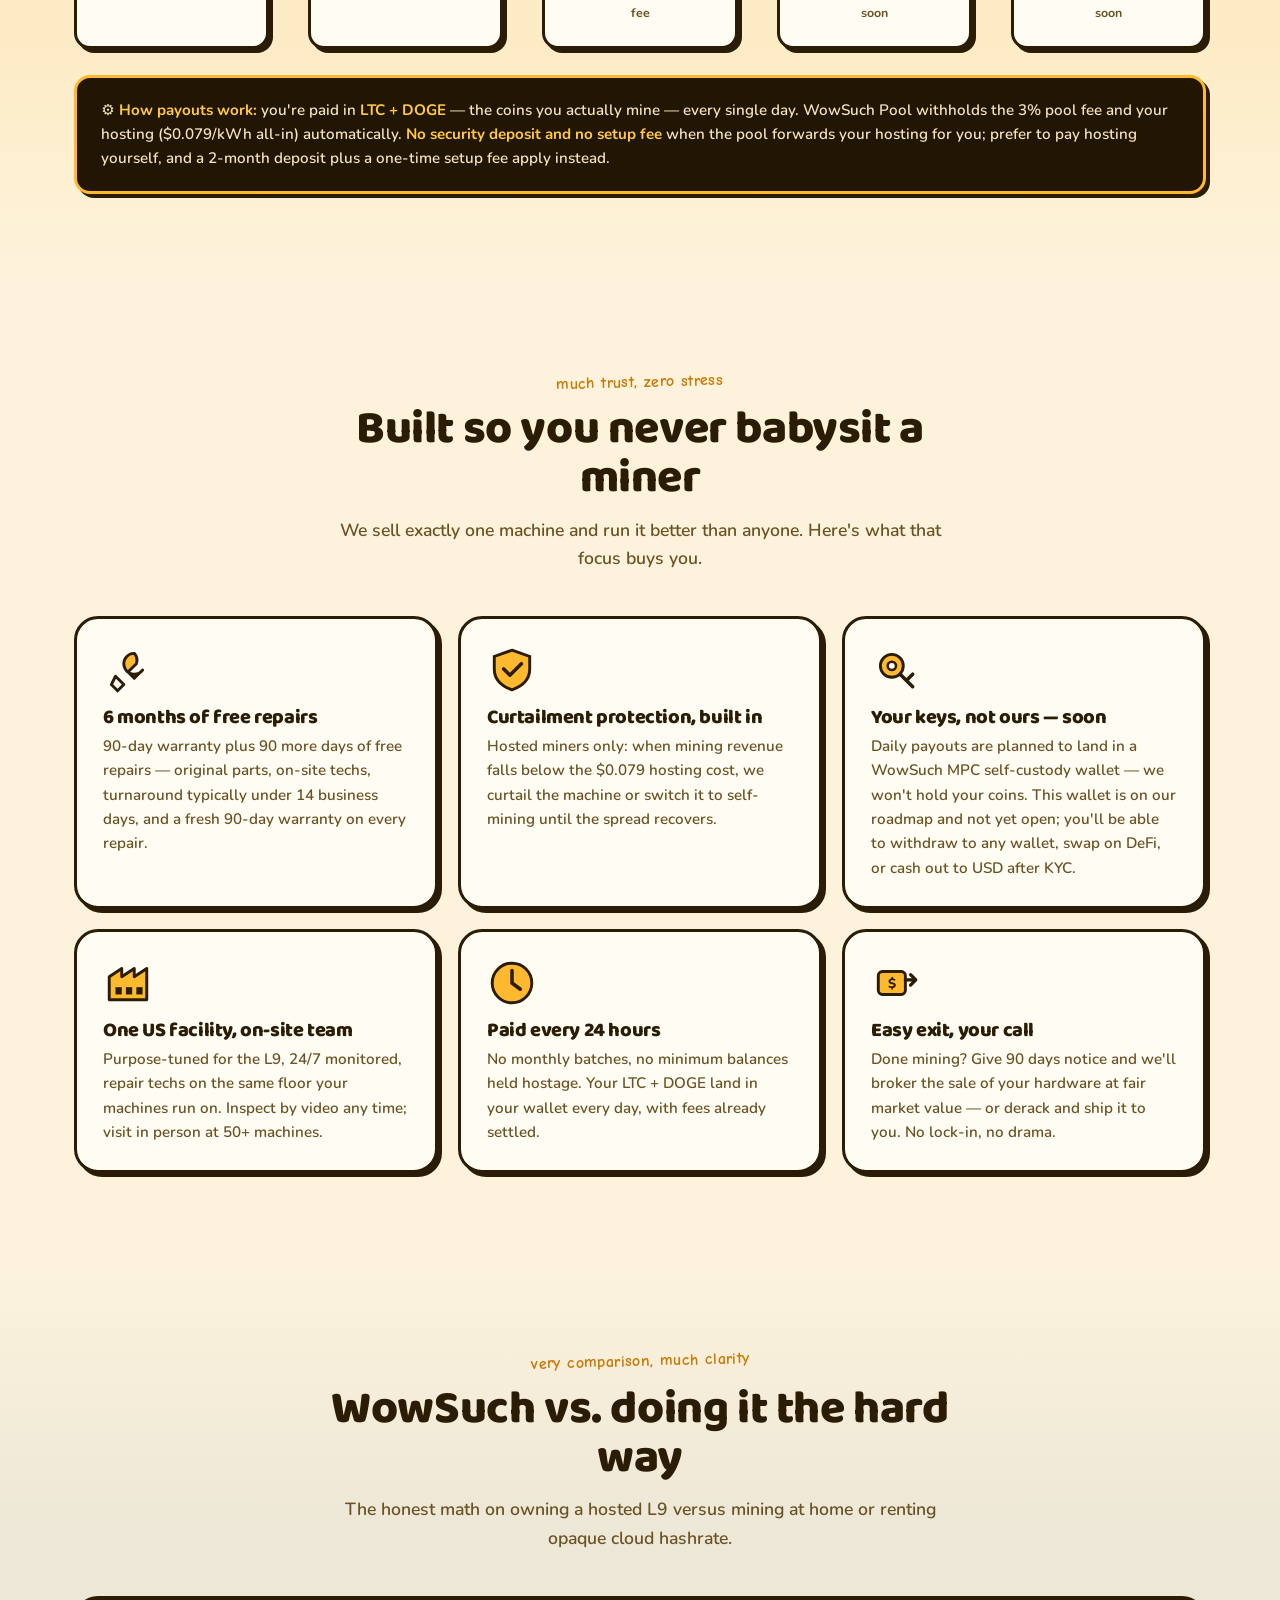
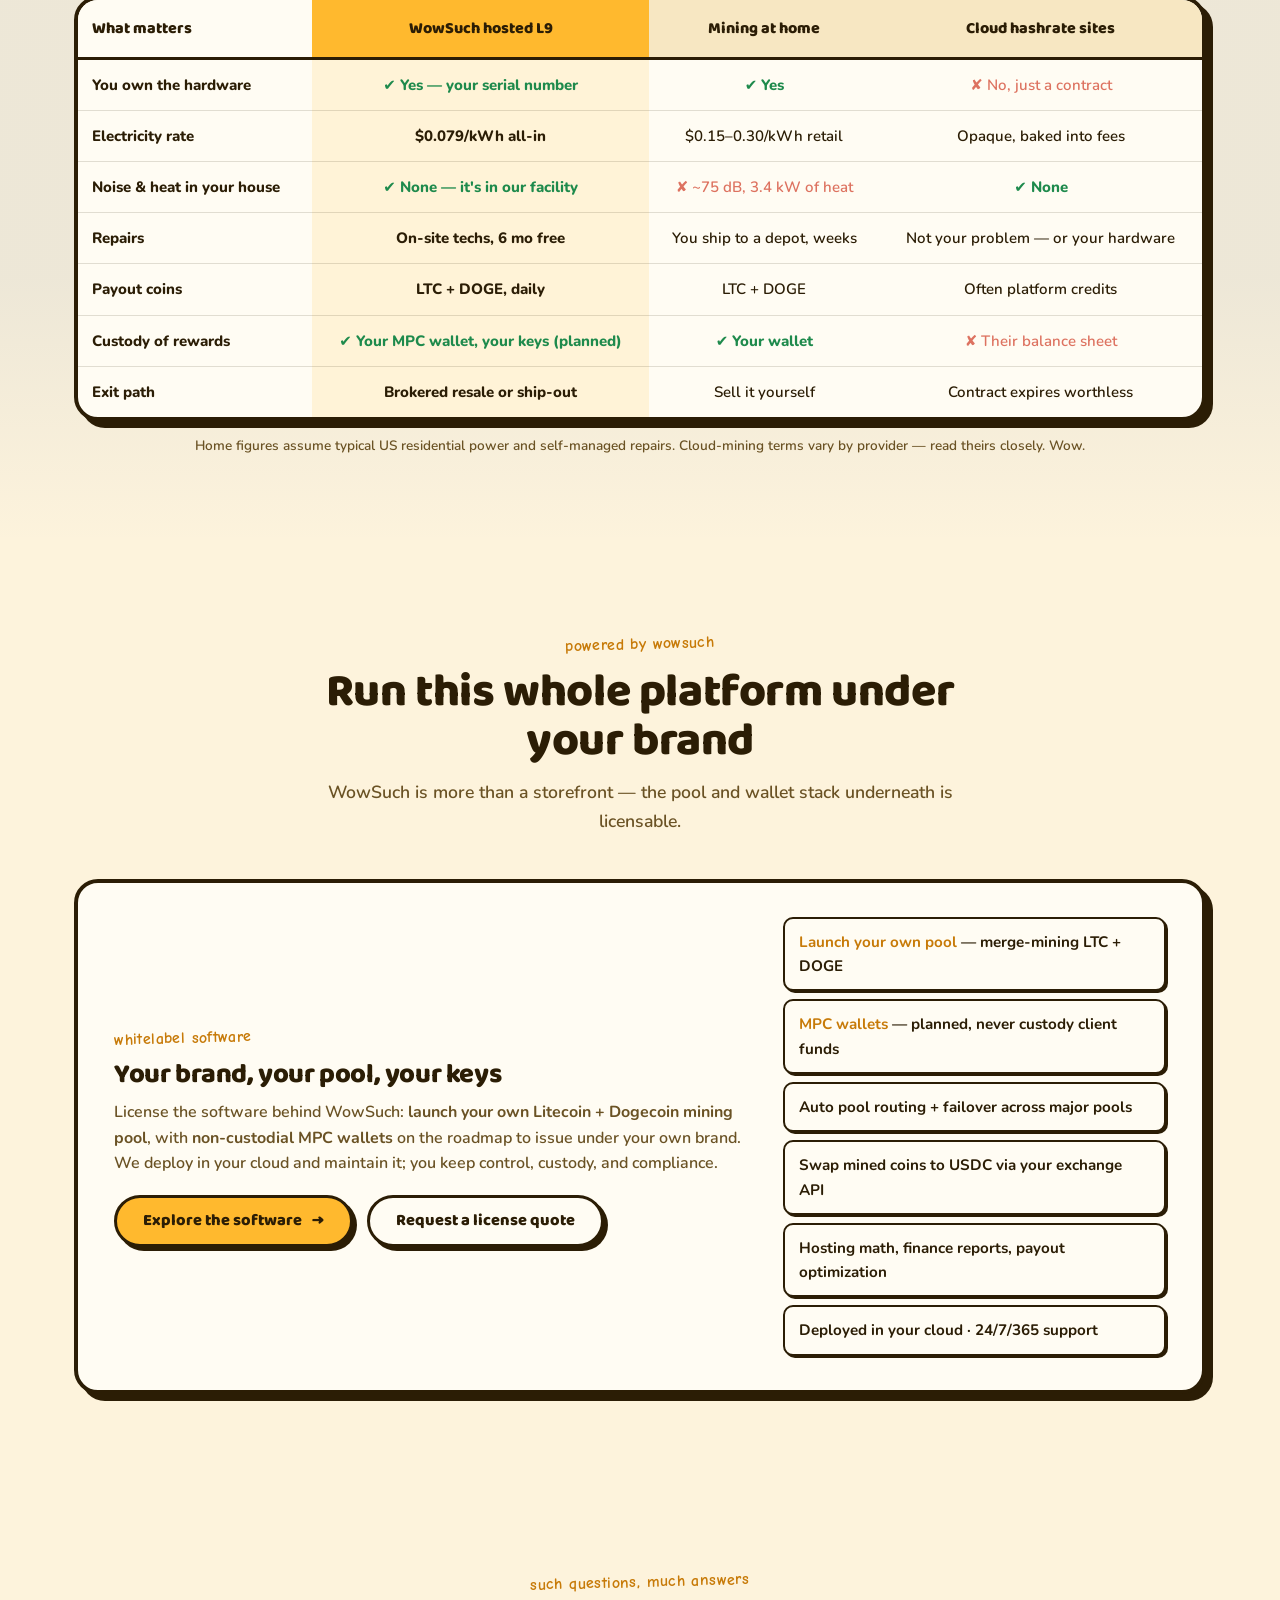
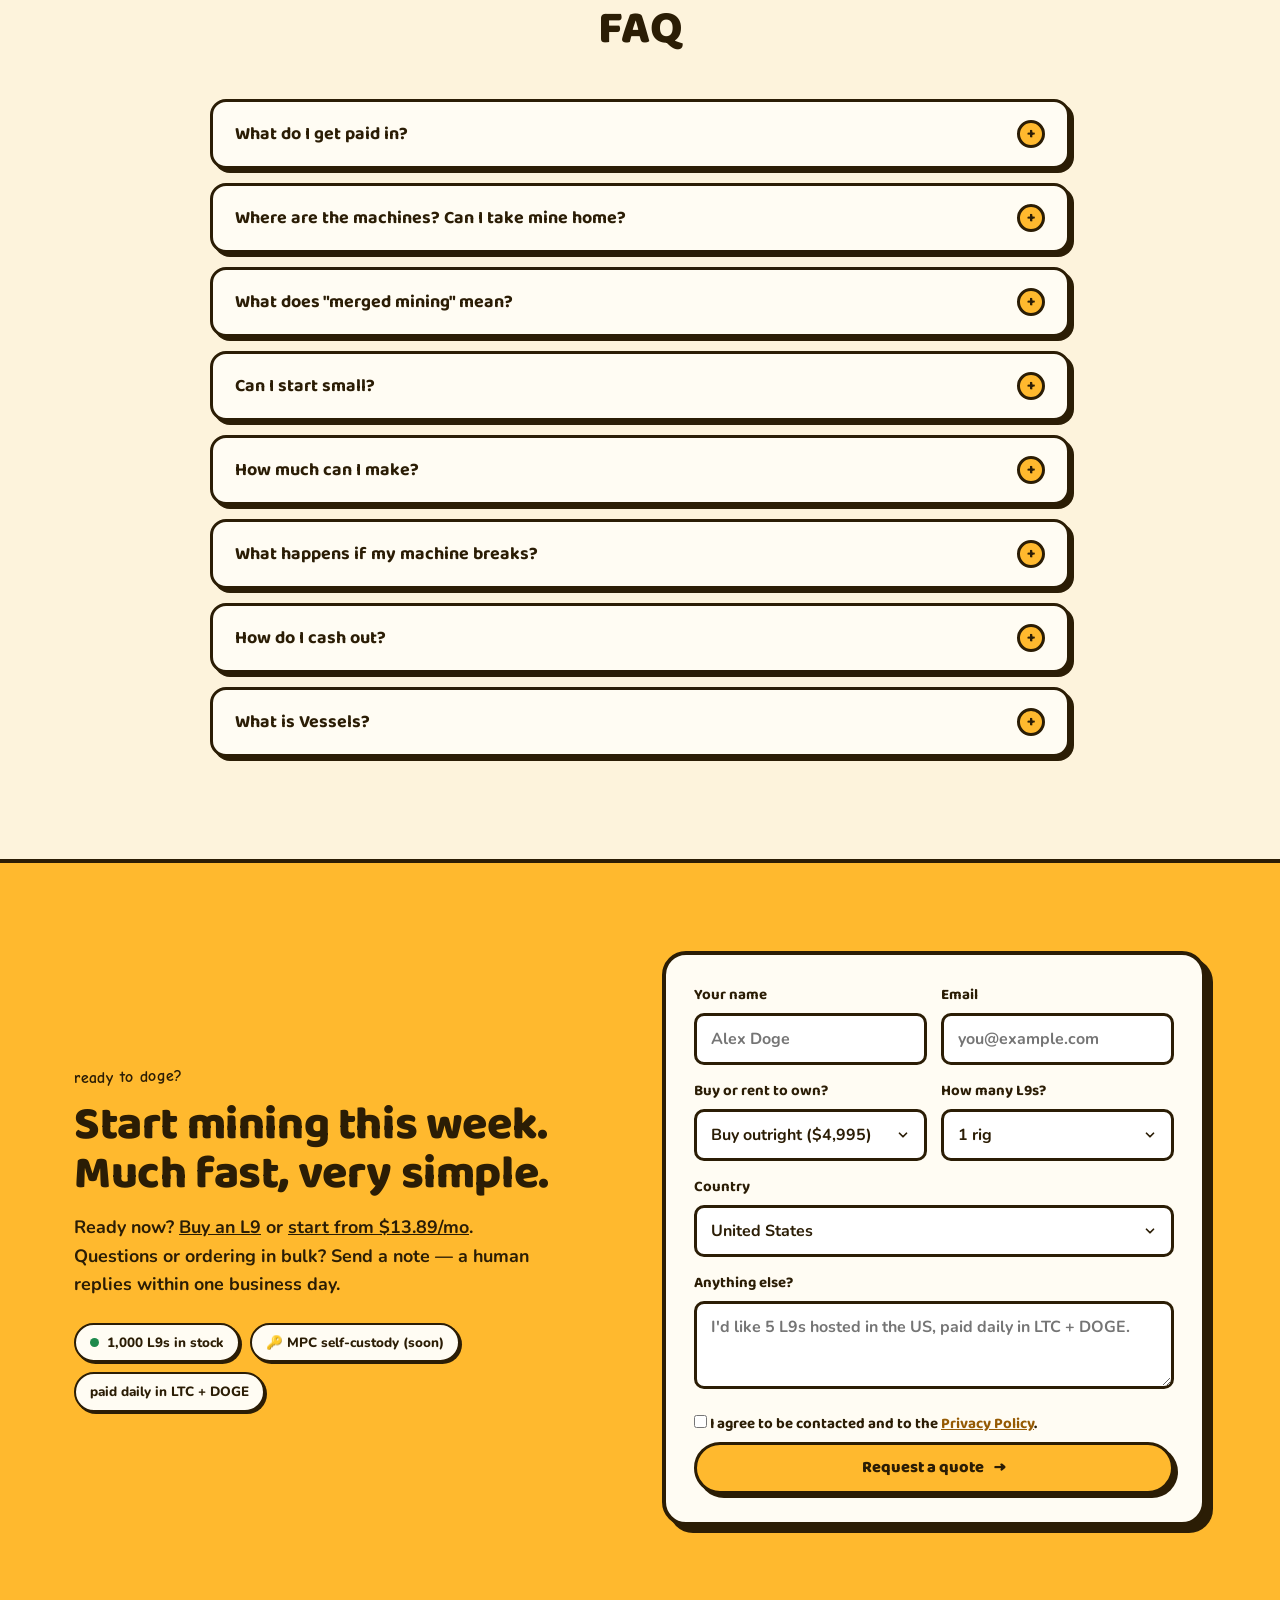
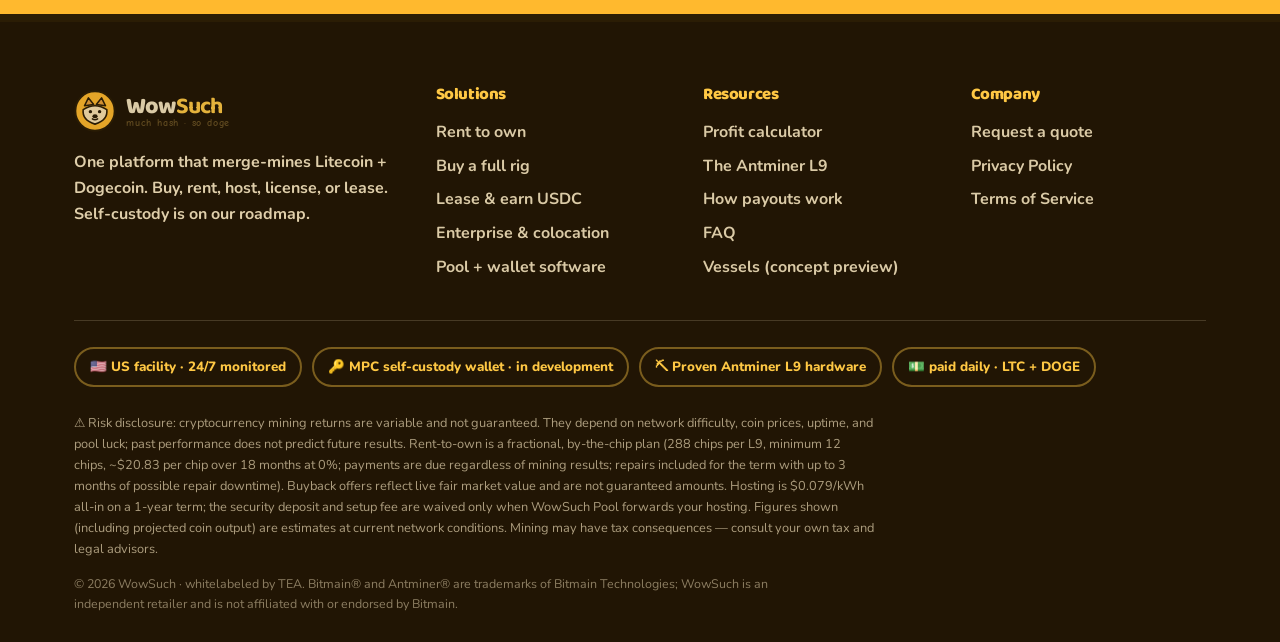
==== commit ff37bfaa: "133 Part 6: drop the wallet clause from four heroes, MPC-custody and pool-fee claims The [marketer] " ====
--- a/index.html
+++ b/index.html
@@ -120,7 +120,7 @@
   <div class="hero-copy">
     <span class="eyebrow reveal">wow, such mining · so simple</span>
     <h1 class="reveal" style="transition-delay:.05s">Own the Doge machine.<br><span class="pop">Get paid every day.</span></h1>
-    <p class="sub reveal" style="transition-delay:.12s">Buy or rent a Bitmain Antminer L9 hosted in our US facility. One machine <b>merge-mines Litecoin + Dogecoin</b> on the same watts and pays out daily to a wallet <b>only you control</b>.</p>
+    <p class="sub reveal" style="transition-delay:.12s">Buy or rent a Bitmain Antminer L9 hosted in our US facility. One machine <b>merge-mines Litecoin + Dogecoin</b> on the same watts and pays out daily.</p>
     <div class="hero-ctas reveal" style="transition-delay:.18s">
       <a class="btn lg" href="buy.html">Buy an L9 · $4,995 <span class="arrow">→</span></a>
       <a class="btn alt" href="rent-to-own.html">Rent from $13.89/mo · 12 chips</a>
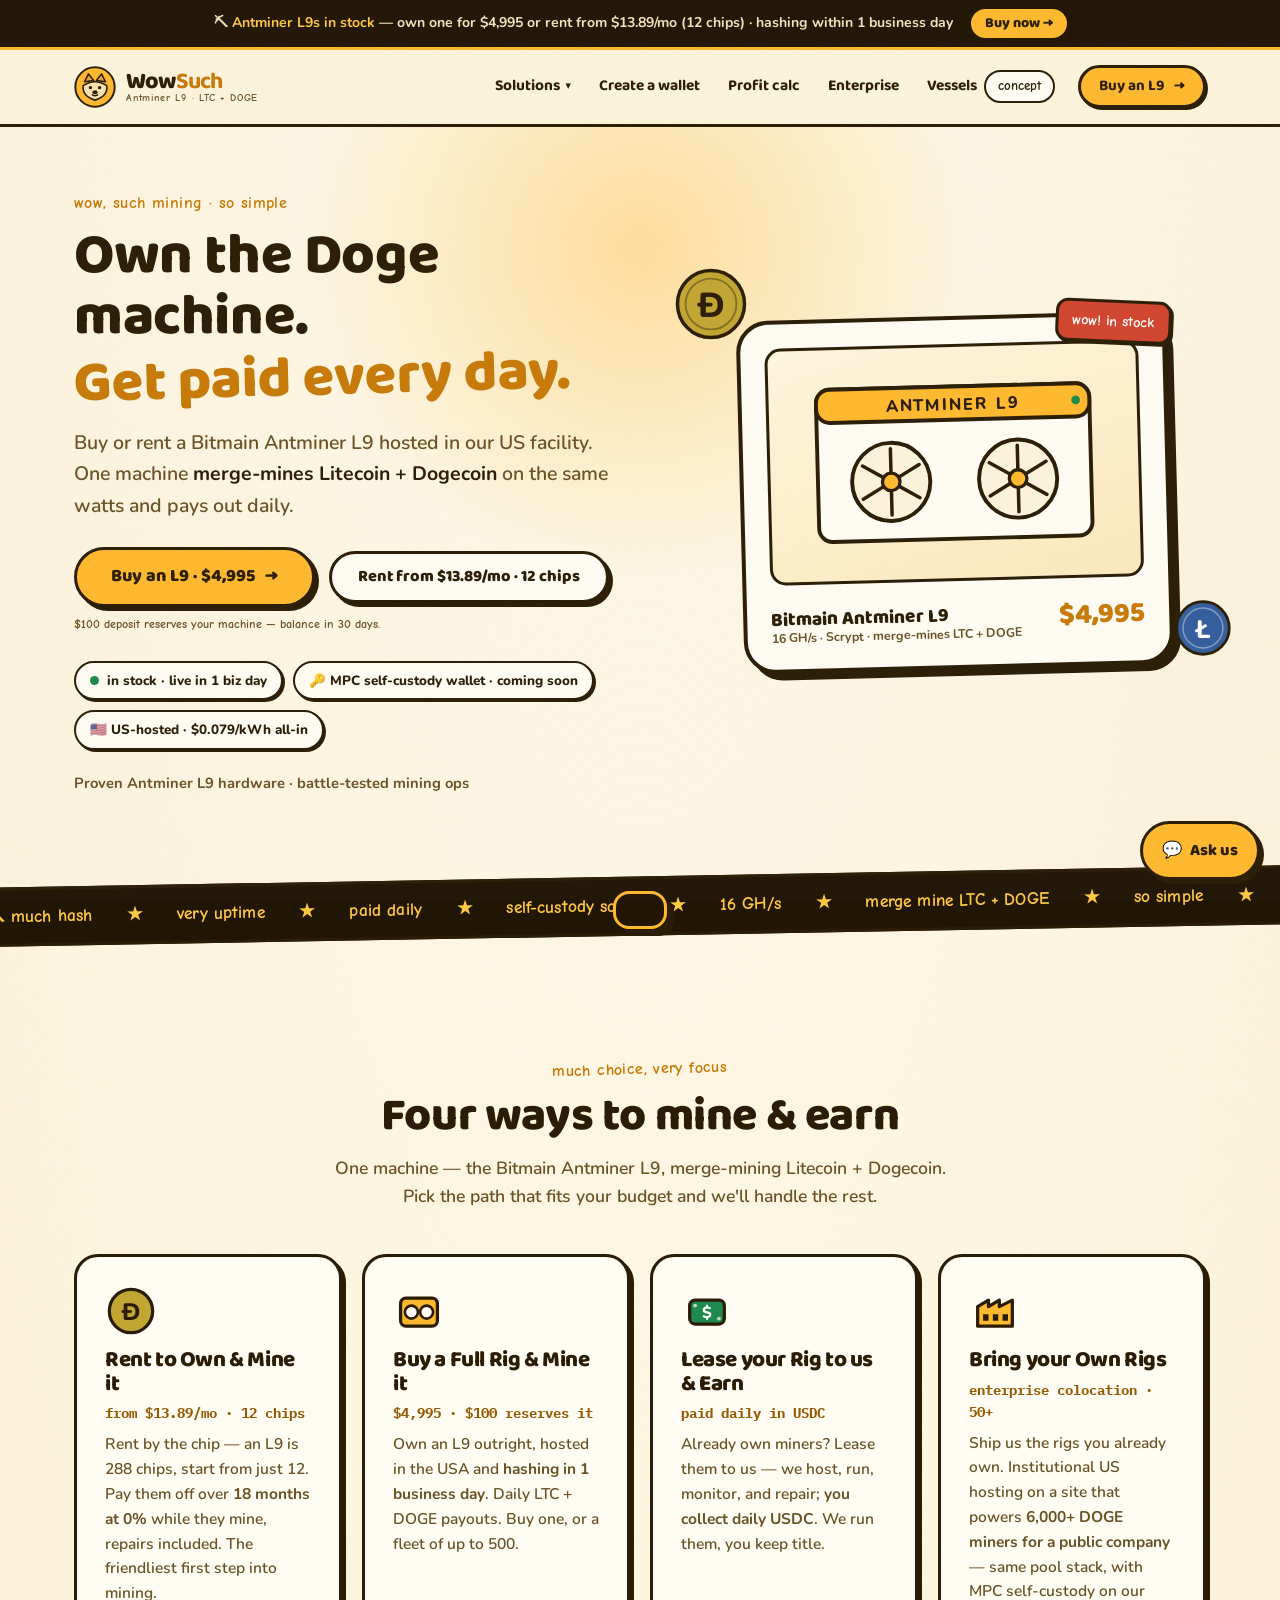
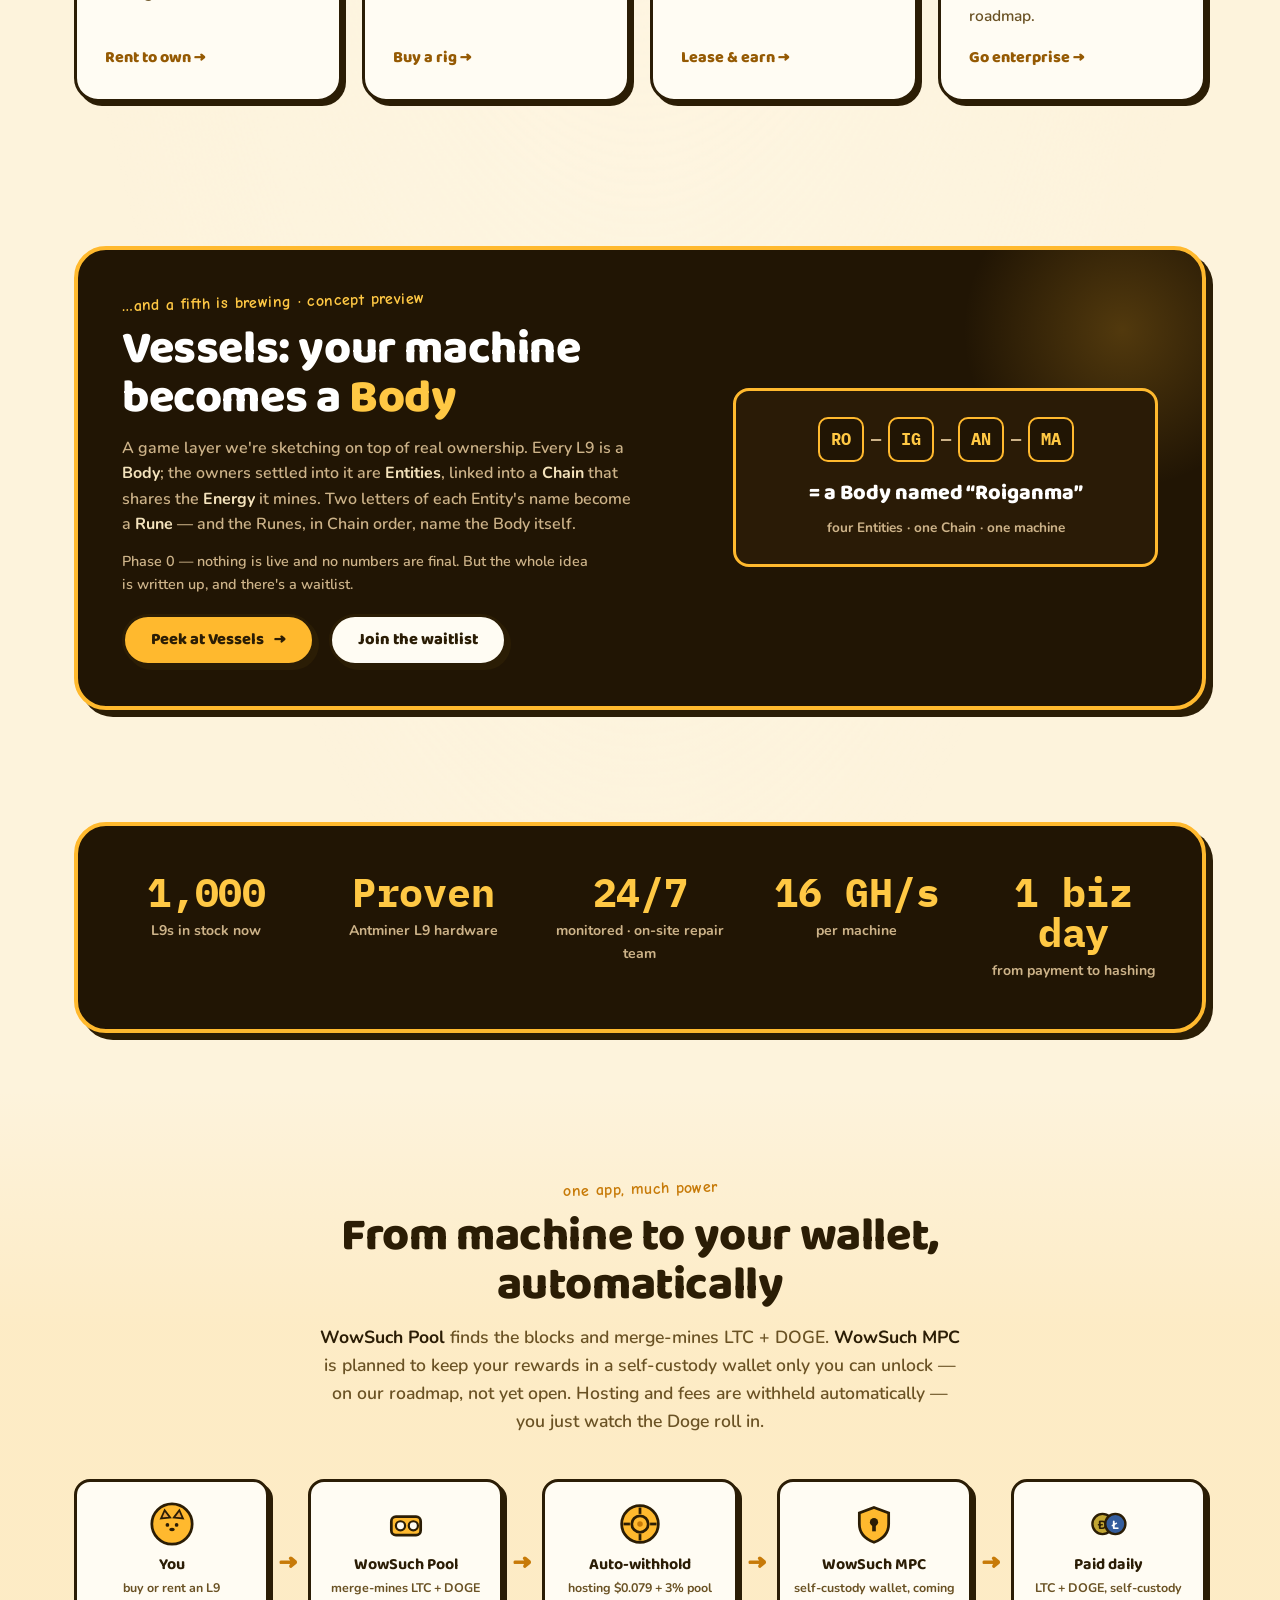
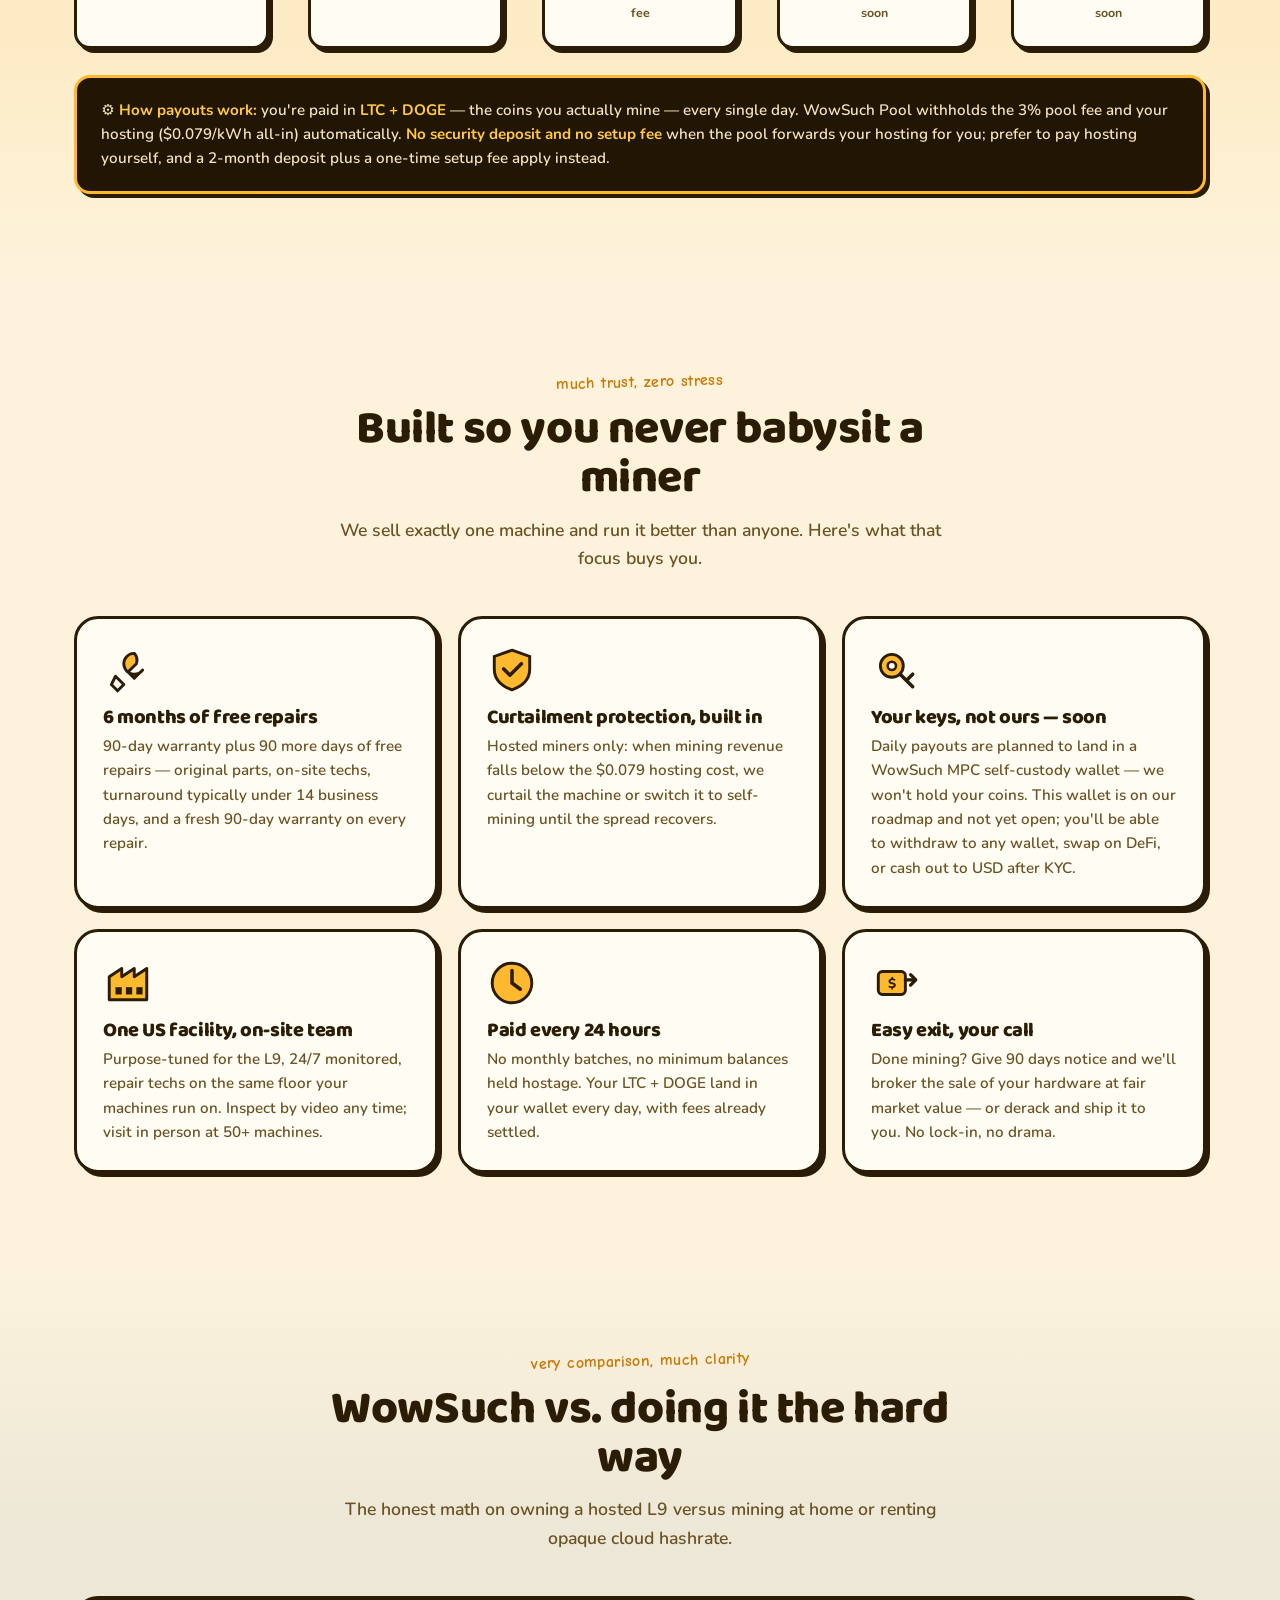
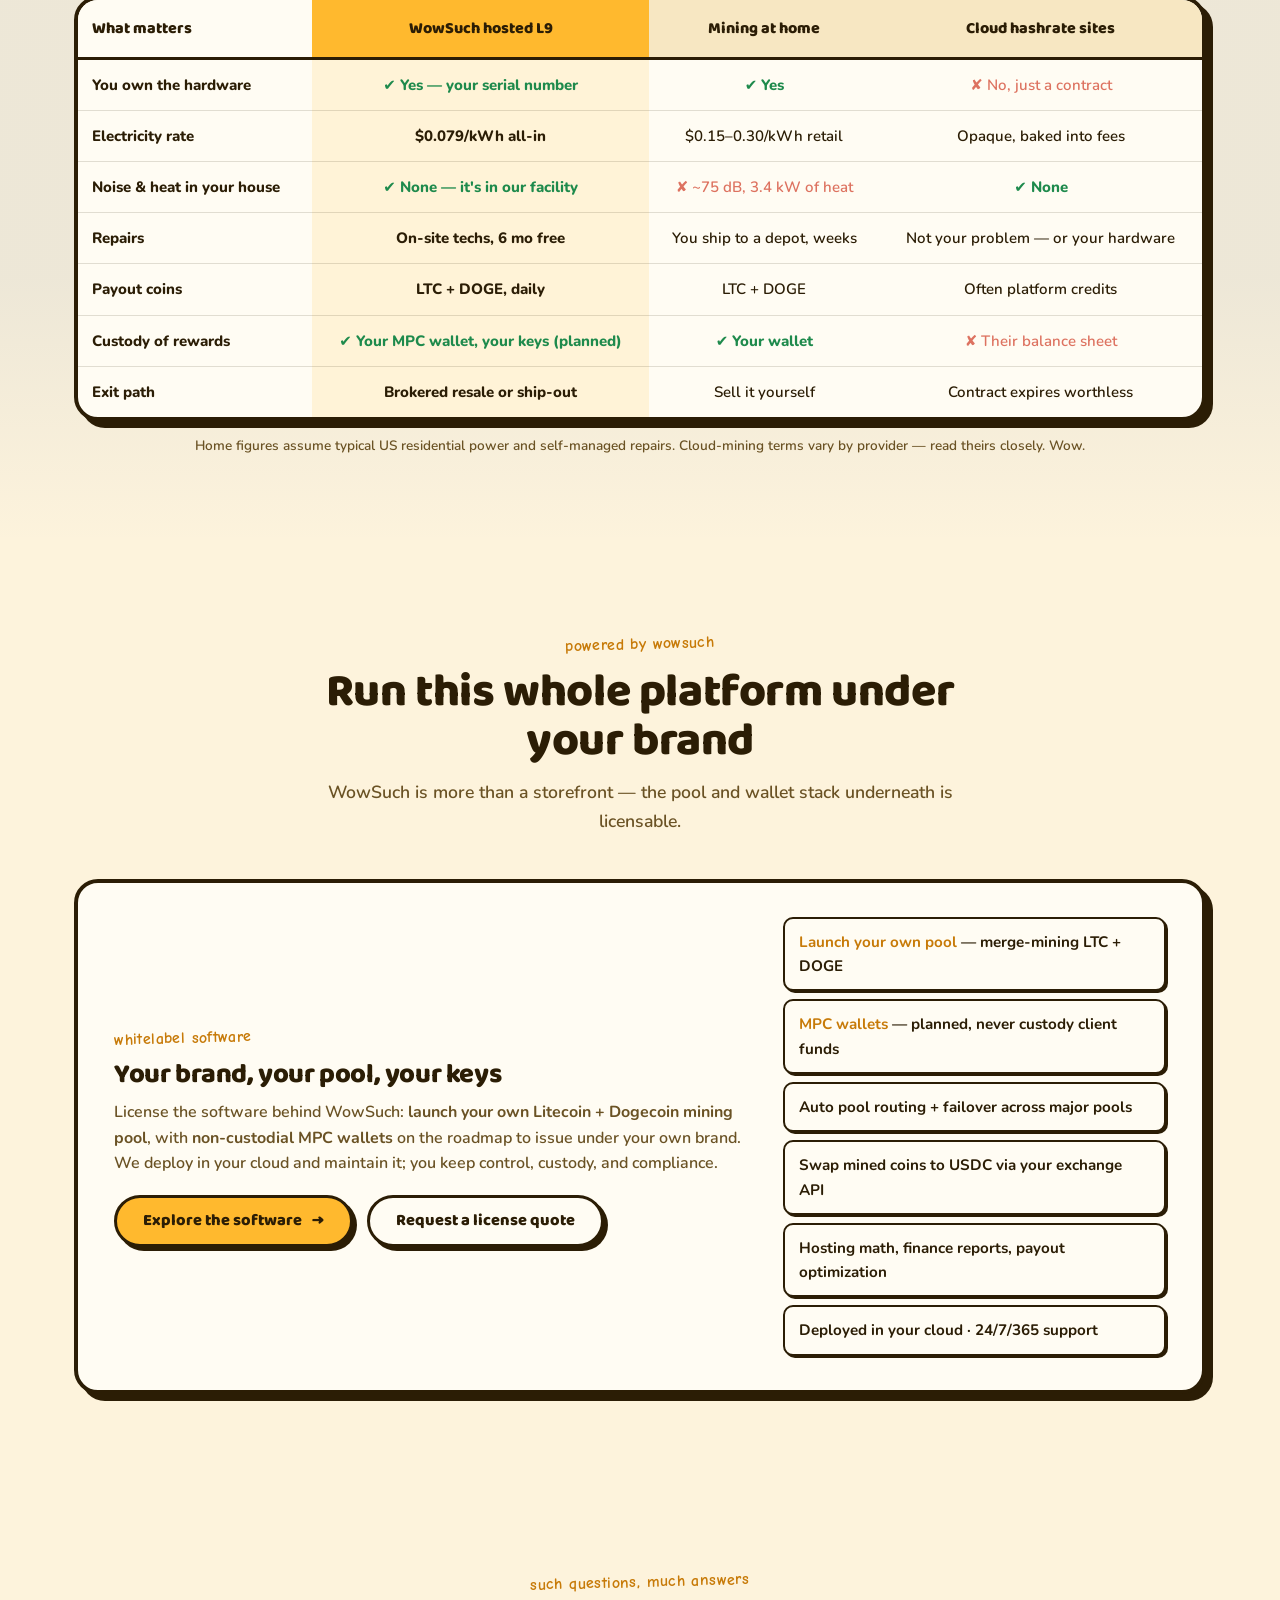
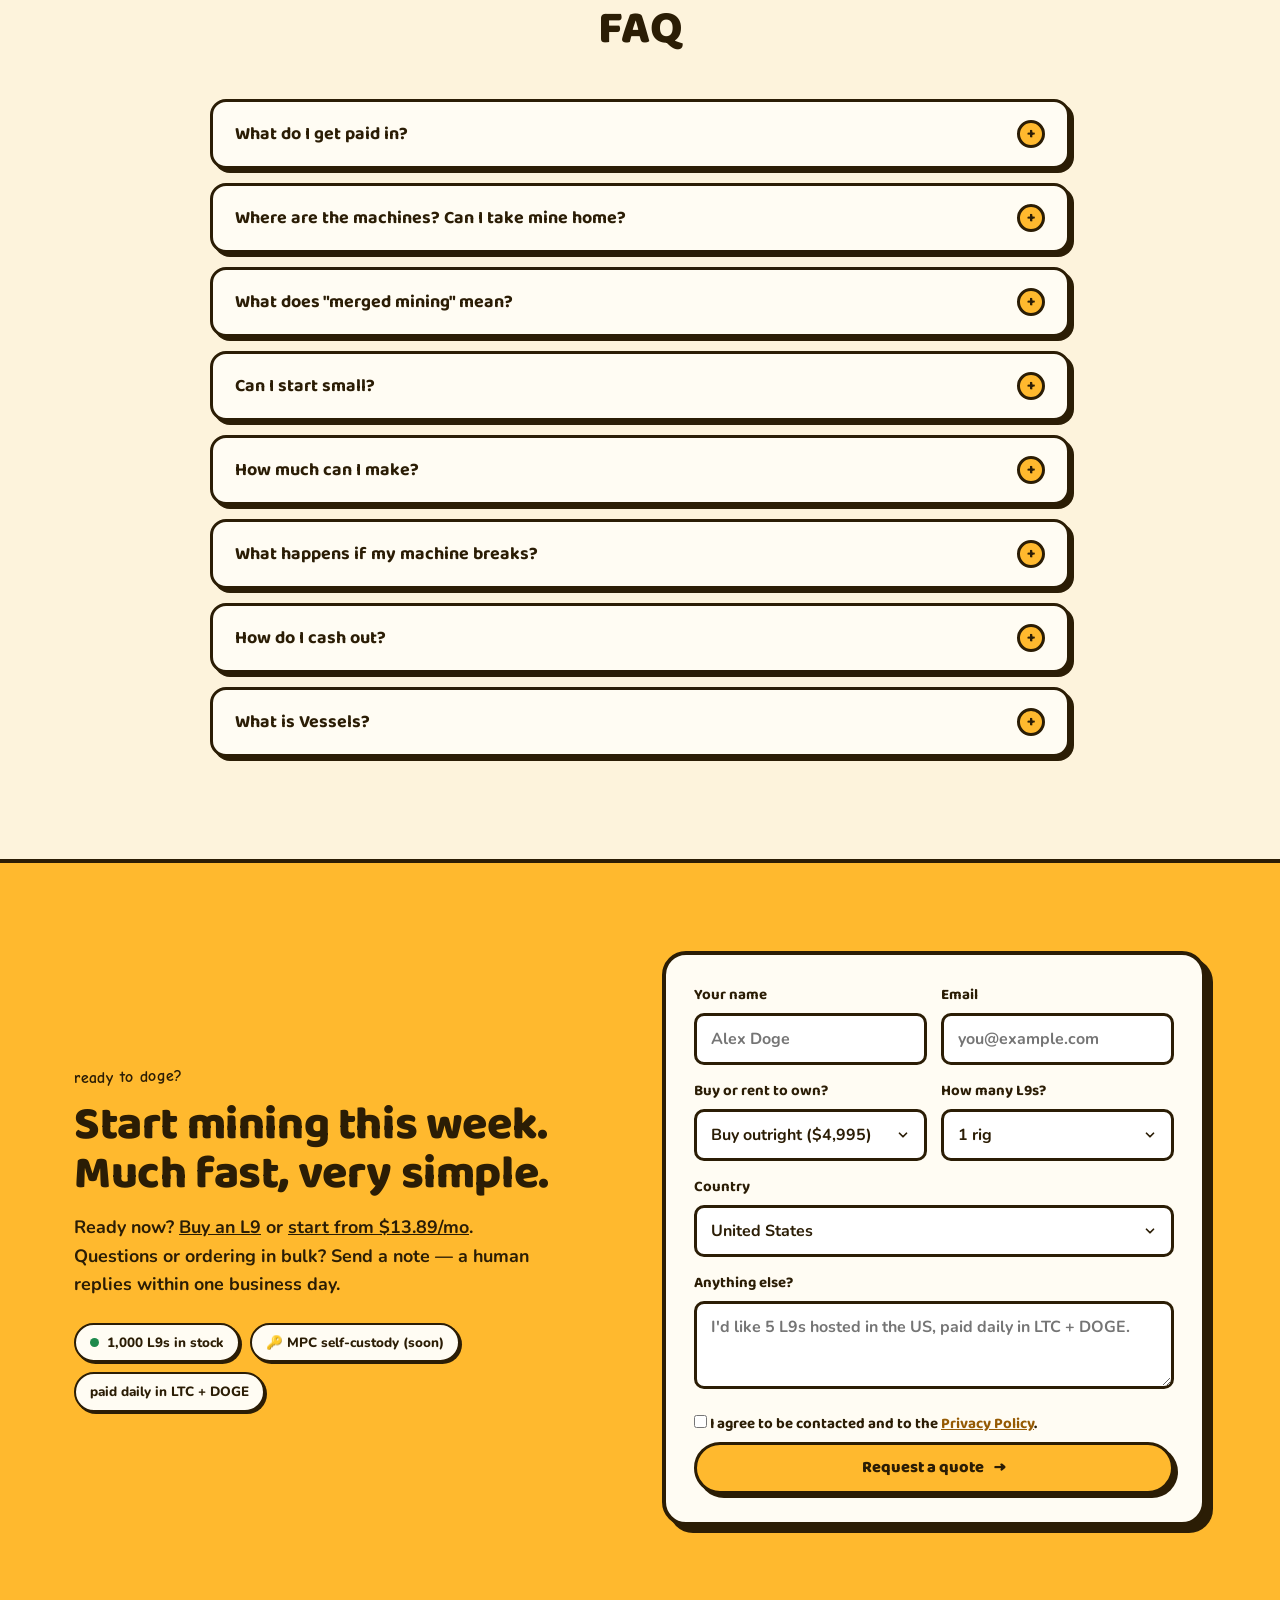
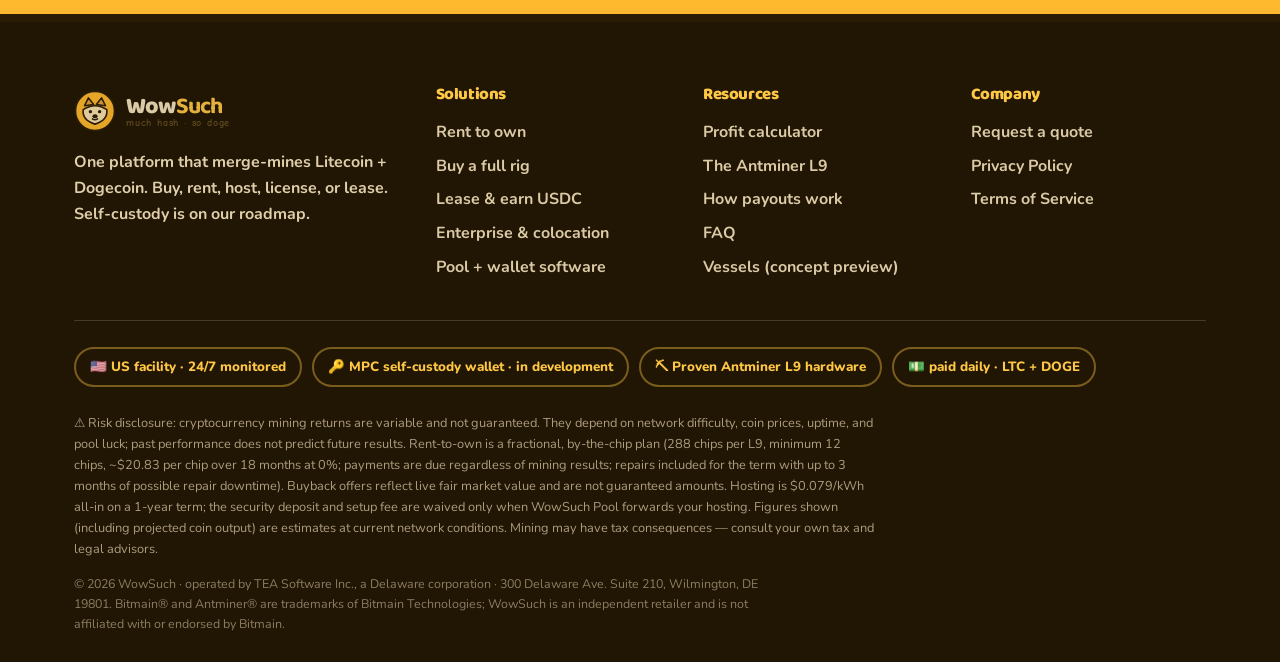
==== commit ab11c5ed: "149: name TEA Software Inc. as the operator of WowSuch Footer on all 13 pages: "operated by TEA Soft" ====
--- a/index.html
+++ b/index.html
@@ -486,7 +486,7 @@
     <span class="t">💵 paid daily · LTC + DOGE</span>
   </div>
   <p class="risk">⚠ Risk disclosure: cryptocurrency mining returns are variable and not guaranteed. They depend on network difficulty, coin prices, uptime, and pool luck; past performance does not predict future results. Rent-to-own is a fractional, by-the-chip plan (288 chips per L9, minimum 12 chips, ~$20.83 per chip over 18 months at 0%; payments are due regardless of mining results; repairs included for the term with up to 3 months of possible repair downtime). Buyback offers reflect live fair market value and are not guaranteed amounts. Hosting is $0.079/kWh all-in on a 1-year term; the security deposit and setup fee are waived only when WowSuch Pool forwards your hosting. Figures shown (including projected coin output) are estimates at current network conditions. Mining may have tax consequences — consult your own tax and legal advisors.</p>
-  <p class="legal">© <span id="yr"></span> WowSuch · whitelabeled by TEA. Bitmain® and Antminer® are trademarks of Bitmain Technologies; WowSuch is an independent retailer and is not affiliated with or endorsed by Bitmain.</p>
+  <p class="legal">© <span id="yr"></span> WowSuch · operated by TEA Software Inc., a Delaware corporation · 300 Delaware Ave. Suite 210, Wilmington, DE 19801. Bitmain® and Antminer® are trademarks of Bitmain Technologies; WowSuch is an independent retailer and is not affiliated with or endorsed by Bitmain.</p>
 </div></footer>
 
 <!-- ============ MOBILE STICKY CTA ============ -->
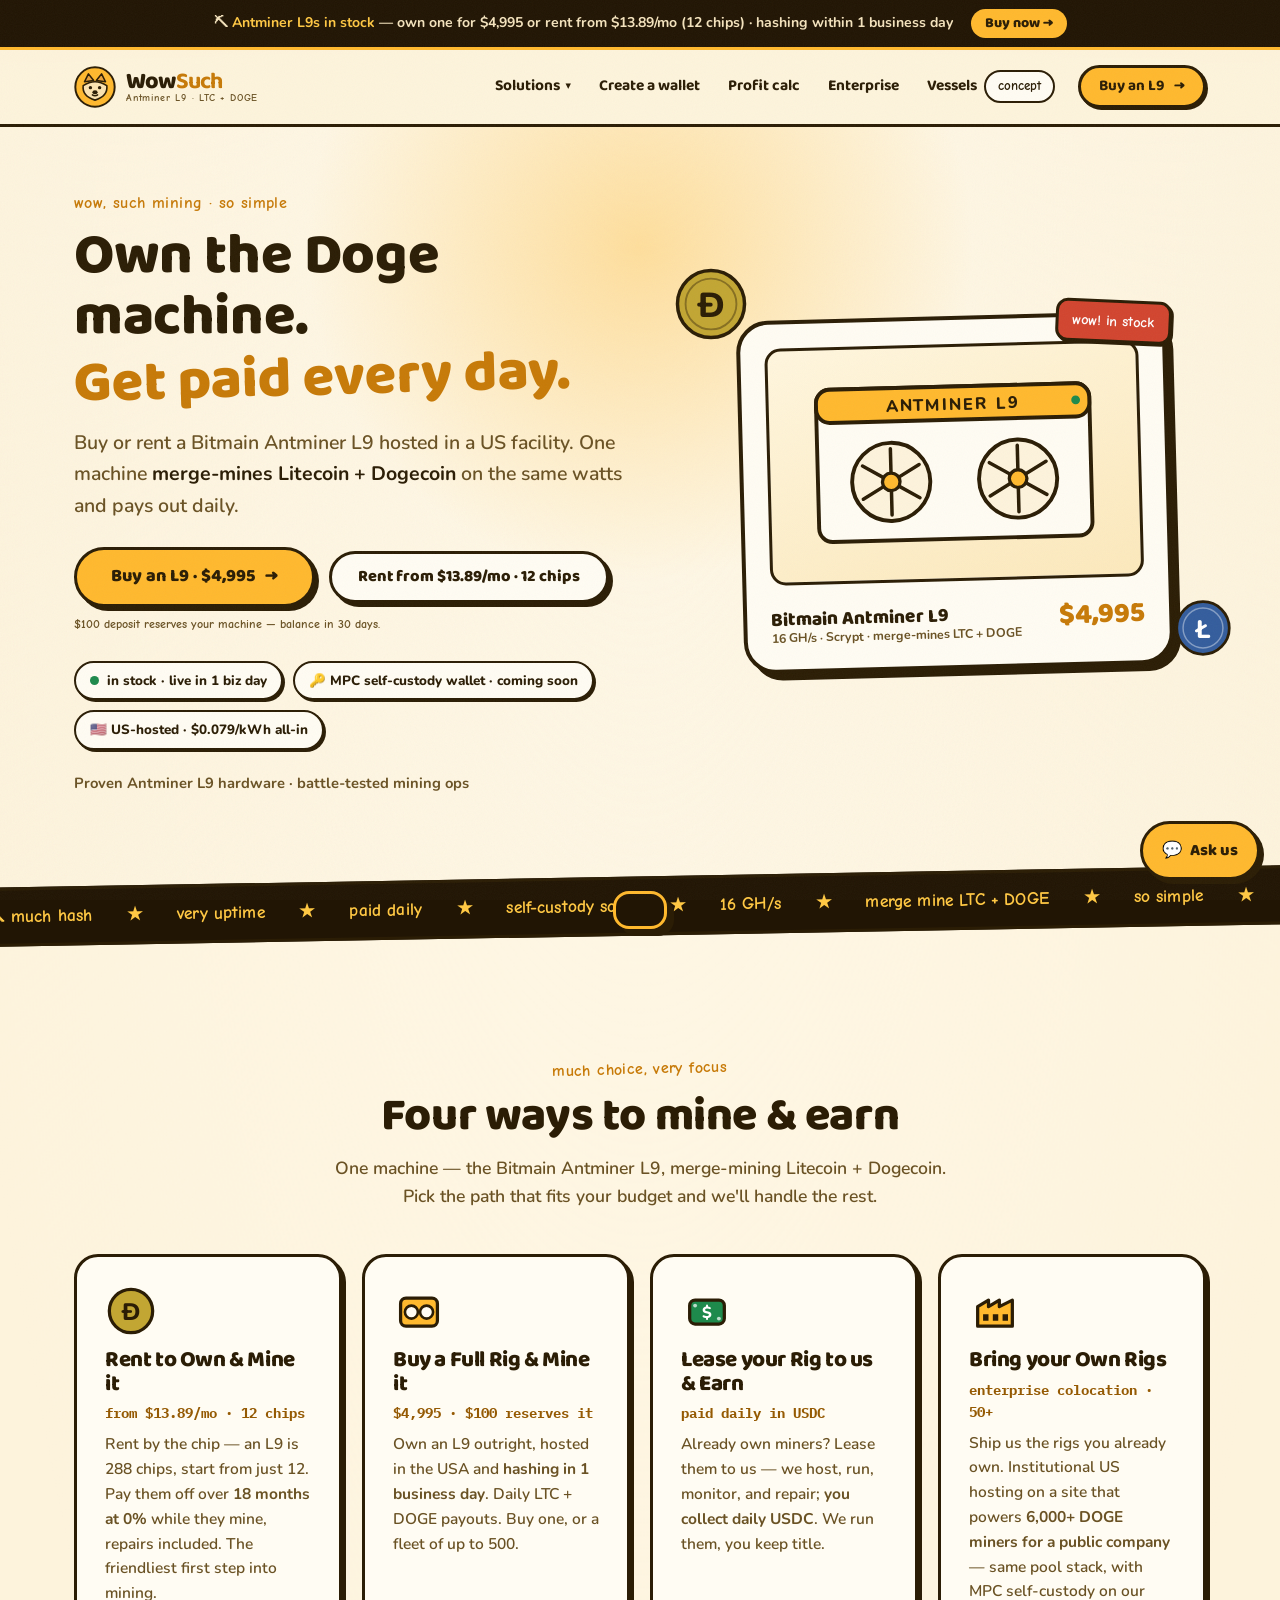
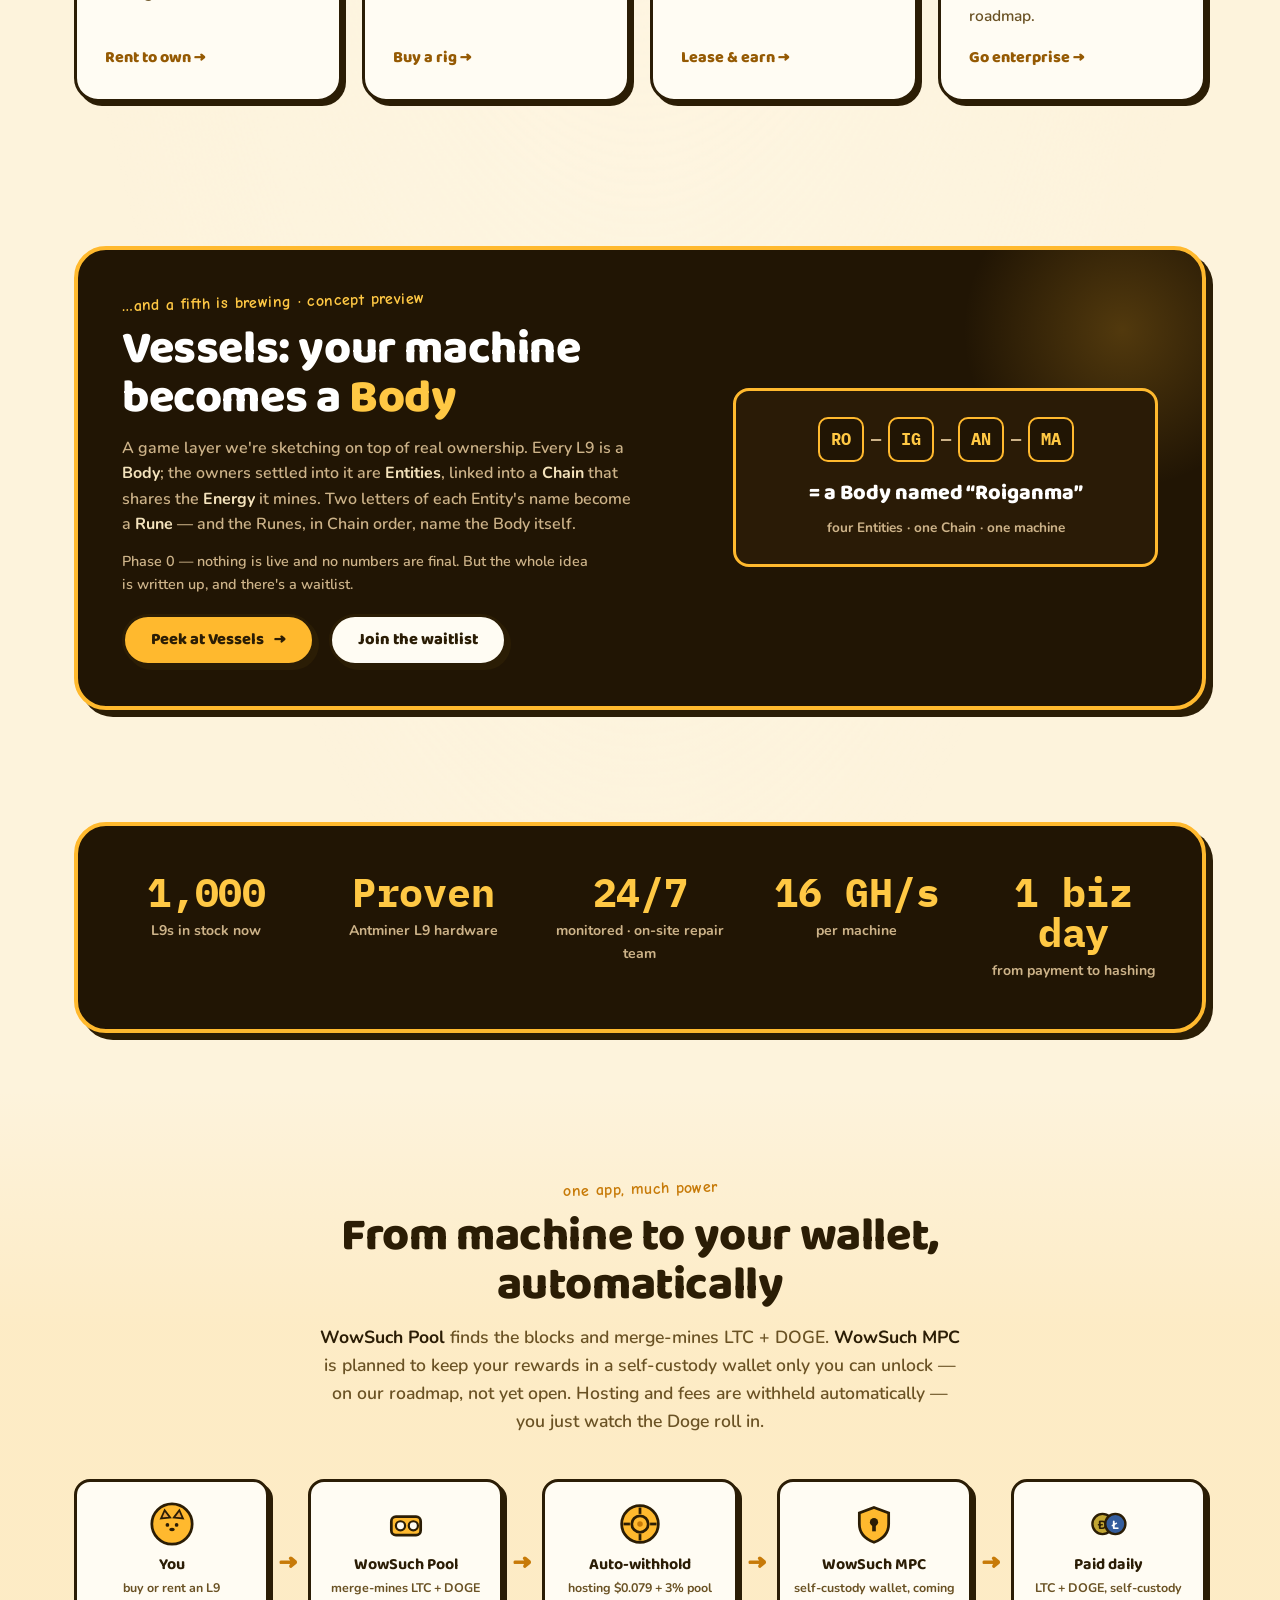
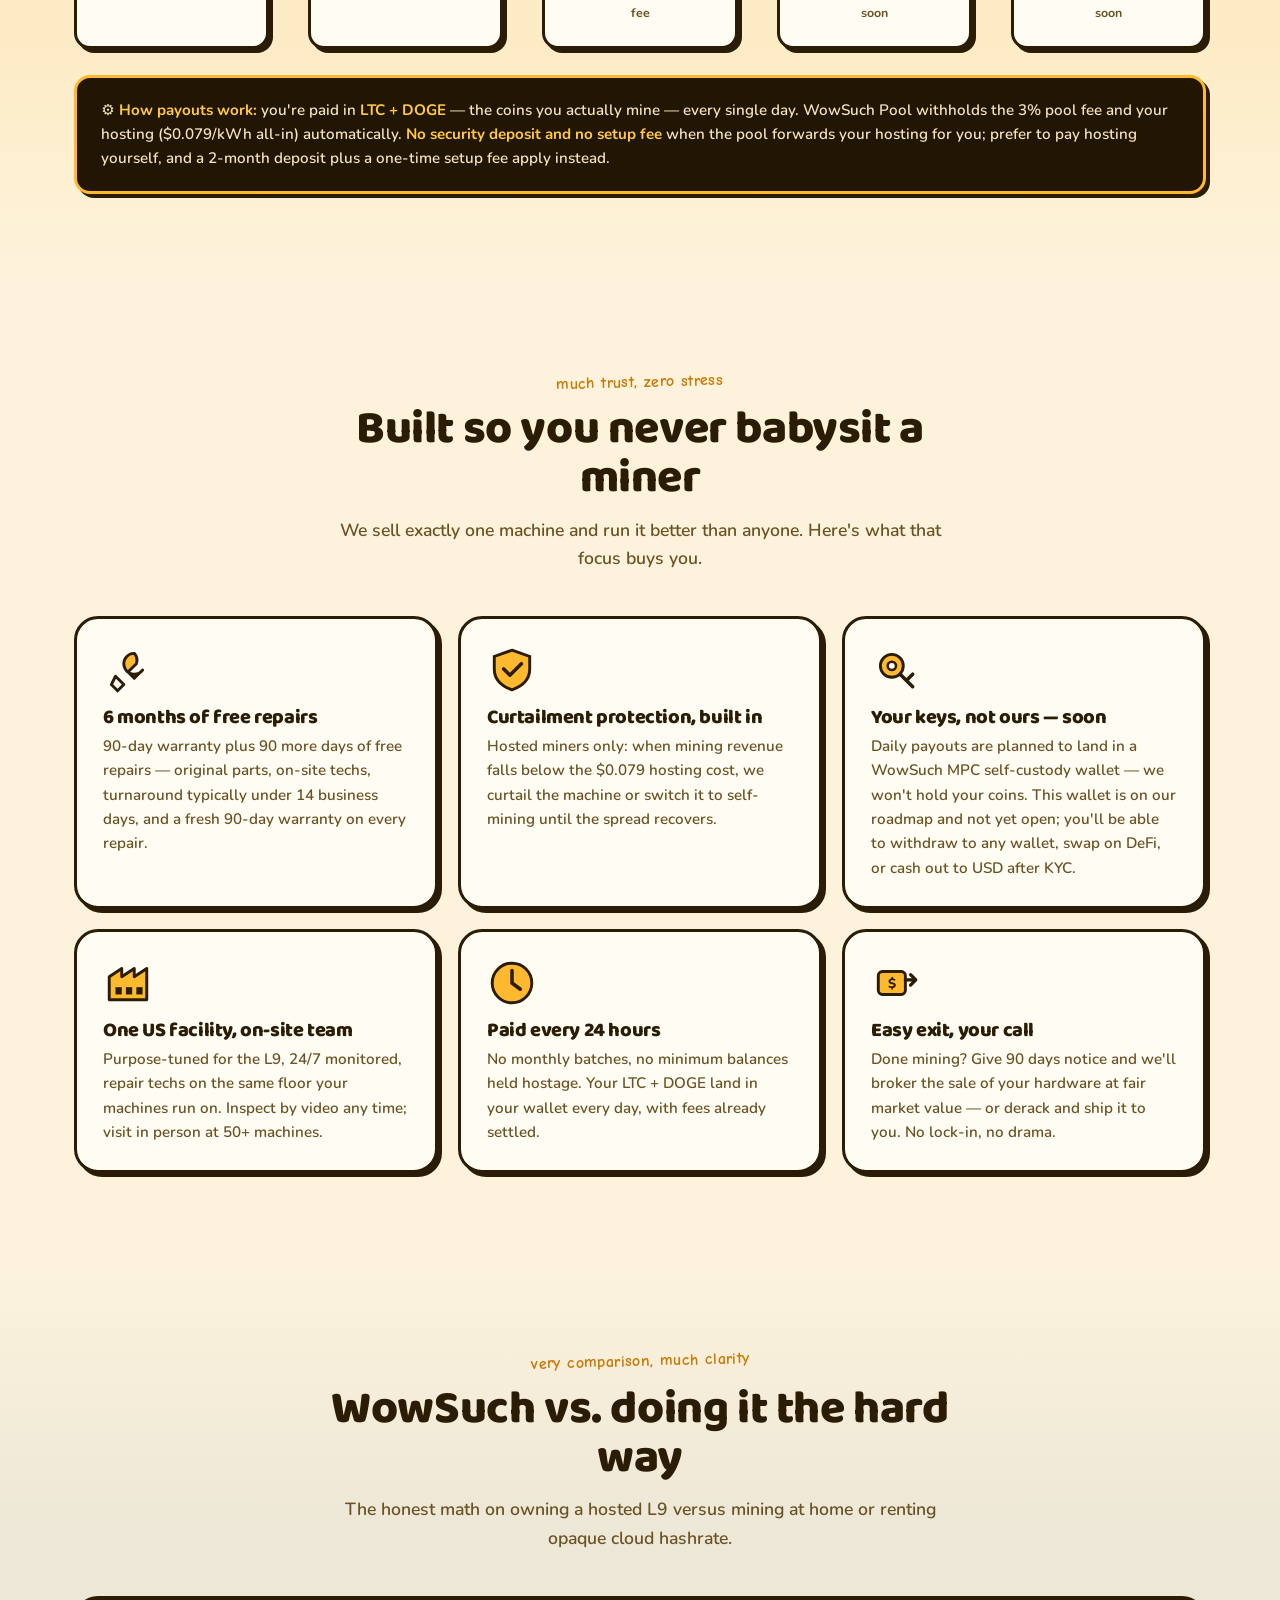
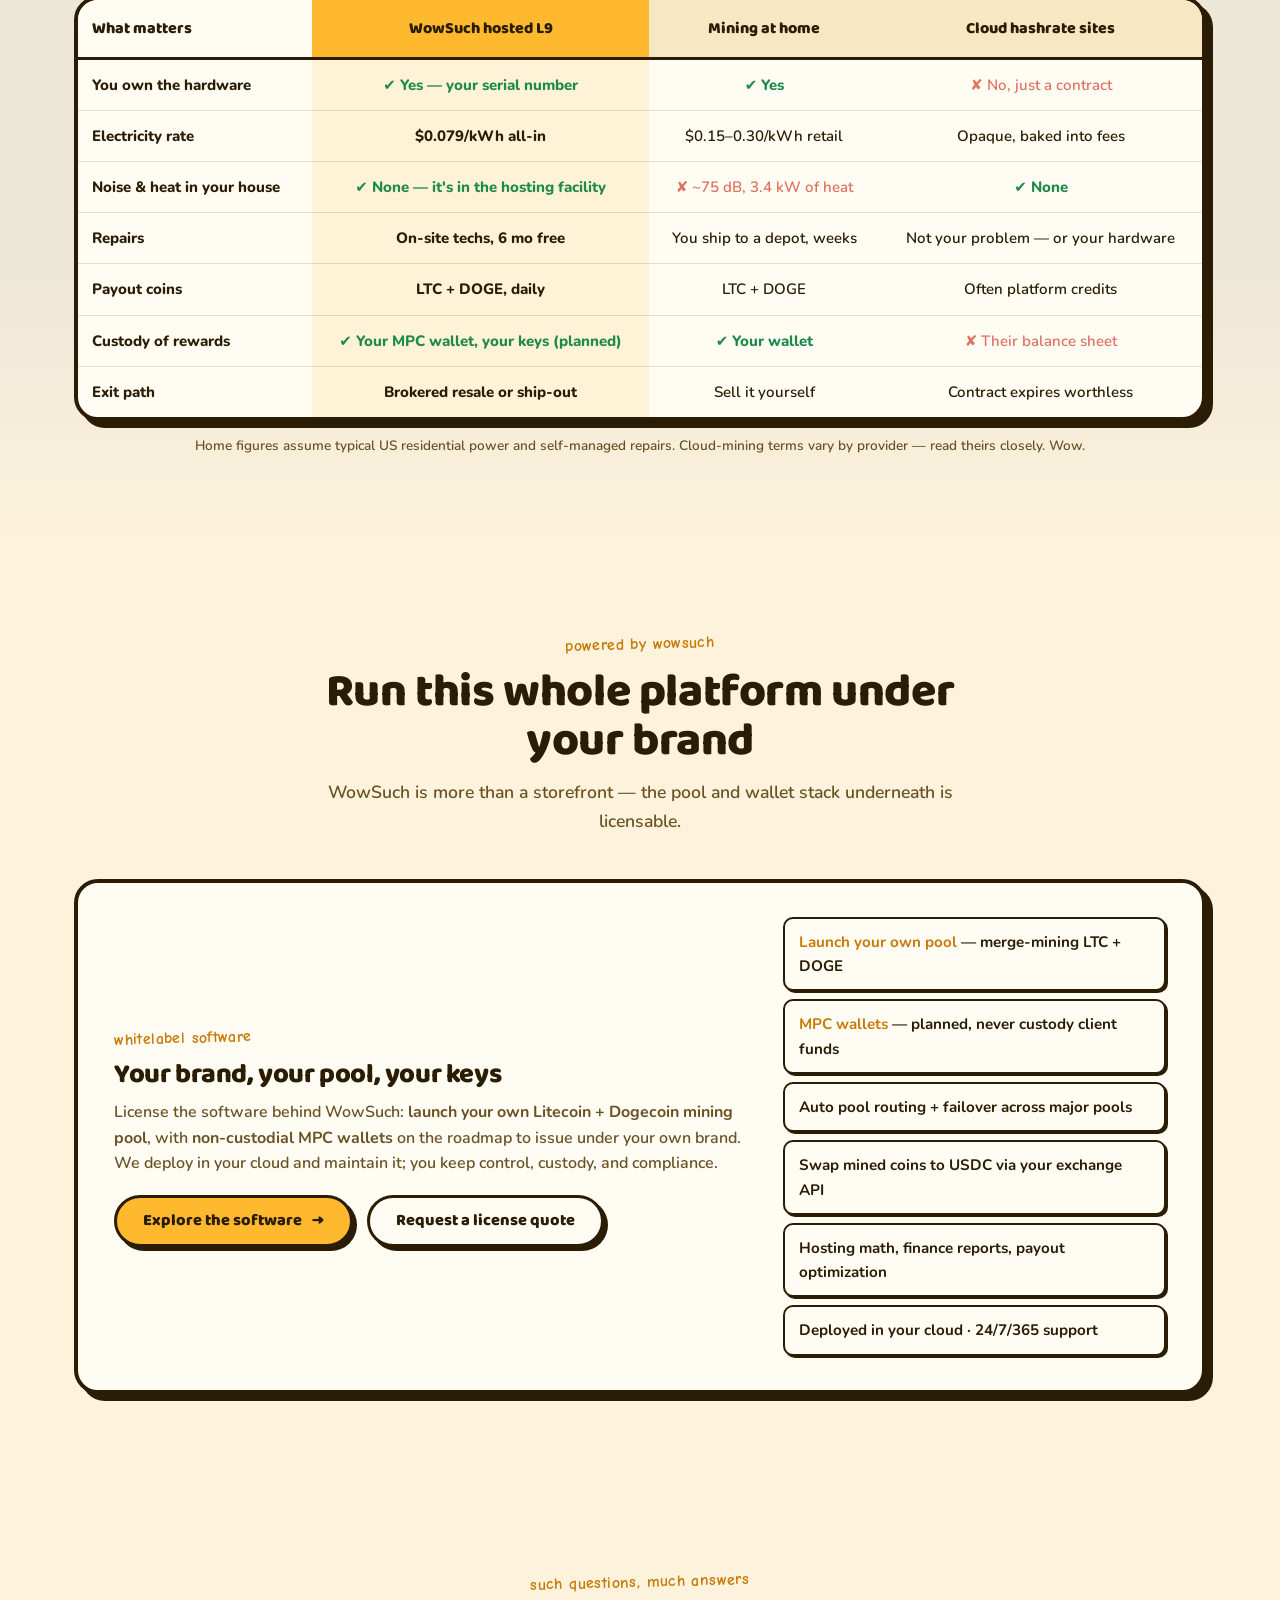
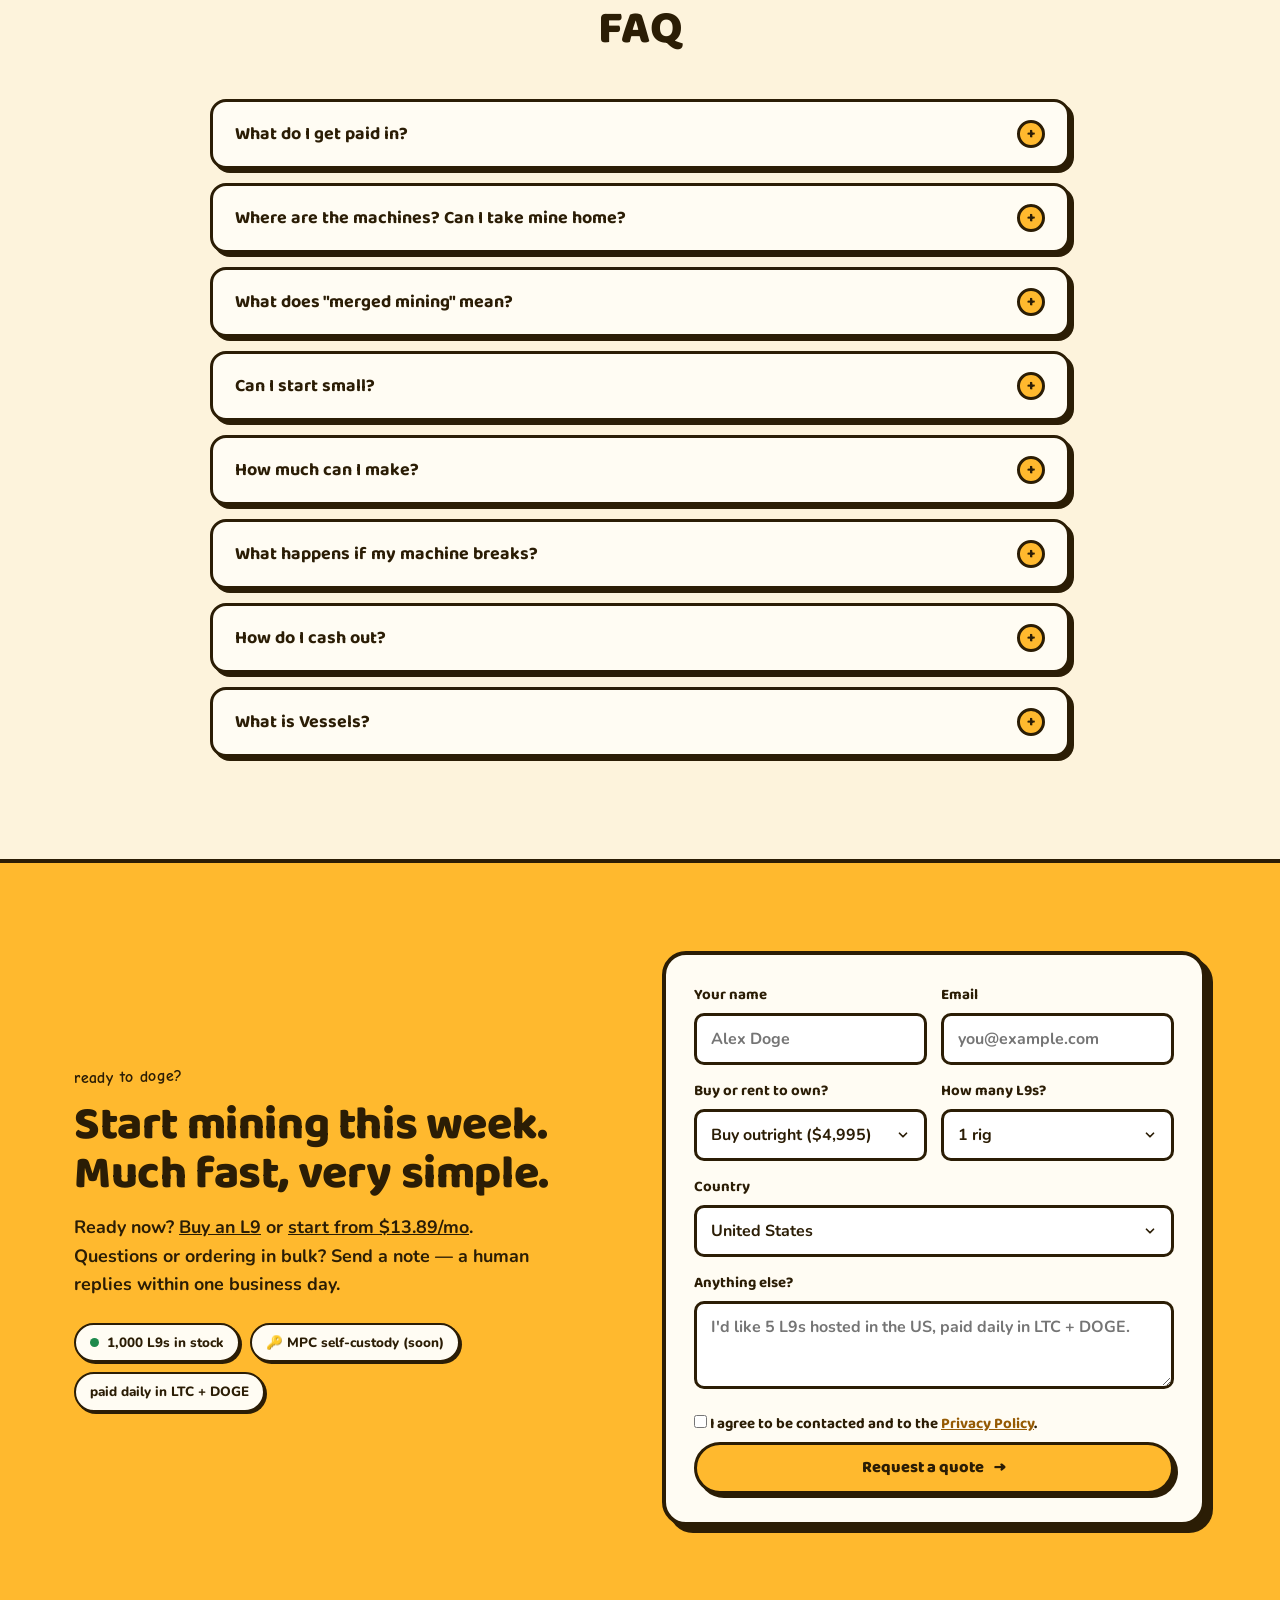
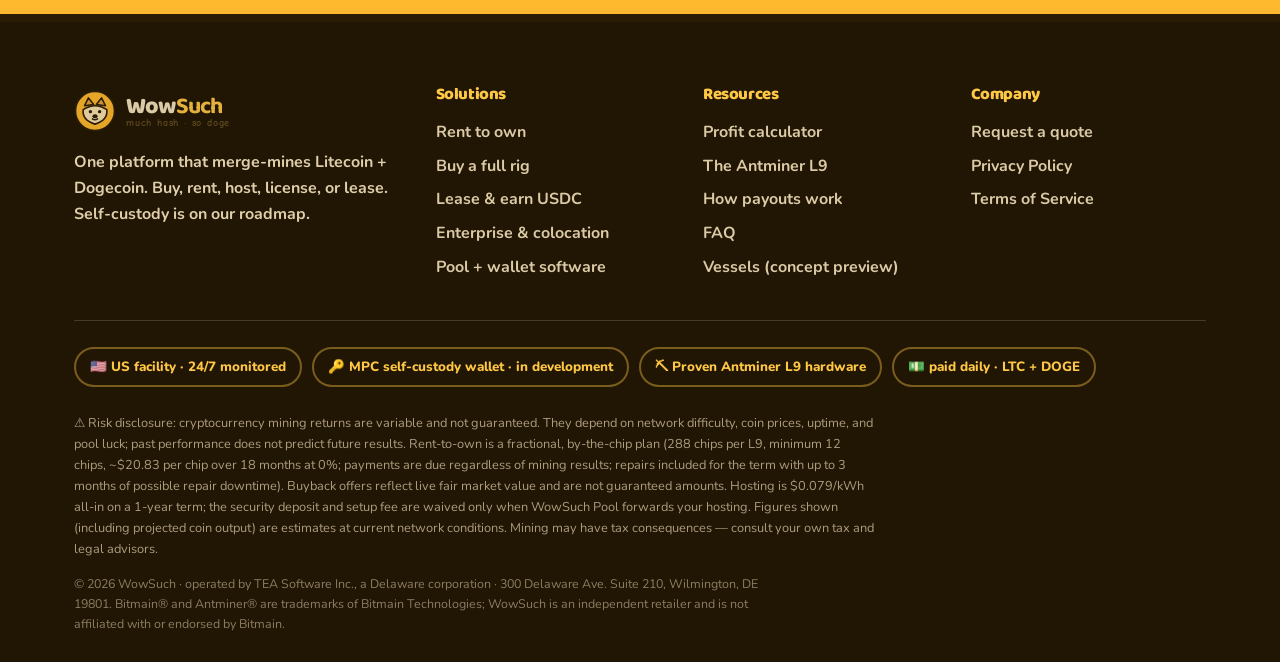
==== commit 76bc313f: "150: operator-line follow-ups - JSON-LD legalName, buy checkout line, neutral hosting-facility wordi" ====
--- a/index.html
+++ b/index.html
@@ -22,12 +22,12 @@
 <link rel="stylesheet" href="assets/css/base.css">
 <link rel="stylesheet" href="assets/css/components.css">
 <script type="application/ld+json">
-{"@context":"https://schema.org","@type":"Organization","name":"WowSuch","url":"https://wowsuch.example/","description":"US-hosted Dogecoin and Litecoin mining: buy or rent-to-own Antminer L9s, enterprise colocation, whitelabel pool software, and equipment leasing.","slogan":"Wow, such mining. So simple."}
+{"@context":"https://schema.org","@type":"Organization","name":"WowSuch","legalName":"TEA Software Inc.","url":"https://wowsuch.example/","description":"US-hosted Dogecoin and Litecoin mining: buy or rent-to-own Antminer L9s, enterprise colocation, whitelabel pool software, and equipment leasing.","slogan":"Wow, such mining. So simple."}
 </script>
 <script type="application/ld+json">
 {"@context":"https://schema.org","@type":"FAQPage","mainEntity":[
 {"@type":"Question","name":"What do I get paid in?","acceptedAnswer":{"@type":"Answer","text":"You are paid daily in LTC and DOGE — the coins you actually mine. A self-custody WowSuch MPC wallet for these payouts is on our roadmap. The 3% pool fee and hosting are withheld automatically before payout."}},
-{"@type":"Question","name":"Where are the machines?","acceptedAnswer":{"@type":"Answer","text":"Every L9 is hosted in our United States facility, 24/7 monitored, with the repair team on the same floor. Your machine is hashing within one business day of payment."}},
+{"@type":"Question","name":"Where are the machines?","acceptedAnswer":{"@type":"Answer","text":"Every L9 is hosted in the United States facility we use, 24/7 monitored, with the repair team on the same floor. Your machine is hashing within one business day of payment."}},
 {"@type":"Question","name":"What does merged mining mean?","acceptedAnswer":{"@type":"Answer","text":"Litecoin and Dogecoin share the Scrypt algorithm, so one Antminer L9 mines both networks at the same time on the same electricity, earning rewards from both chains at once."}},
 {"@type":"Question","name":"Can I start small?","acceptedAnswer":{"@type":"Answer","text":"Yes. Rent to own by the chip: a single L9 is 288 chips, and you can start from 12 chips at about $13.89 per month, paying them off over 18 months at 0% while they mine."}}
 ]}
@@ -120,7 +120,7 @@
   <div class="hero-copy">
     <span class="eyebrow reveal">wow, such mining · so simple</span>
     <h1 class="reveal" style="transition-delay:.05s">Own the Doge machine.<br><span class="pop">Get paid every day.</span></h1>
-    <p class="sub reveal" style="transition-delay:.12s">Buy or rent a Bitmain Antminer L9 hosted in our US facility. One machine <b>merge-mines Litecoin + Dogecoin</b> on the same watts and pays out daily.</p>
+    <p class="sub reveal" style="transition-delay:.12s">Buy or rent a Bitmain Antminer L9 hosted in a US facility. One machine <b>merge-mines Litecoin + Dogecoin</b> on the same watts and pays out daily.</p>
     <div class="hero-ctas reveal" style="transition-delay:.18s">
       <a class="btn lg" href="buy.html">Buy an L9 · $4,995 <span class="arrow">→</span></a>
       <a class="btn alt" href="rent-to-own.html">Rent from $13.89/mo · 12 chips</a>
@@ -345,7 +345,7 @@
       <tbody>
         <tr><td>You own the hardware</td><td class="you"><span class="yes">✔ Yes — your serial number</span></td><td><span class="yes">✔ Yes</span></td><td><span class="no">✘ No, just a contract</span></td></tr>
         <tr><td>Electricity rate</td><td class="you">$0.079/kWh all-in</td><td>$0.15–0.30/kWh retail</td><td>Opaque, baked into fees</td></tr>
-        <tr><td>Noise &amp; heat in your house</td><td class="you"><span class="yes">✔ None — it's in our facility</span></td><td><span class="no">✘ ~75 dB, 3.4 kW of heat</span></td><td><span class="yes">✔ None</span></td></tr>
+        <tr><td>Noise &amp; heat in your house</td><td class="you"><span class="yes">✔ None — it's in the hosting facility</span></td><td><span class="no">✘ ~75 dB, 3.4 kW of heat</span></td><td><span class="yes">✔ None</span></td></tr>
         <tr><td>Repairs</td><td class="you">On-site techs, 6 mo free</td><td>You ship to a depot, weeks</td><td>Not your problem — or your hardware</td></tr>
         <tr><td>Payout coins</td><td class="you">LTC + DOGE, daily</td><td>LTC + DOGE</td><td>Often platform credits</td></tr>
         <tr><td>Custody of rewards</td><td class="you"><span class="yes">✔ Your MPC wallet, your keys (planned)</span></td><td><span class="yes">✔ Your wallet</span></td><td><span class="no">✘ Their balance sheet</span></td></tr>
@@ -390,7 +390,7 @@
     <div class="q"><button type="button">What do I get paid in? <span class="plus">+</span></button>
       <div class="ans"><p>Daily <b>LTC + DOGE</b> — the coins you actually mine. A self-custody WowSuch MPC wallet for these payouts is on our roadmap. The 3% pool fee and your hosting are withheld automatically before payout, so what lands is yours.</p></div></div>
     <div class="q"><button type="button">Where are the machines? Can I take mine home? <span class="plus">+</span></button>
-      <div class="ans"><p>Every L9 runs in our US facility and is hashing within one business day of payment. Inspect by video recording any time; serial-number proof comes with every full machine. Want it shipped later? 90 days notice, $25/machine derack fee plus shipping.</p></div></div>
+      <div class="ans"><p>Every L9 runs in a US hosting facility and is hashing within one business day of payment. Inspect by video recording any time; serial-number proof comes with every full machine. Want it shipped later? 90 days notice, $25/machine derack fee plus shipping.</p></div></div>
     <div class="q"><button type="button">What does "merged mining" mean? <span class="plus">+</span></button>
       <div class="ans"><p>Litecoin and Dogecoin share the Scrypt algorithm, so one L9 secures both networks at once — same machine, same watts, two reward streams. Two coins, zero extra electricity.</p></div></div>
     <div class="q"><button type="button">Can I start small? <span class="plus">+</span></button>
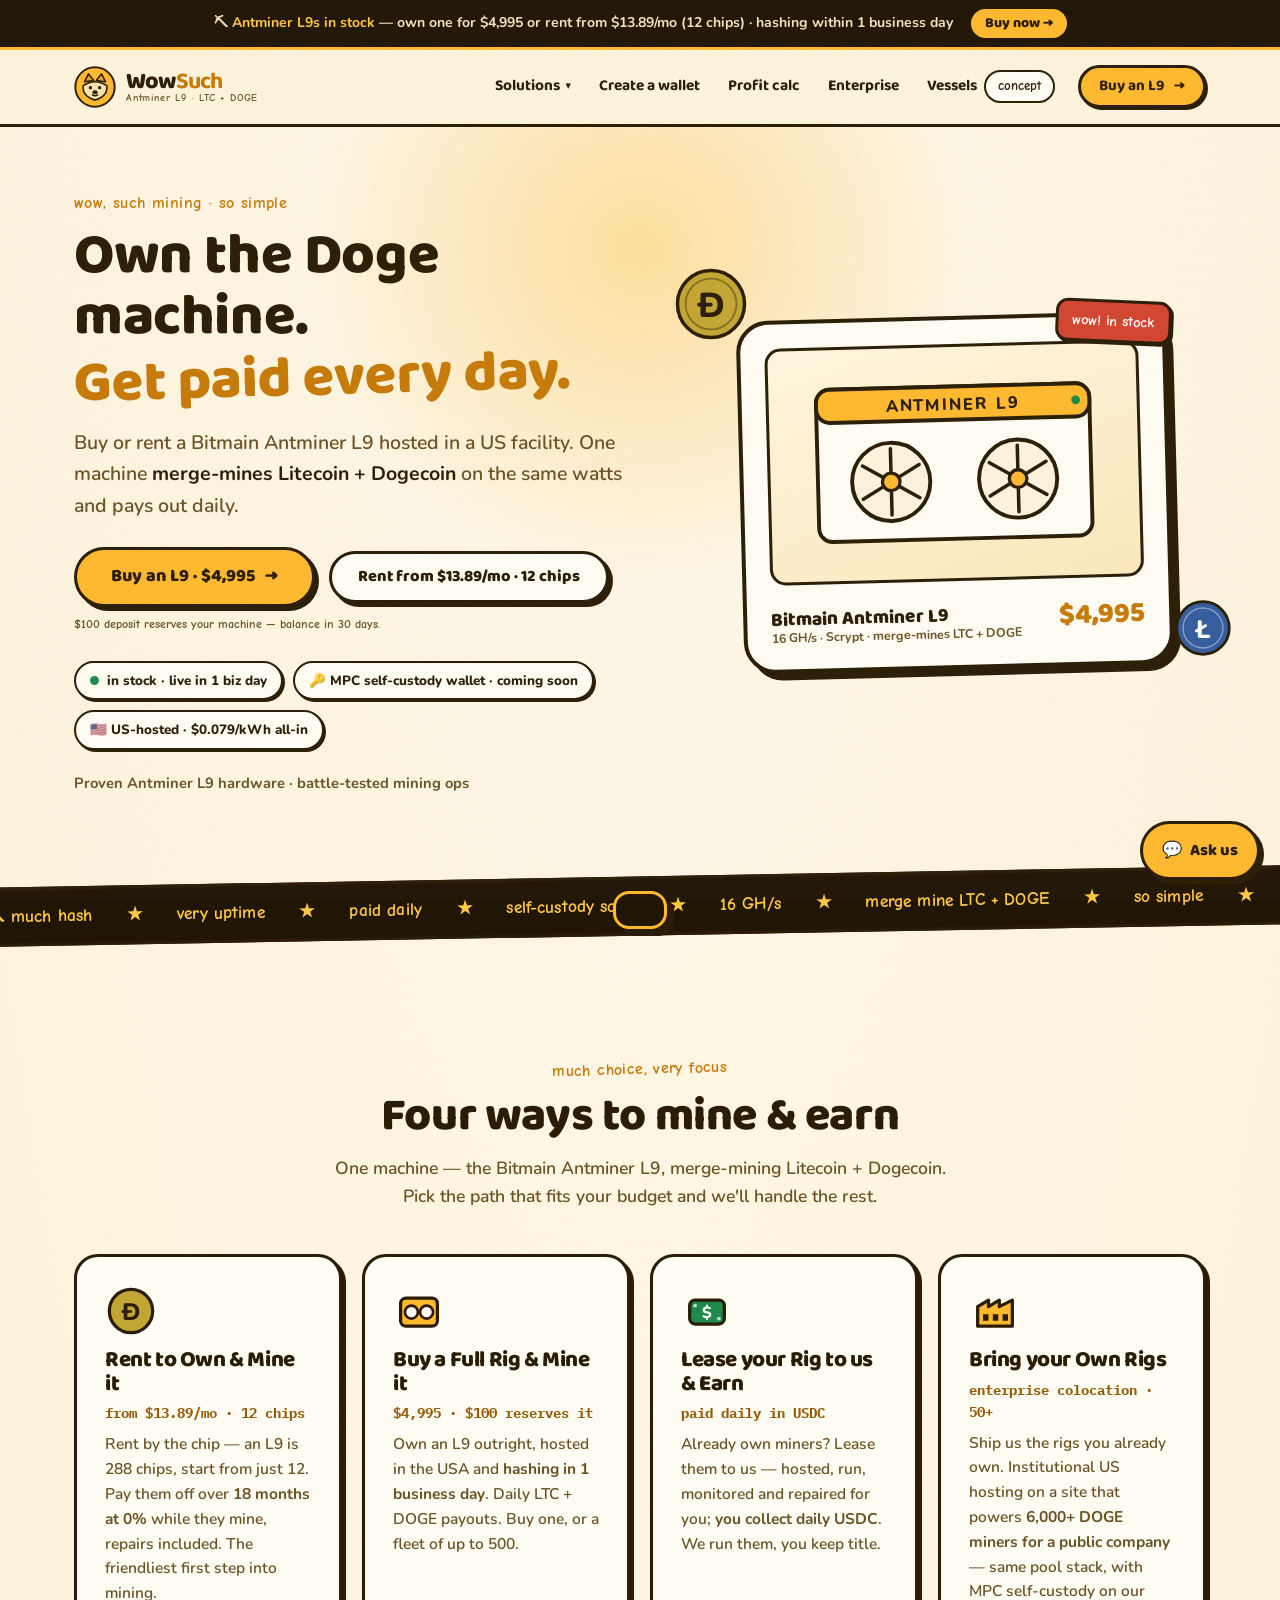
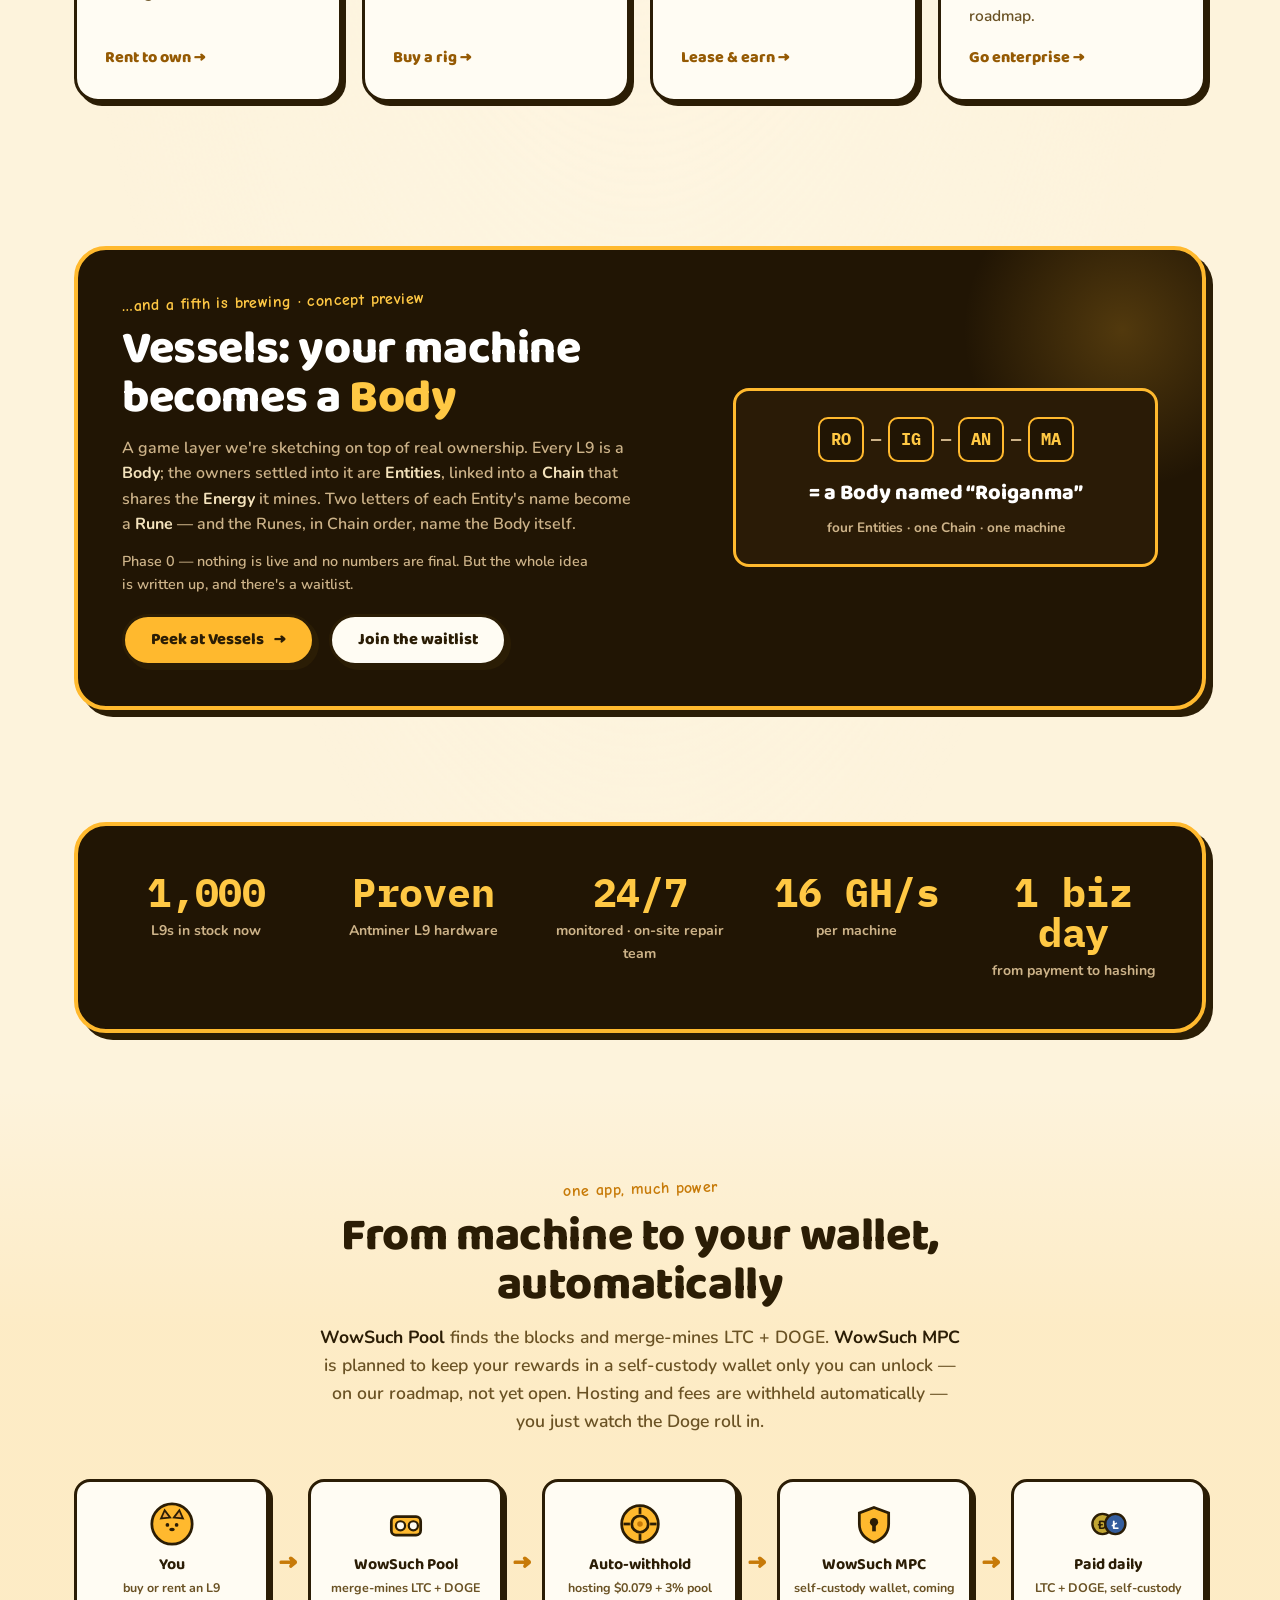
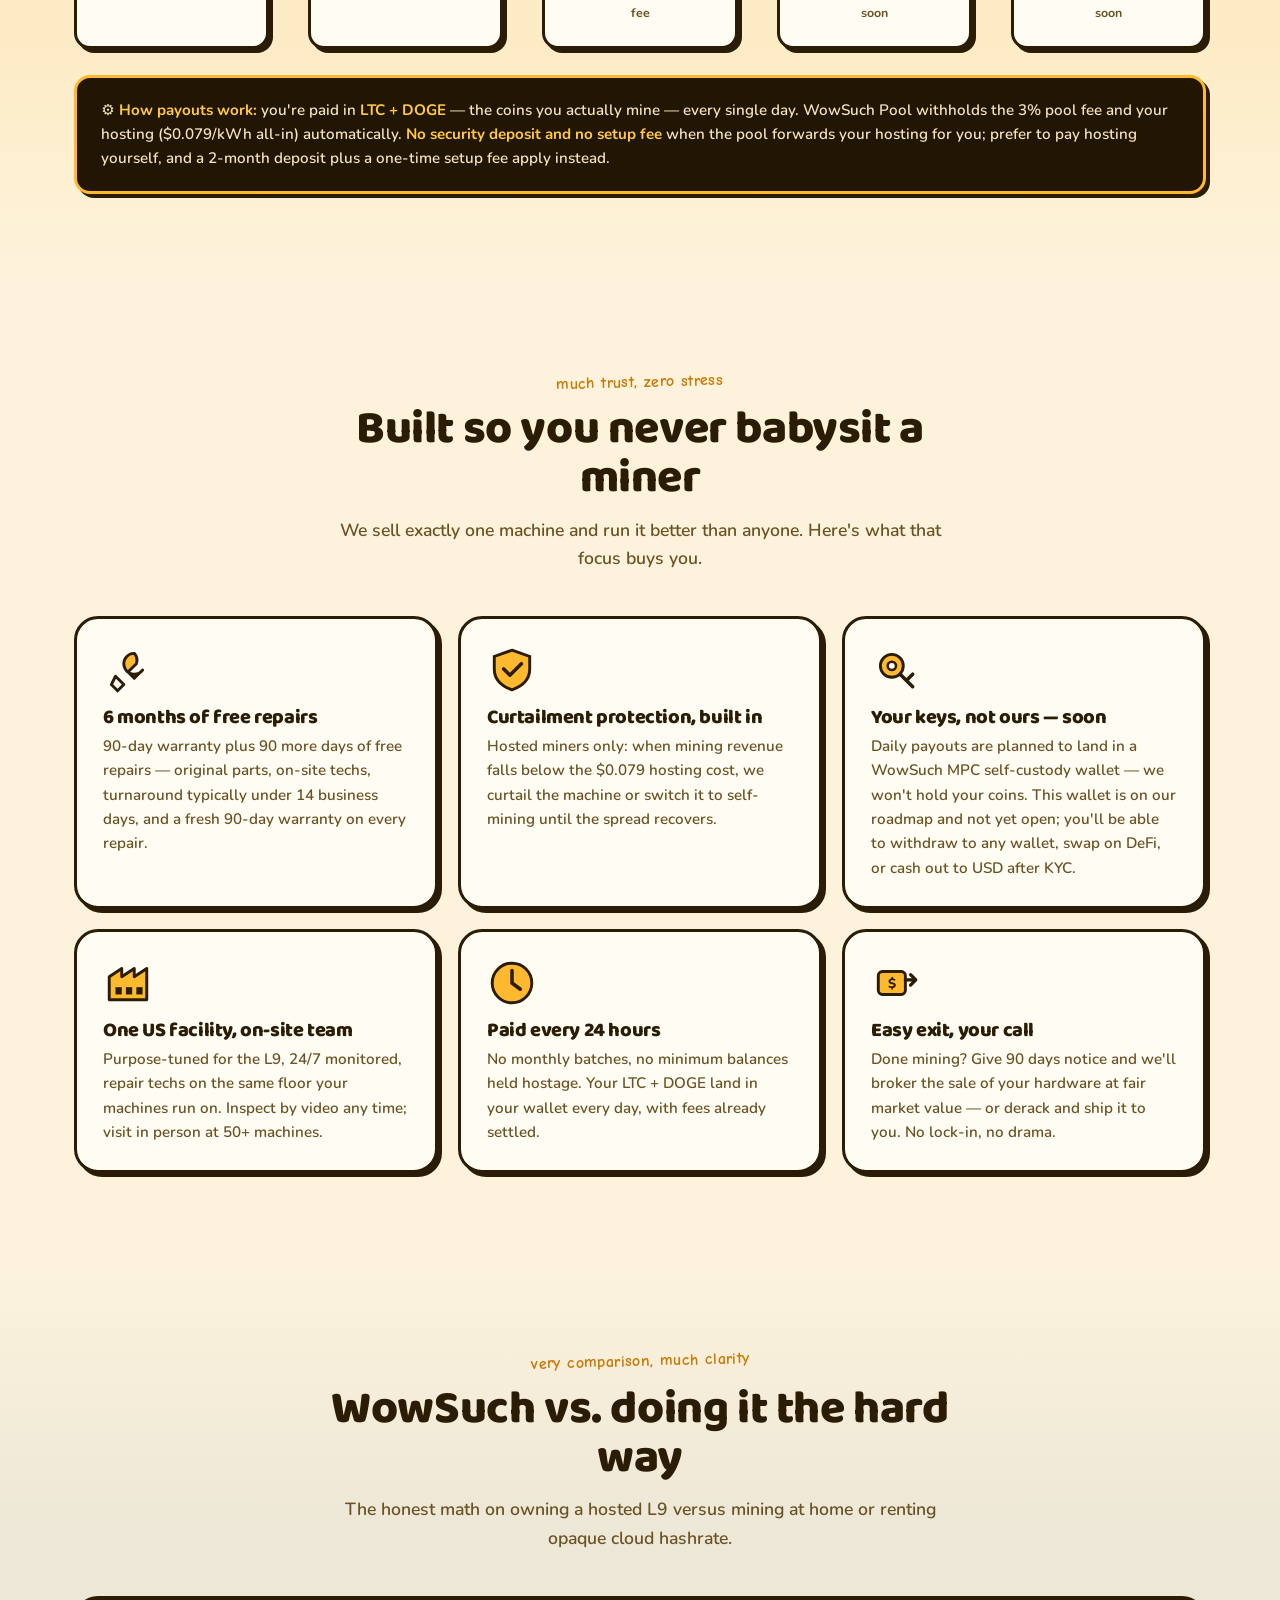
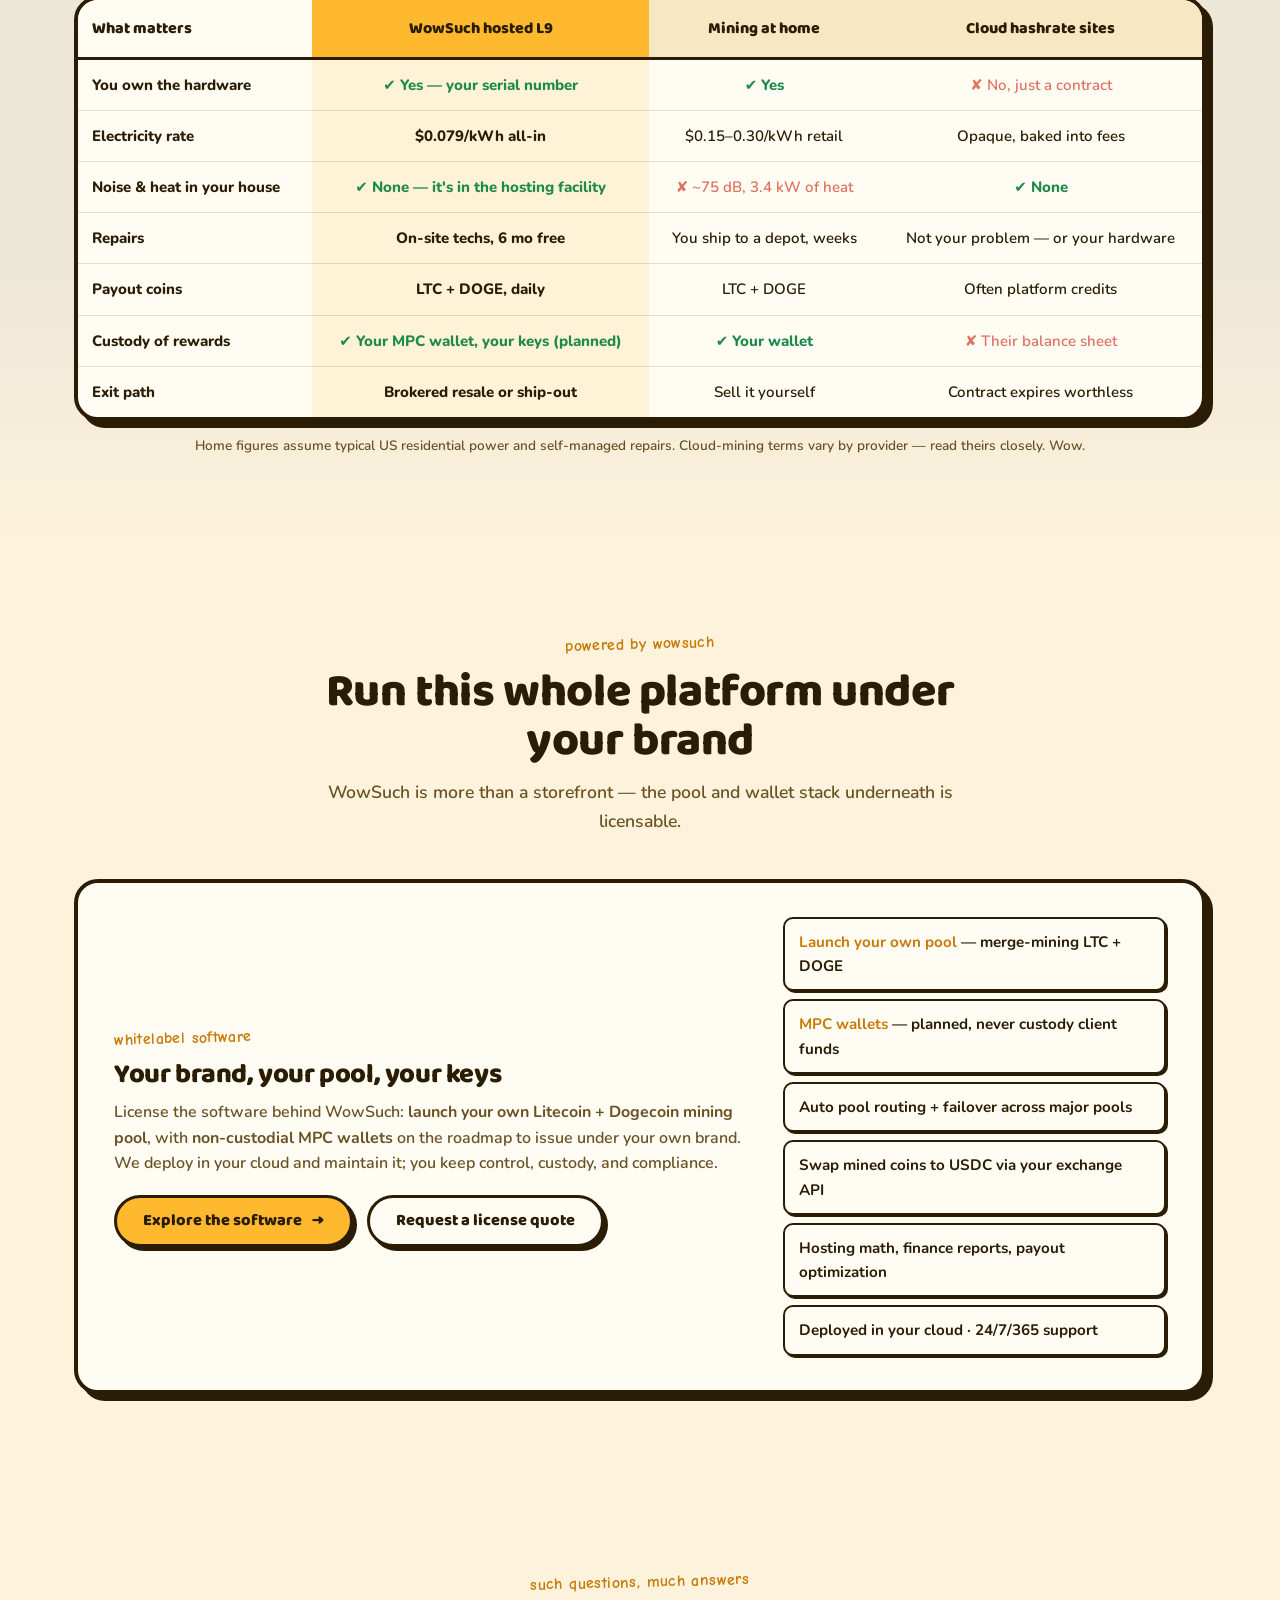
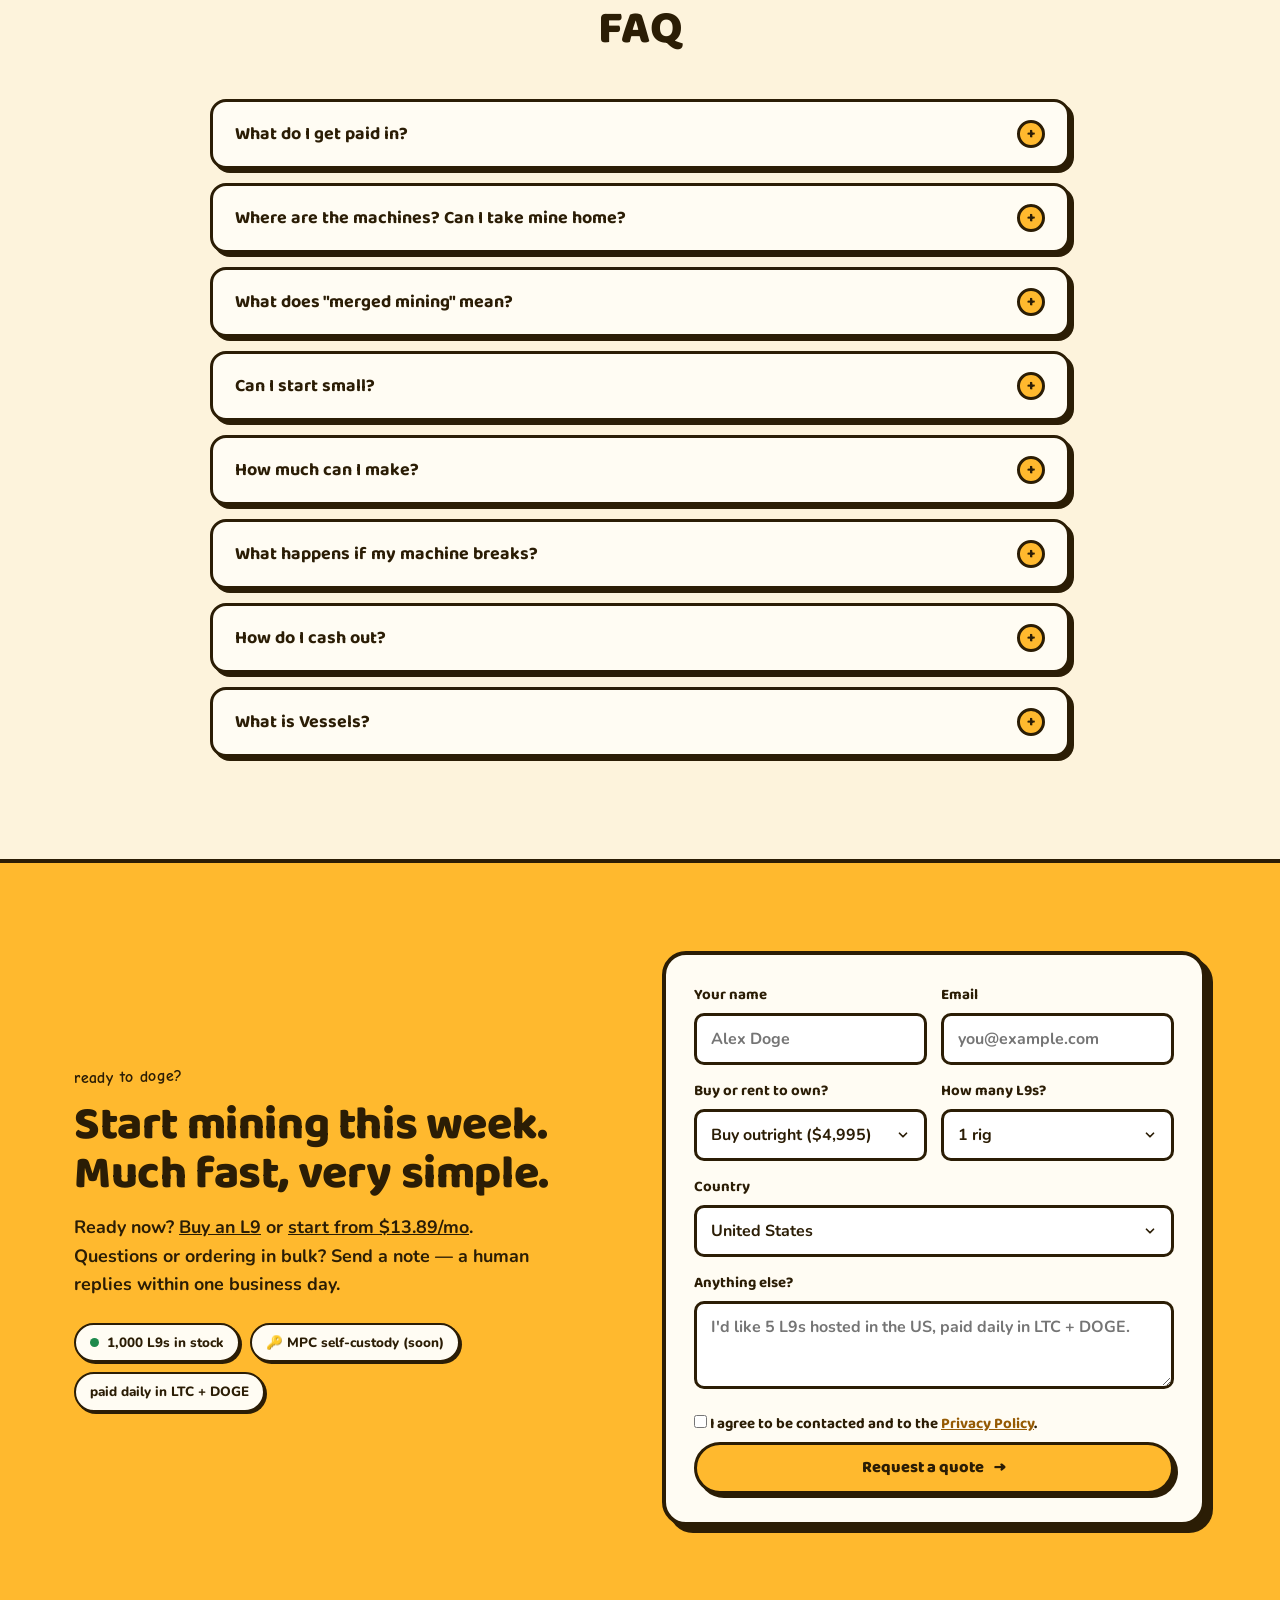
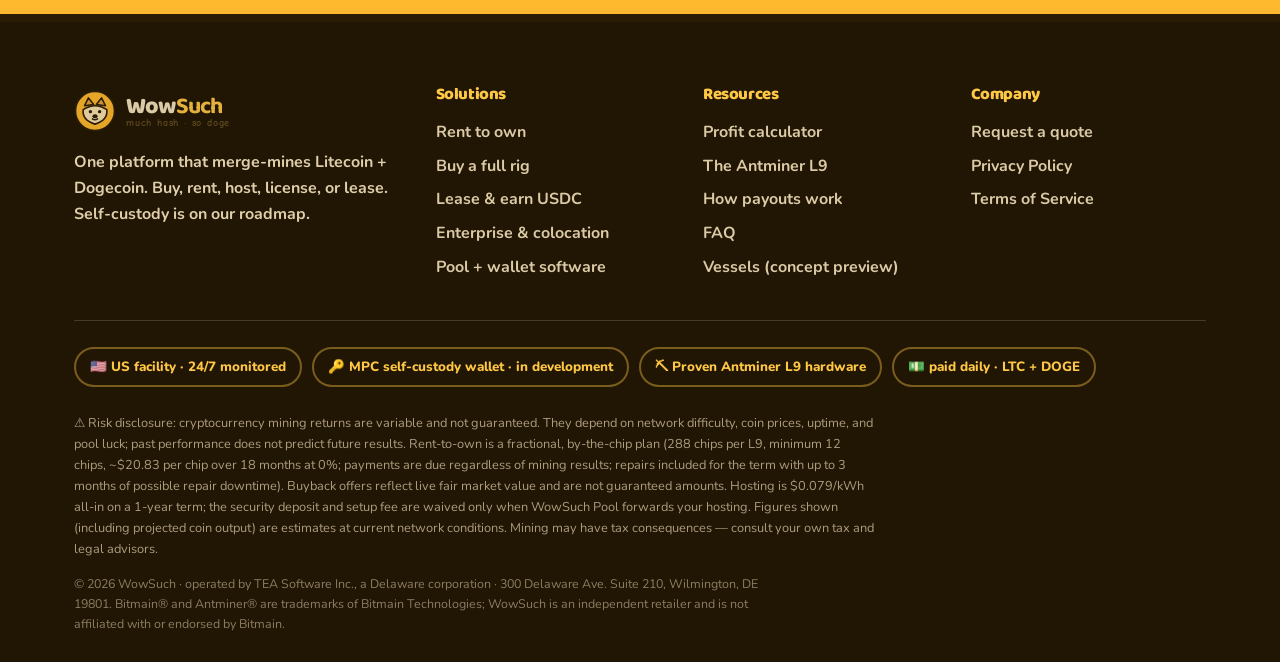
==== commit db331176: "152: host-staff lines - the facility's repair team / on-site team; physical work in the passive (22 " ====
--- a/index.html
+++ b/index.html
@@ -206,7 +206,7 @@
       <svg class="s-ico" viewBox="0 0 48 48" aria-hidden="true"><rect x="8" y="14" width="32" height="22" rx="5" fill="#1E8A4C" stroke="#2B1D05" stroke-width="3"/><text x="24" y="30" text-anchor="middle" font-family="Baloo 2,sans-serif" font-weight="800" font-size="15" fill="#fff">$</text><circle cx="13" cy="19" r="1.8" fill="#fff" opacity=".7"/><circle cx="35" cy="31" r="1.8" fill="#fff" opacity=".7"/></svg>
       <h3>Lease your Rig to us &amp; Earn</h3>
       <span class="s-from">paid daily in USDC</span>
-      <p>Already own miners? Lease them to us — we host, run, monitor, and repair; <b>you collect daily USDC</b>. We run them, you keep title.</p>
+      <p>Already own miners? Lease them to us — hosted, run, monitored and repaired for you; <b>you collect daily USDC</b>. We run them, you keep title.</p>
       <span class="s-go">Lease &amp; earn →</span>
     </a>
     <a class="sol-card reveal" href="enterprise.html" style="transition-delay:.18s">
